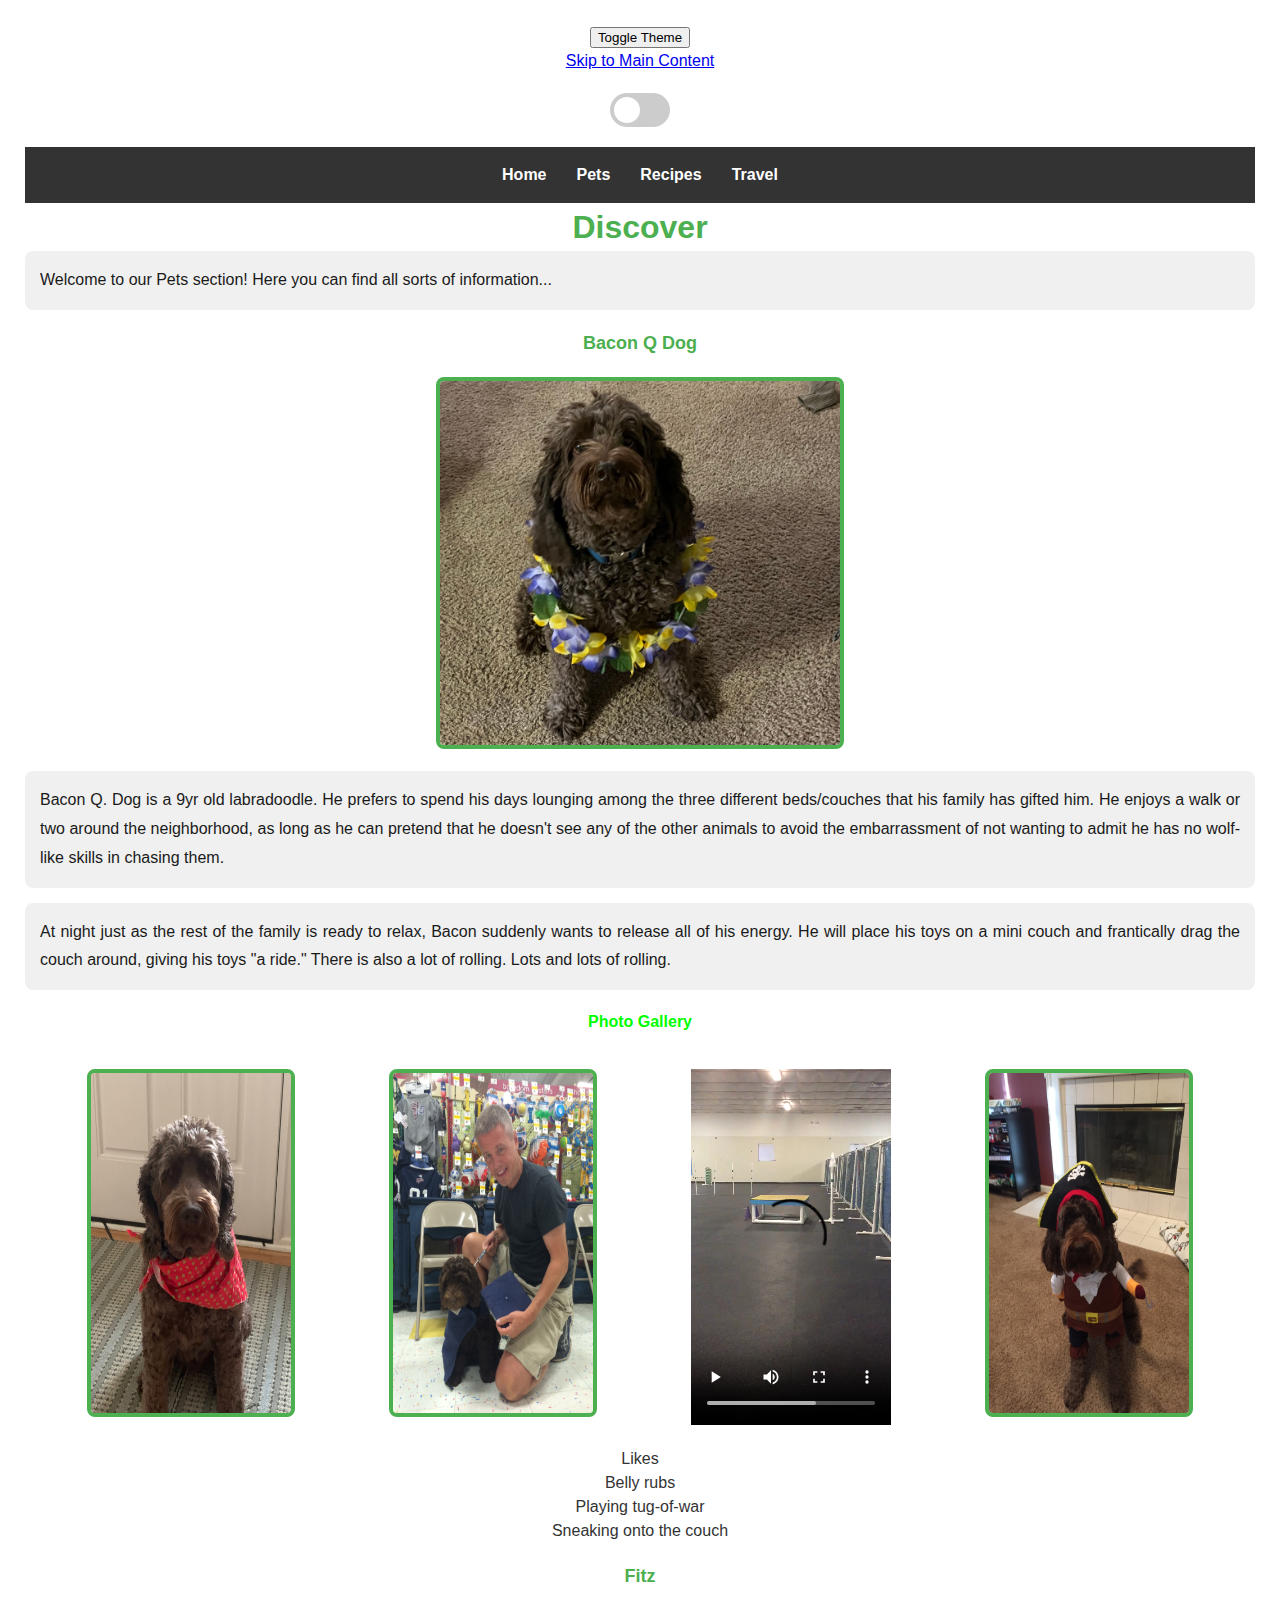
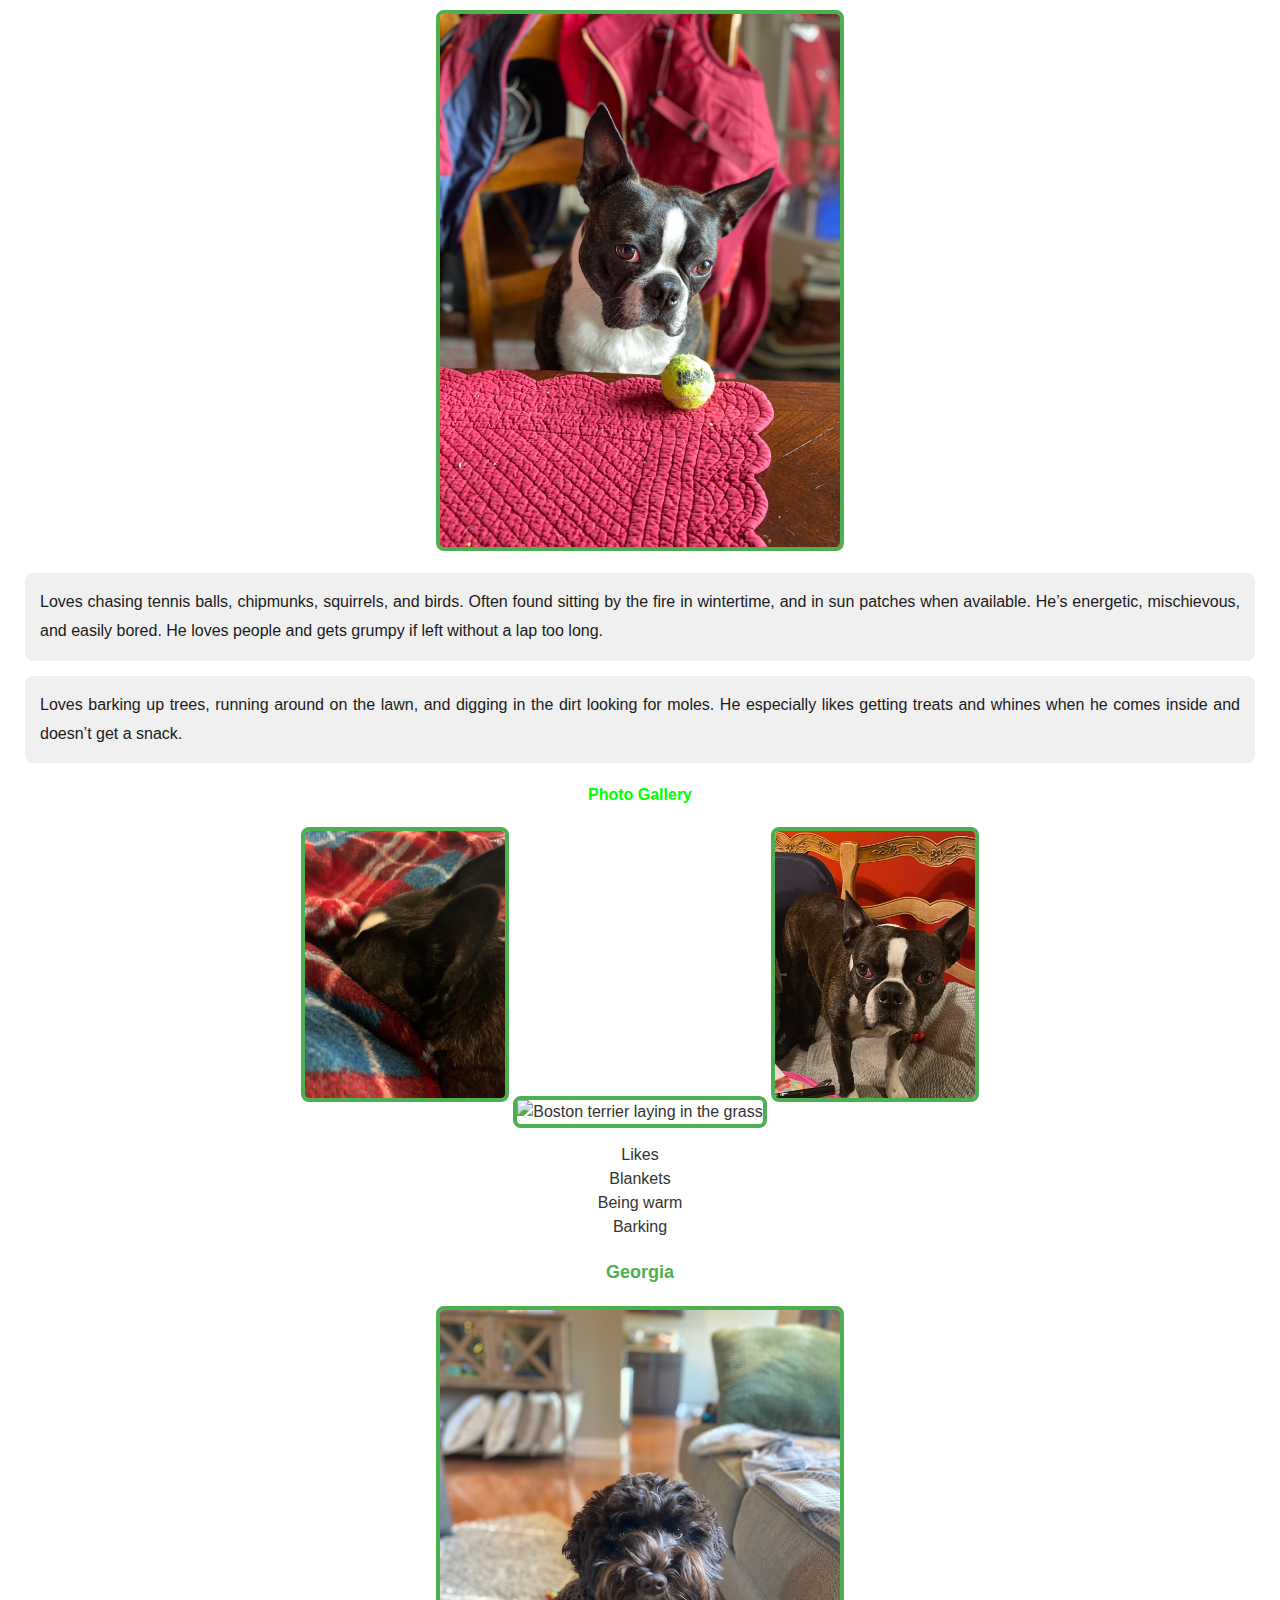
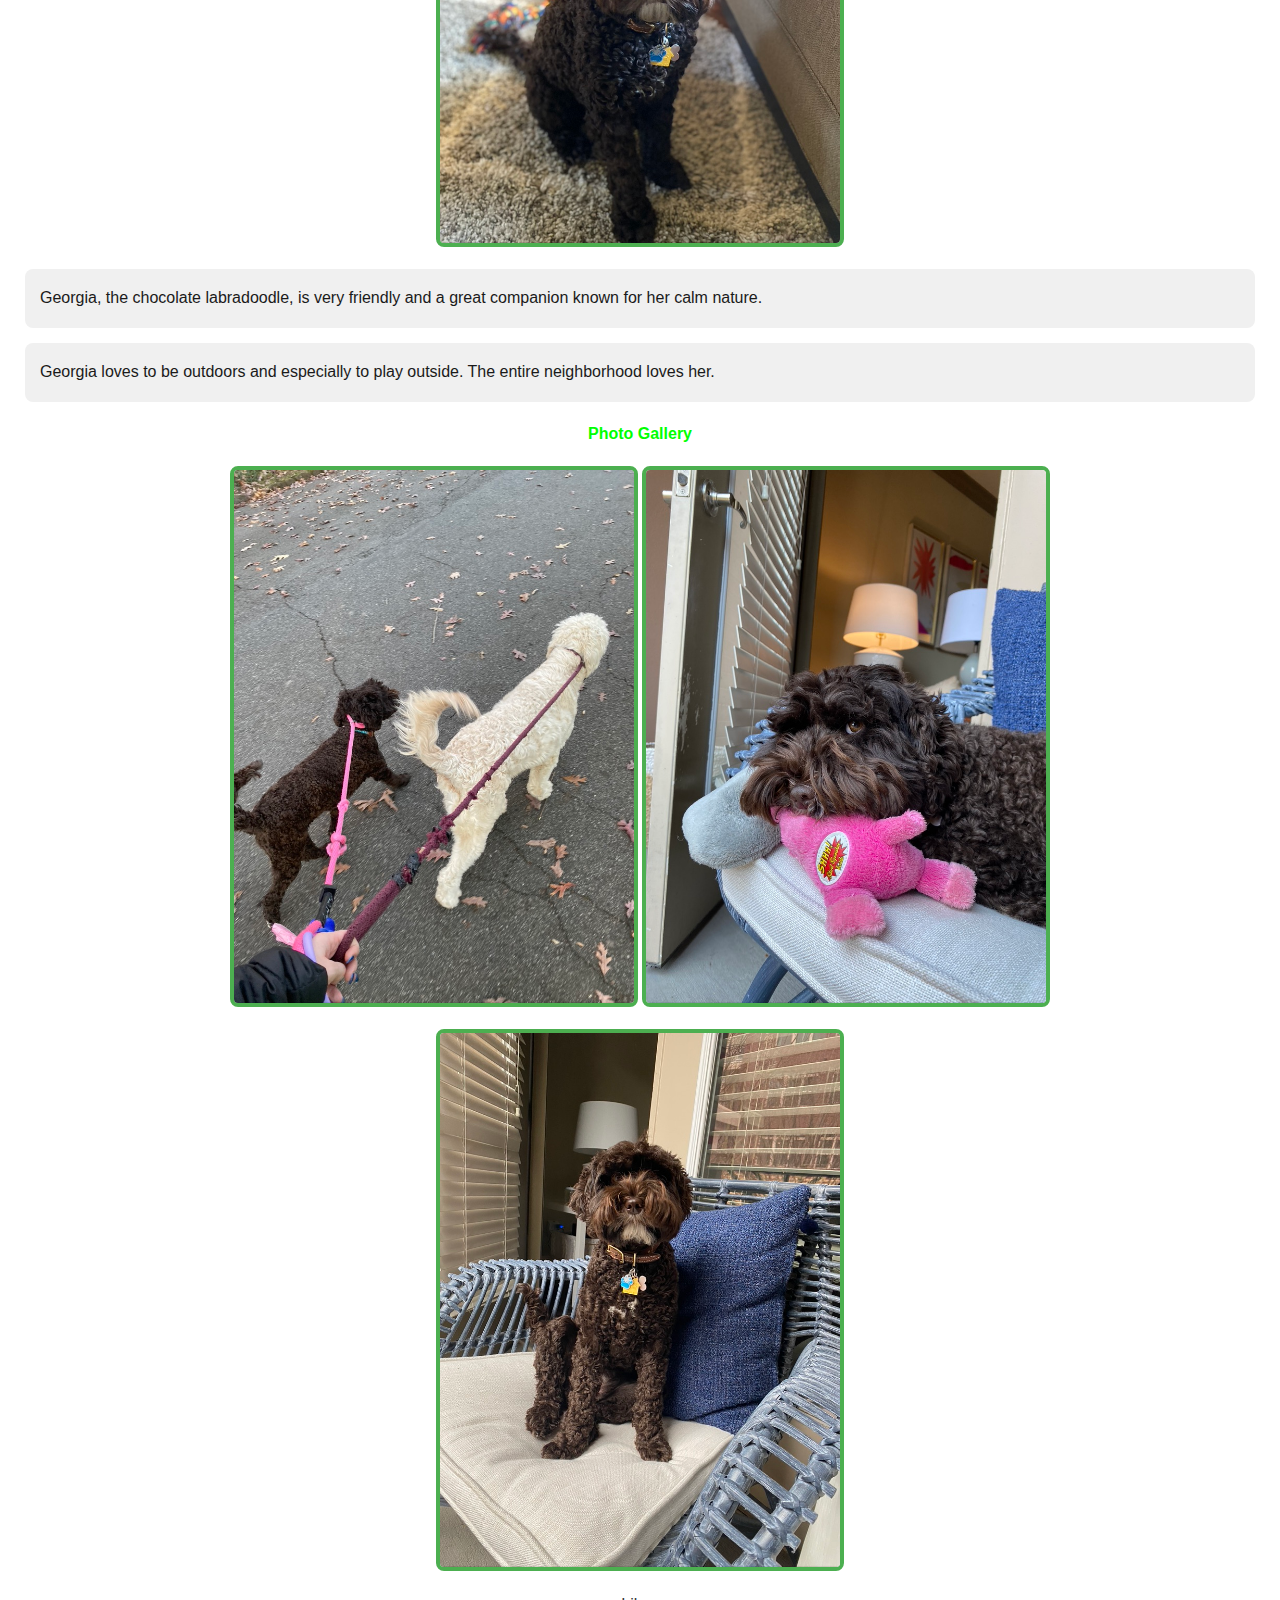
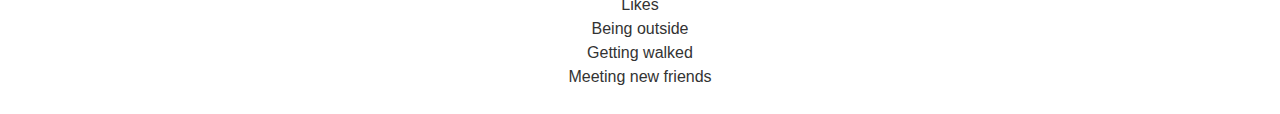
==== pets.html @ 2a3c79c8 "Update pets.html" ====
<!DOCTYPE html>
<html lang="en">
<head>
    <meta charset="UTF-8">
    <meta name="viewport" content="width=device-width, initial-scale=1.0">
    <link rel="stylesheet" href="css/html5reset.css">
    <link rel="stylesheet" href="css/style.css">
    <title>Pets</title>
</head>
<body class="light-mode">
    <button id="theme-toggle">Toggle Theme</button>
    <header>
        <a href="#main-content" class="offpage">Skip to Main Content</a>
        <div class="theme-switch-wrapper">
            <label class="theme-switch" for="checkbox">
                <input type="checkbox" id="checkbox">
                <div class="slider round"></div>
            </label>
        </div>
        <nav>
            <ul>
                <li><a href="index.html">Home</a></li>
                <li><a href="pets.html">Pets</a></li>
                <li><a href="recipes.html">Recipes</a></li>
                <li><a href="travel.html">Travel</a></li>
            </ul>
        </nav>
    </header>
    <main id="main-content">
        <h1 id="typewriter-text-pets"></h1> <!-- Typewriter effect target -->
        <p>Welcome to our Pets section! Here you can find all sorts of information...</p>
        <div>
            <h2>Bacon Q Dog</h2>
            <div class="bacon">
                <img src="images/bacon.jpg" width="400" alt="Brown labradoodle wearing a colorful lei">
                <p>Bacon Q. Dog is a 9yr old labradoodle. He prefers to spend his days lounging among the three different beds/couches that his family has gifted him. He enjoys a walk or two around the neighborhood, as long as he can pretend that he doesn't see any of the other animals to avoid the embarrassment of not wanting to admit he has no wolf-like skills in chasing them.</p>
            </div>
            <p class="detail">At night just as the rest of the family is ready to relax, Bacon suddenly wants to release all of his energy. He will place his toys on a mini couch and frantically drag the couch around, giving his toys "a ride." There is also a lot of rolling. Lots and lots of rolling.</p>
            <h3>Photo Gallery</h3>
            <div class="gallery">
                <img src="images/bacon_bandana.JPG" width="200" alt="Brown labradoodle wearing an orange bandana">
                <img src="images/bacon_graduation.JPG" width="200" alt="Small labradoodle puppy wearing a graduation cap and gown">
                <div class="videoclass">
                    <video width="200" controls>
                        <source src="images/bacon_agility.mov">
                        Your browser does not support the video tag.  This was a video of a girl and dog demonstrating a sit and stay procedure
                    </video>
                </div>
                <img src="images/bacon_halloween.JPG" width="200" alt="Brown labradoodle wearing a pirate costume">
            </div>
            <h4>Likes</h4>
            <ul class="likelist">
                <li>Belly rubs</li>
                <li>Playing tug-of-war</li>
                <li>Sneaking onto the couch</li>
            </ul>
            <!-- Jackie Wolf -->
        </div>

        <div>
            <h2>Fitz</h2>
            <div class="bacon">
                <img src="images/Fitz.jpeg" width="400" alt="Boston terrier watching a tennis ball at the table">
                <p>Loves chasing tennis balls, chipmunks, squirrels, and birds. Often found sitting by the fire in wintertime, and in sun patches when available. He’s energetic, mischievous, and easily bored. He loves people and gets grumpy if left without a lap too long.</p>
            </div>
            <p class="detail">Loves barking up trees, running around on the lawn, and digging in the dirt looking for moles. He especially likes getting treats and whines when he comes inside and doesn’t get a snack.</p>
            <h3>Photo Gallery</h3>
            <div class="gallery3">
                <img src="images/Fitz_laying_in_bed.jpeg" width="200" alt="Boston terrier laying in a bed">
                <img src="images/Fitz_on_the_lawn.jpeg" width="200" alt="Boston terrier laying in the grass">
                <img src="images/Fitz_standing_on_chair.jpeg" width="200" alt="Boston terrier standing on a chair">
            </div>
            <h4>Likes</h4>
            <ul class="likelist">
                <li>Blankets</li>
                <li>Being warm</li>
                <li>Barking</li>
            </ul>
            <!-- Jackie Wolf -->
        </div>

        <div>
            <h2>Georgia</h2>
            <div class="bacon">
                <img src="images/georgia_sitting.jpeg" width="400" alt="Georgia sitting inside on a rug">
                <p>Georgia, the chocolate labradoodle, is very friendly and a great companion known for her calm nature.</p>
            </div>
            <p class="detail">Georgia loves to be outdoors and especially to play outside. The entire neighborhood loves her.</p>
            <h3>Photo Gallery</h3>
            <div class="gallery3">
                <img src="images/georgia_on_walk.jpeg" width="400" alt="Georgia on a leash walking outside">
                <img src="images/georgia_in_chair.jpeg" width="400" alt="Georgia laying down on a couch on top of a pink chew toy">
                <img src="images/georgia_balcony.jpeg" width="400" alt="Georgia sitting on the balcony on a couch">
            </div>
            <h4>Likes</h4>
            <ul class="likelist">
                <li>Being outside</li>
                <li>Getting walked</li>
                <li>Meeting new friends</li>
            </ul>
        </div>

    </main>
    <script src="js/script.js"></script>
</body>
</html>
---- css/style.css ----
body {
    background-color: #fafafa;
    margin: 10px;
    padding: 15px;
    line-height: 1.5;
    text-align: center;
    font-family: 'Helvetica', sans-serif;
    transition: background-color 0.3s, color 0.3s;
}

h1 {
    font-size: xx-large;
    font-weight: bold;
    color: #4caf50;
}

h2, h3 {
    font-weight: bold;
    margin: 20px 0px;
    color: #00FF00;
    text-align: center;
}

h2, .section h2, .info h3 {
    font-size: large;
    font-weight: bold; /* Added boldness for visibility */
    color: #4caf50; /* Unifying heading colors */
    font-style: normal;
}

h3 {
    font-size: medium; /* Adjusted for better readability */
    text-decoration: none;
}

img, main img {
    max-width: 100%;
    height: auto; /* Ensures images are responsive */
    border: solid 4px #4caf50;
    border-radius: 8px;
    margin-bottom: 15px; /* Added space below images */
}

p, .toggle p {
    line-height: 1.8;
    font-family: 'Verdana', sans-serif;
    color: #1a1a1a;
    background-color: #f0f0f0;
    margin-bottom: 15px;
    text-align: justify;
    padding: 15px;
    border-radius: 8px;
}

.button1, .button2, .button3, .button4 {
    background-color: #ff69b4;
    border: none;
    color: white;
    padding: 12px 28px;
    text-align: center;
    text-decoration: none;
    display: inline-block;
    font-size: 18px;
    margin: 6px 4px;
    cursor: pointer;
    border-radius: 8px;
    transition: background-color 0.3s, color 0.3s;
}

.button1:hover, .button2:hover, .button3:hover, .button4:hover {
    background-color: #ff407a;
    color: white;
}

/* Layout & Flexbox for Gallery and Sections */
.gallery, .info, .section {
    display: flex;
    flex-wrap: wrap;
    justify-content: space-around; /* Ensures content is spaced nicely */
    padding: 15px;
}

/* Adjusting for Mobile Views */
@media (max-width: 768px) {
    .gallery img, .info, .section {
        flex-direction: column;
        width: 100%;
    }

    nav ul {
        flex-direction: column;
        align-items: center;
    }

    nav ul li {
        margin: 10px 0; /* More space between nav items on mobile */
    }
}

/* Navigation & Theme Switch Styling */
nav {
    display: flex;
    justify-content: center;
    background: #333;
    padding: 1rem 0;
}

nav ul {
    list-style-type: none;
    padding: 0;
    display: flex;
    flex-wrap: wrap;
    justify-content: center;
}

nav ul li {
    display: inline;
    margin: 0 15px;
}

nav ul li a {
    text-decoration: none;
    color: white;
    font-weight: bold;
}

nav ul li a:hover, nav ul li a.active {
    color: #4caf50;
}

.theme-switch-wrapper {
    display: flex;
    align-items: center;
    justify-content: center;
    margin: 20px;
}

.theme-switch {
    position: relative;
    display: inline-block;
    width: 60px;
    height: 34px;
}

.theme-switch input[type="checkbox"] {
    opacity: 0;
    width: 0;
    height: 0;
}

.slider {
    position: absolute;
    cursor: pointer;
    top: 0;
    left: 0;
    right: 0;
    bottom: 0;
    background-color: #ccc;
    transition: 0.4s;
    border-radius: 34px;
}

.slider:before {
    position: absolute;
    content: "";
    height: 26px;
    width: 26px;
    left: 4px;
    bottom: 4px;
    background-color: white;
    transition: 0.4s;
    border-radius: 50%;
}

input:checked + .slider {
    background-color: #66bb6a; 
}

input:checked + .slider:before {
    transform: translateX(26px); 
}

.slider.round {
    border-radius: 34px;
}

body.dark-mode {
    background-color: #333; 
    color: #fff; 
}

body.light-mode {
    background-color: #fff; 
    color: #333; 
}

.info, .section, .toggle {
    background-color: #eeeeee;
    padding: 15px;
    margin-bottom: 20px;
    border-radius: 8px;
}

.section h2, .info h3 {
    color: #4caf50; 
}

.toggle p {
    margin: 0 10px;
    color: #333; 
}
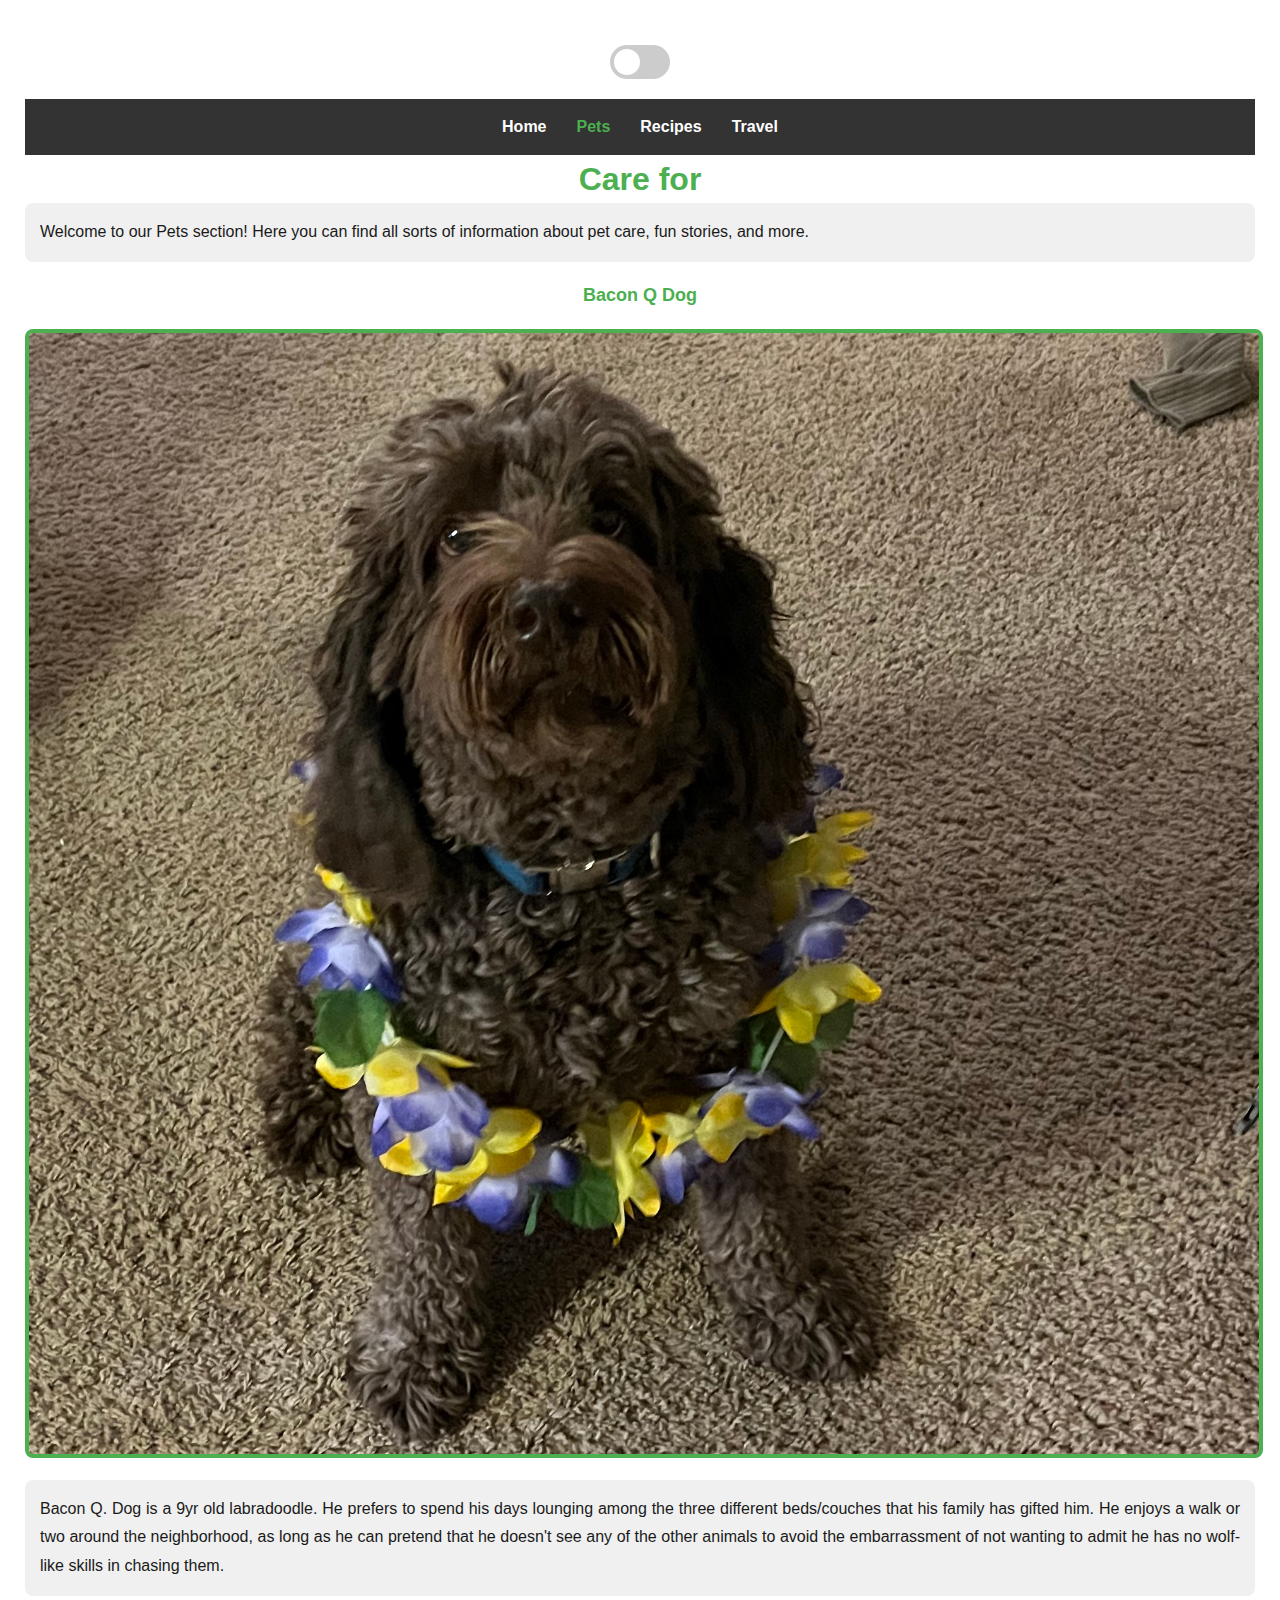
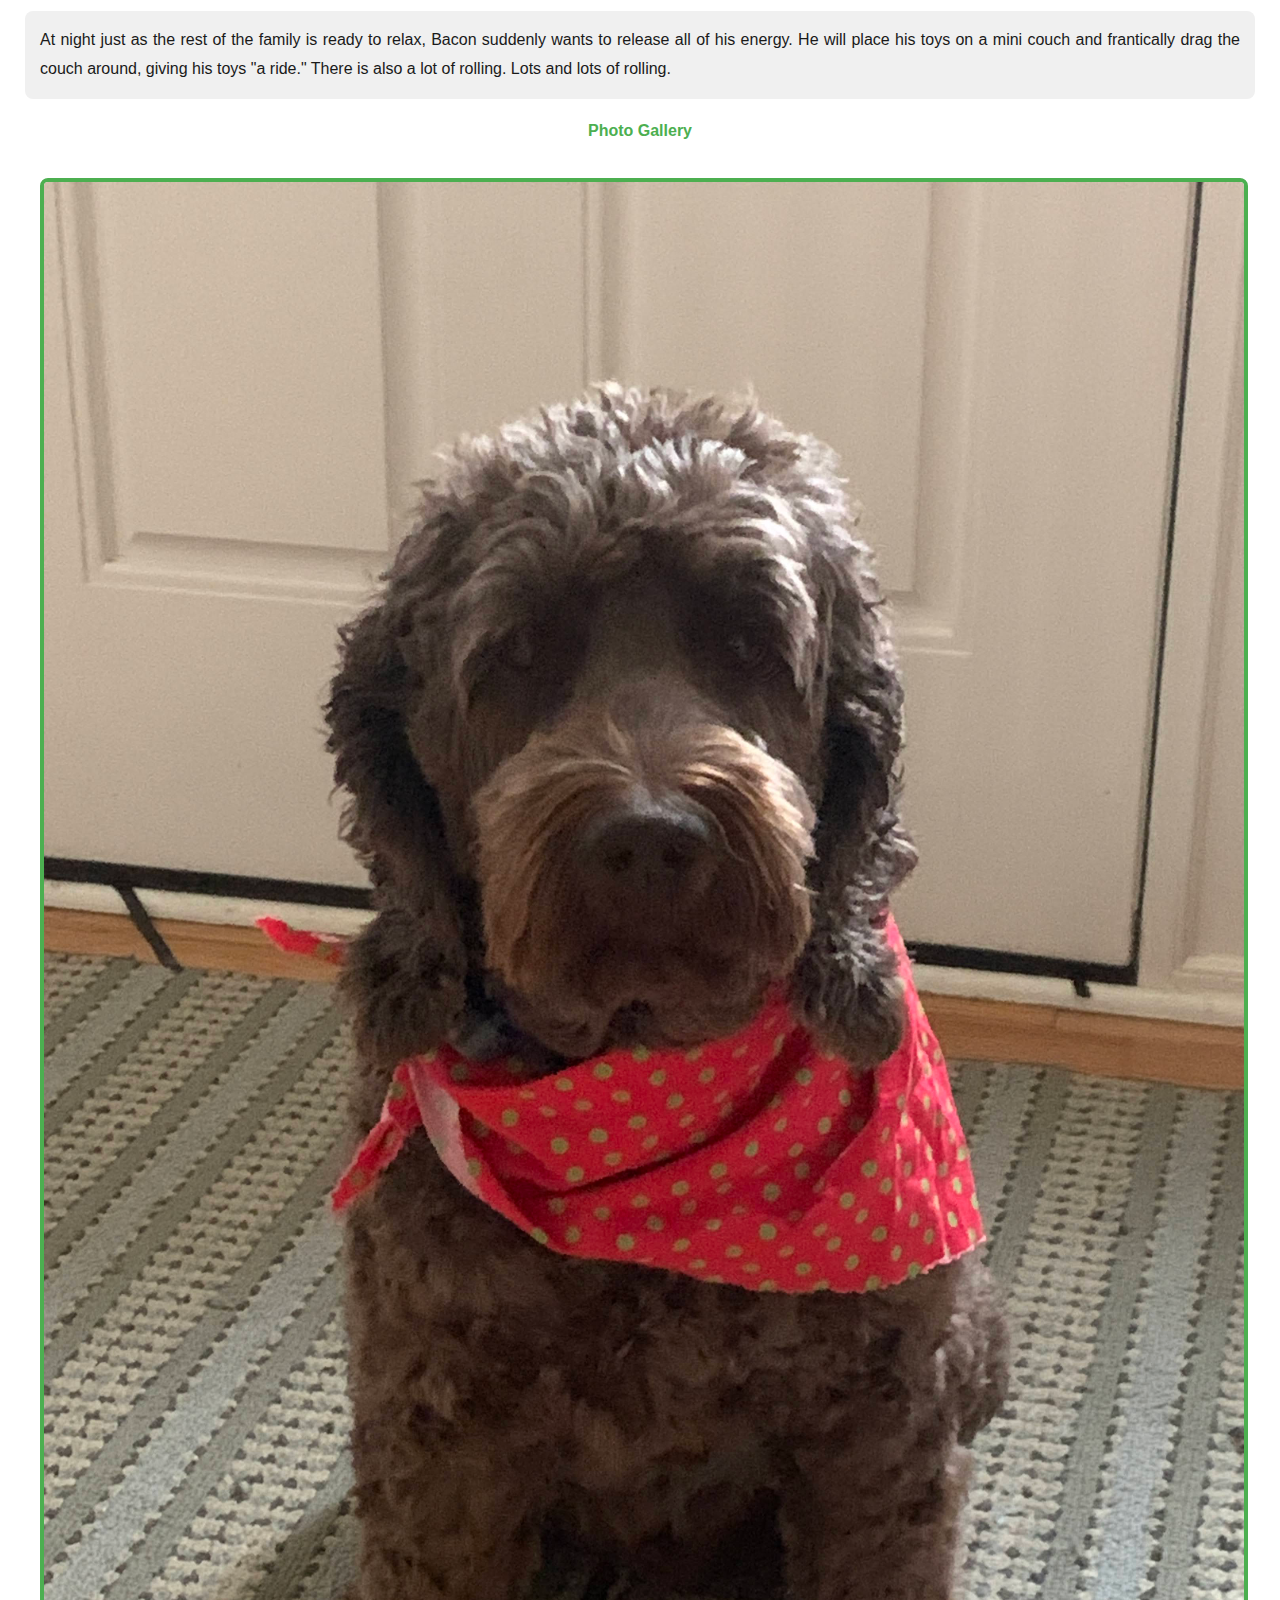
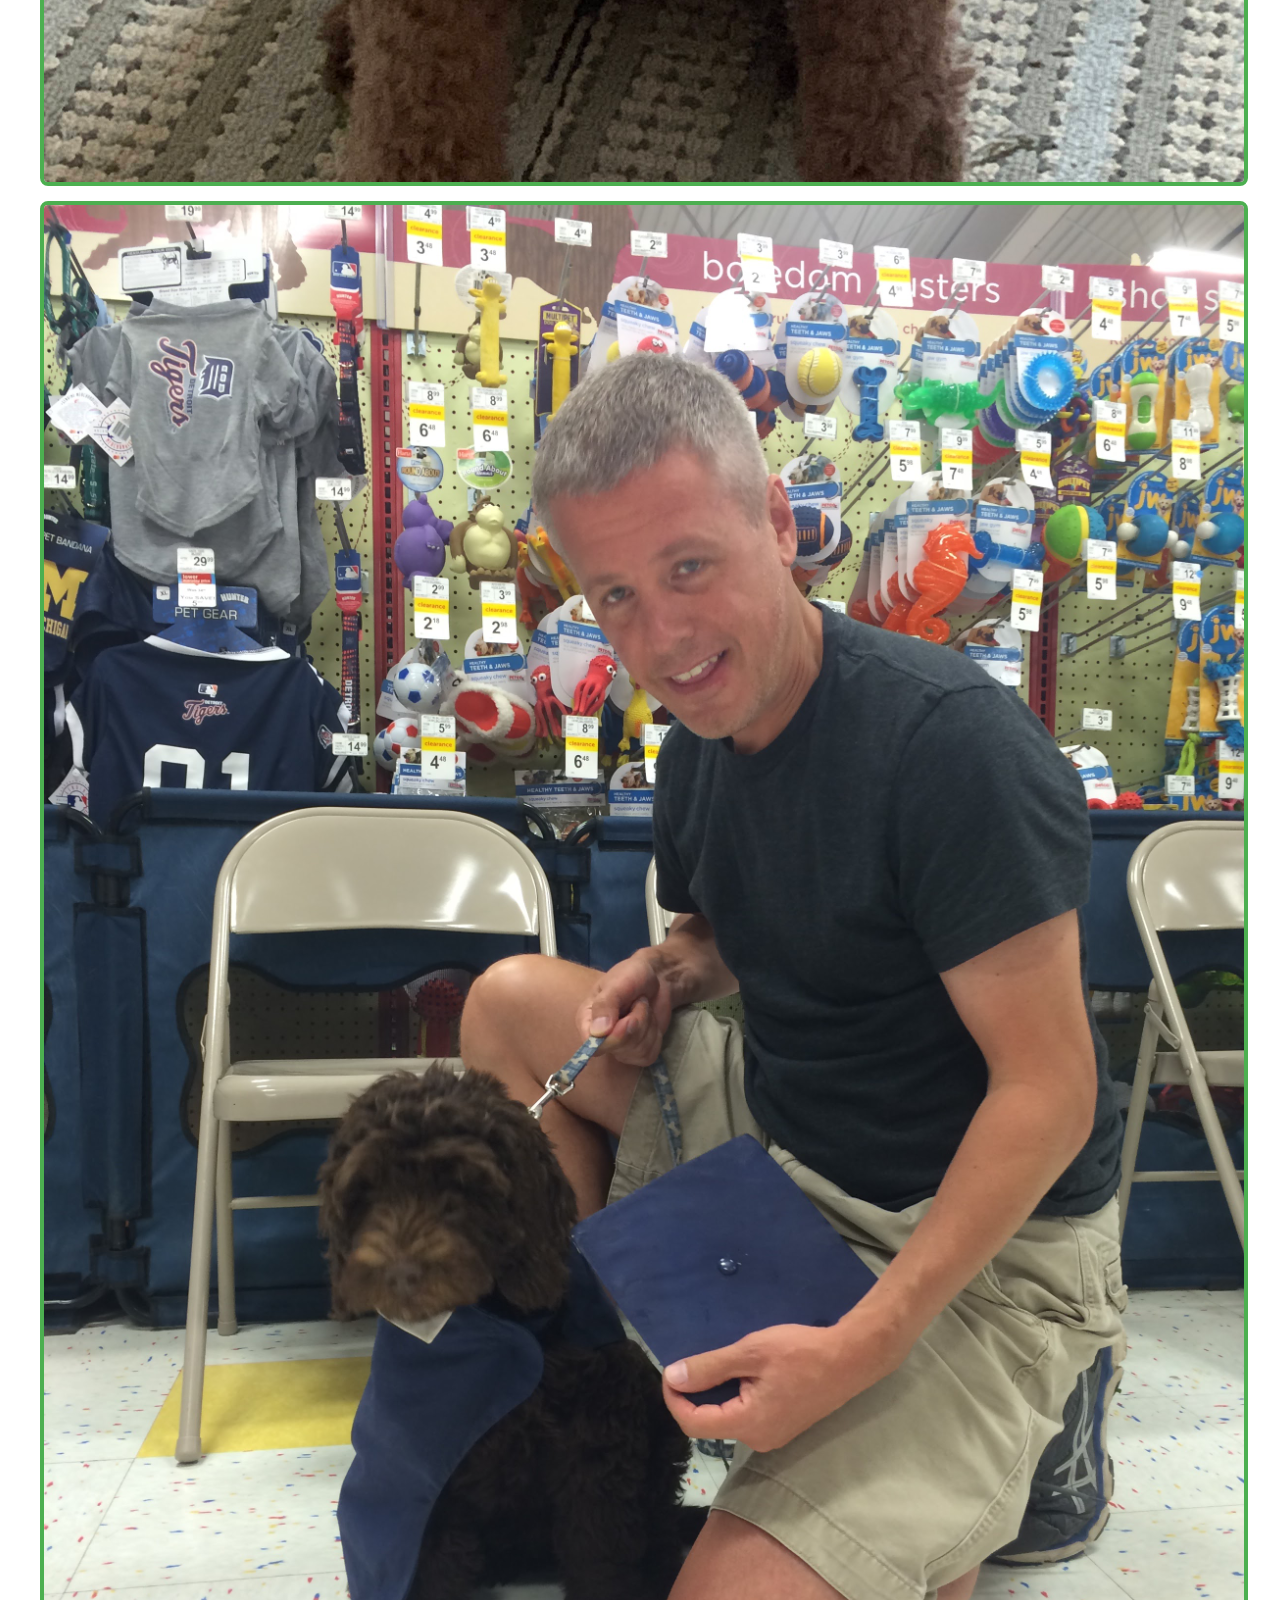
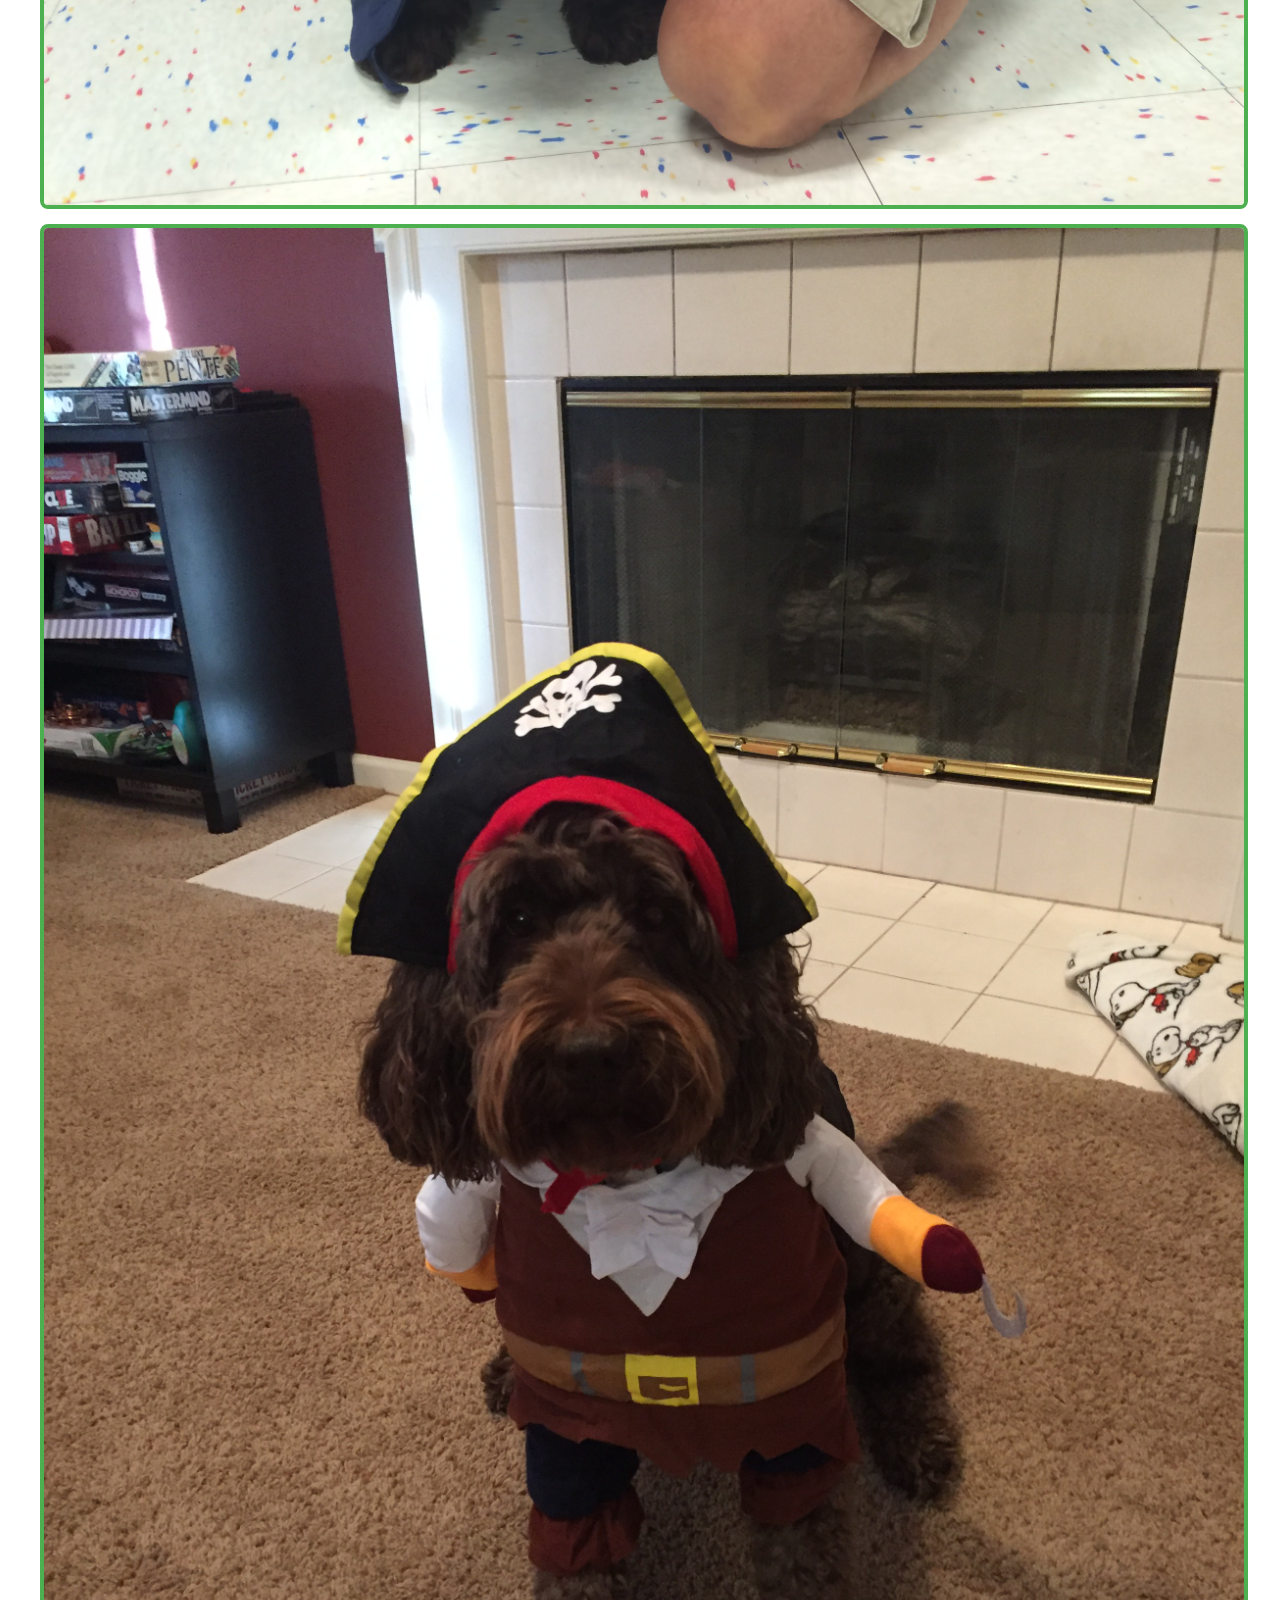
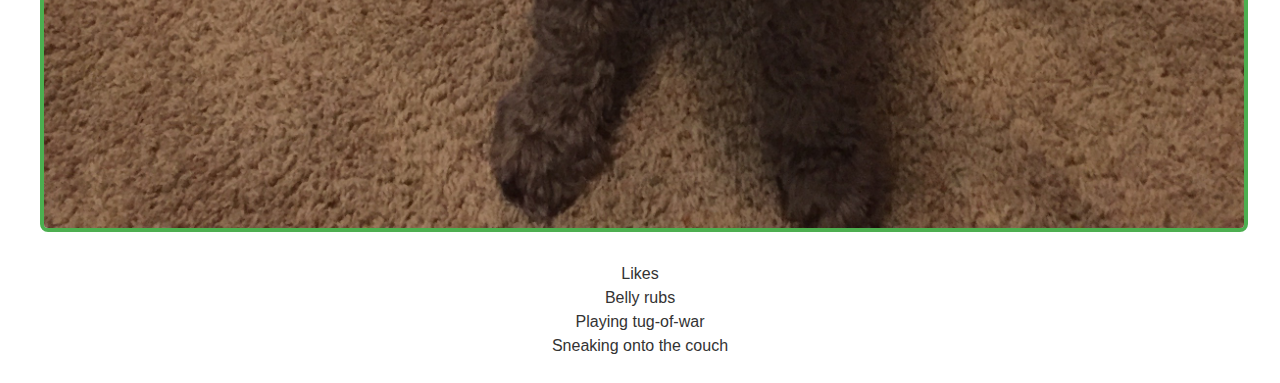
==== commit cd4e6682: "Update pets.html" ====
--- a/pets.html
+++ b/pets.html
@@ -8,7 +8,6 @@
     <title>Pets</title>
 </head>
 <body class="light-mode">
-    <button id="theme-toggle">Toggle Theme</button>
     <header>
         <a href="#main-content" class="offpage">Skip to Main Content</a>
         <div class="theme-switch-wrapper">
@@ -20,33 +19,27 @@
         <nav>
             <ul>
                 <li><a href="index.html">Home</a></li>
-                <li><a href="pets.html">Pets</a></li>
+                <li><a href="pets.html" class="active">Pets</a></li>
                 <li><a href="recipes.html">Recipes</a></li>
                 <li><a href="travel.html">Travel</a></li>
             </ul>
         </nav>
     </header>
     <main id="main-content">
-        <h1 id="typewriter-text-pets"></h1> <!-- Typewriter effect target -->
-        <p>Welcome to our Pets section! Here you can find all sorts of information...</p>
+        <h1 id="typewriter-text-pets"></h1> <!-- Ensures typewriter effect is applied -->
+        <p>Welcome to our Pets section! Here you can find all sorts of information about pet care, fun stories, and more.</p>
         <div>
             <h2>Bacon Q Dog</h2>
             <div class="bacon">
-                <img src="images/bacon.jpg" width="400" alt="Brown labradoodle wearing a colorful lei">
+                <img src="images/bacon.jpg" alt="Brown labradoodle wearing a colorful lei">
                 <p>Bacon Q. Dog is a 9yr old labradoodle. He prefers to spend his days lounging among the three different beds/couches that his family has gifted him. He enjoys a walk or two around the neighborhood, as long as he can pretend that he doesn't see any of the other animals to avoid the embarrassment of not wanting to admit he has no wolf-like skills in chasing them.</p>
             </div>
             <p class="detail">At night just as the rest of the family is ready to relax, Bacon suddenly wants to release all of his energy. He will place his toys on a mini couch and frantically drag the couch around, giving his toys "a ride." There is also a lot of rolling. Lots and lots of rolling.</p>
             <h3>Photo Gallery</h3>
             <div class="gallery">
-                <img src="images/bacon_bandana.JPG" width="200" alt="Brown labradoodle wearing an orange bandana">
-                <img src="images/bacon_graduation.JPG" width="200" alt="Small labradoodle puppy wearing a graduation cap and gown">
-                <div class="videoclass">
-                    <video width="200" controls>
-                        <source src="images/bacon_agility.mov">
-                        Your browser does not support the video tag.  This was a video of a girl and dog demonstrating a sit and stay procedure
-                    </video>
-                </div>
-                <img src="images/bacon_halloween.JPG" width="200" alt="Brown labradoodle wearing a pirate costume">
+                <img src="images/bacon_bandana.JPG" alt="Brown labradoodle wearing an orange bandana">
+                <img src="images/bacon_graduation.JPG" alt="Small labradoodle puppy wearing a graduation cap and gown">
+                <img src="images/bacon_halloween.JPG" alt="Brown labradoodle wearing a pirate costume">
             </div>
             <h4>Likes</h4>
             <ul class="likelist">
@@ -54,52 +47,7 @@
                 <li>Playing tug-of-war</li>
                 <li>Sneaking onto the couch</li>
             </ul>
-            <!-- Jackie Wolf -->
         </div>
-
-        <div>
-            <h2>Fitz</h2>
-            <div class="bacon">
-                <img src="images/Fitz.jpeg" width="400" alt="Boston terrier watching a tennis ball at the table">
-                <p>Loves chasing tennis balls, chipmunks, squirrels, and birds. Often found sitting by the fire in wintertime, and in sun patches when available. He’s energetic, mischievous, and easily bored. He loves people and gets grumpy if left without a lap too long.</p>
-            </div>
-            <p class="detail">Loves barking up trees, running around on the lawn, and digging in the dirt looking for moles. He especially likes getting treats and whines when he comes inside and doesn’t get a snack.</p>
-            <h3>Photo Gallery</h3>
-            <div class="gallery3">
-                <img src="images/Fitz_laying_in_bed.jpeg" width="200" alt="Boston terrier laying in a bed">
-                <img src="images/Fitz_on_the_lawn.jpeg" width="200" alt="Boston terrier laying in the grass">
-                <img src="images/Fitz_standing_on_chair.jpeg" width="200" alt="Boston terrier standing on a chair">
-            </div>
-            <h4>Likes</h4>
-            <ul class="likelist">
-                <li>Blankets</li>
-                <li>Being warm</li>
-                <li>Barking</li>
-            </ul>
-            <!-- Jackie Wolf -->
-        </div>
-
-        <div>
-            <h2>Georgia</h2>
-            <div class="bacon">
-                <img src="images/georgia_sitting.jpeg" width="400" alt="Georgia sitting inside on a rug">
-                <p>Georgia, the chocolate labradoodle, is very friendly and a great companion known for her calm nature.</p>
-            </div>
-            <p class="detail">Georgia loves to be outdoors and especially to play outside. The entire neighborhood loves her.</p>
-            <h3>Photo Gallery</h3>
-            <div class="gallery3">
-                <img src="images/georgia_on_walk.jpeg" width="400" alt="Georgia on a leash walking outside">
-                <img src="images/georgia_in_chair.jpeg" width="400" alt="Georgia laying down on a couch on top of a pink chew toy">
-                <img src="images/georgia_balcony.jpeg" width="400" alt="Georgia sitting on the balcony on a couch">
-            </div>
-            <h4>Likes</h4>
-            <ul class="likelist">
-                <li>Being outside</li>
-                <li>Getting walked</li>
-                <li>Meeting new friends</li>
-            </ul>
-        </div>
-
     </main>
     <script src="js/script.js"></script>
 </body>
--- a/css/style.css
+++ b/css/style.css
@@ -17,28 +17,50 @@
 h2, h3 {
     font-weight: bold;
     margin: 20px 0px;
-    color: #00FF00;
+    color: #4caf50; 
     text-align: center;
 }
 
 h2, .section h2, .info h3 {
     font-size: large;
-    font-weight: bold; /* Added boldness for visibility */
-    color: #4caf50; /* Unifying heading colors */
     font-style: normal;
 }
 
 h3 {
-    font-size: medium; /* Adjusted for better readability */
+    font-size: medium; 
     text-decoration: none;
+}
+
+.offpage {
+    position: absolute;
+    left: -10000px;
+    top: auto;
+    width: 1px;
+    height: 1px;
+    overflow: hidden;
+}
+
+.offpage:focus, .offpage:active {
+    position: fixed;
+    left: 10px;
+    top: 10px;
+    width: auto;
+    height: auto;
+    overflow: visible;
+    z-index: 1000;
+    background-color: #fff;
+    padding: 15px;
+    border: 2px solid #4caf50;
+    margin: 0;
+    clip: auto;
 }
 
 img, main img {
     max-width: 100%;
-    height: auto; /* Ensures images are responsive */
+    height: auto;
     border: solid 4px #4caf50;
     border-radius: 8px;
-    margin-bottom: 15px; /* Added space below images */
+    margin-bottom: 15px;
 }
 
 p, .toggle p {
@@ -72,32 +94,46 @@
     color: white;
 }
 
-/* Layout & Flexbox for Gallery and Sections */
 .gallery, .info, .section {
     display: flex;
     flex-wrap: wrap;
-    justify-content: space-around; /* Ensures content is spaced nicely */
-    padding: 15px;
-}
-
-/* Adjusting for Mobile Views */
+    justify-content: space-around;
+    padding: 15px;
+}
+
+.section, .info {
+    flex-direction: column;
+    align-items: center;
+}
+
+@media (min-width: 768px) {
+    .section, .info {
+        flex-direction: row;
+        justify-content: space-between;
+        align-items: flex-start;
+    }
+    
+    .section > *, .info > * {
+        flex-basis: 48%;
+    }
+}
+
 @media (max-width: 768px) {
     .gallery img, .info, .section {
         flex-direction: column;
         width: 100%;
     }
-
+    
     nav ul {
         flex-direction: column;
         align-items: center;
     }
-
+    
     nav ul li {
-        margin: 10px 0; /* More space between nav items on mobile */
-    }
-}
-
-/* Navigation & Theme Switch Styling */
+        margin: 10px 0;
+    }
+}
+
 nav {
     display: flex;
     justify-content: center;
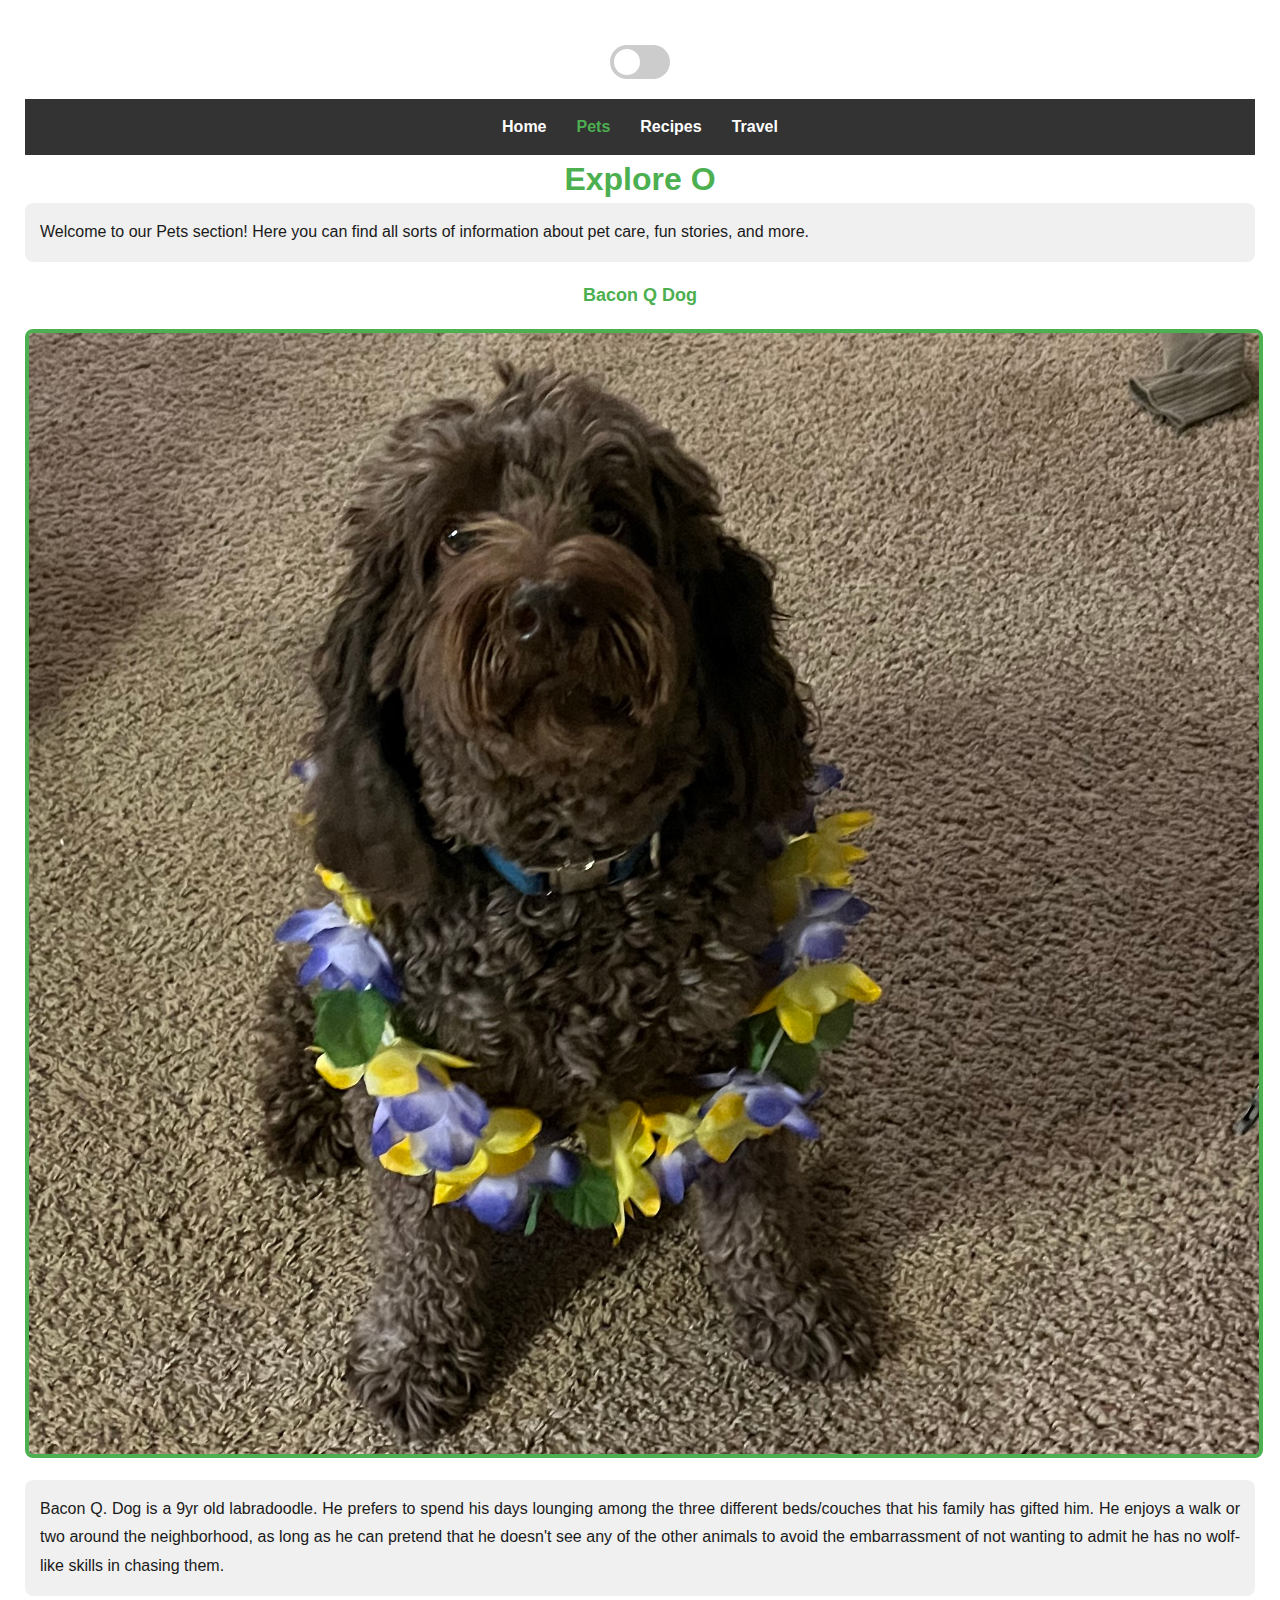
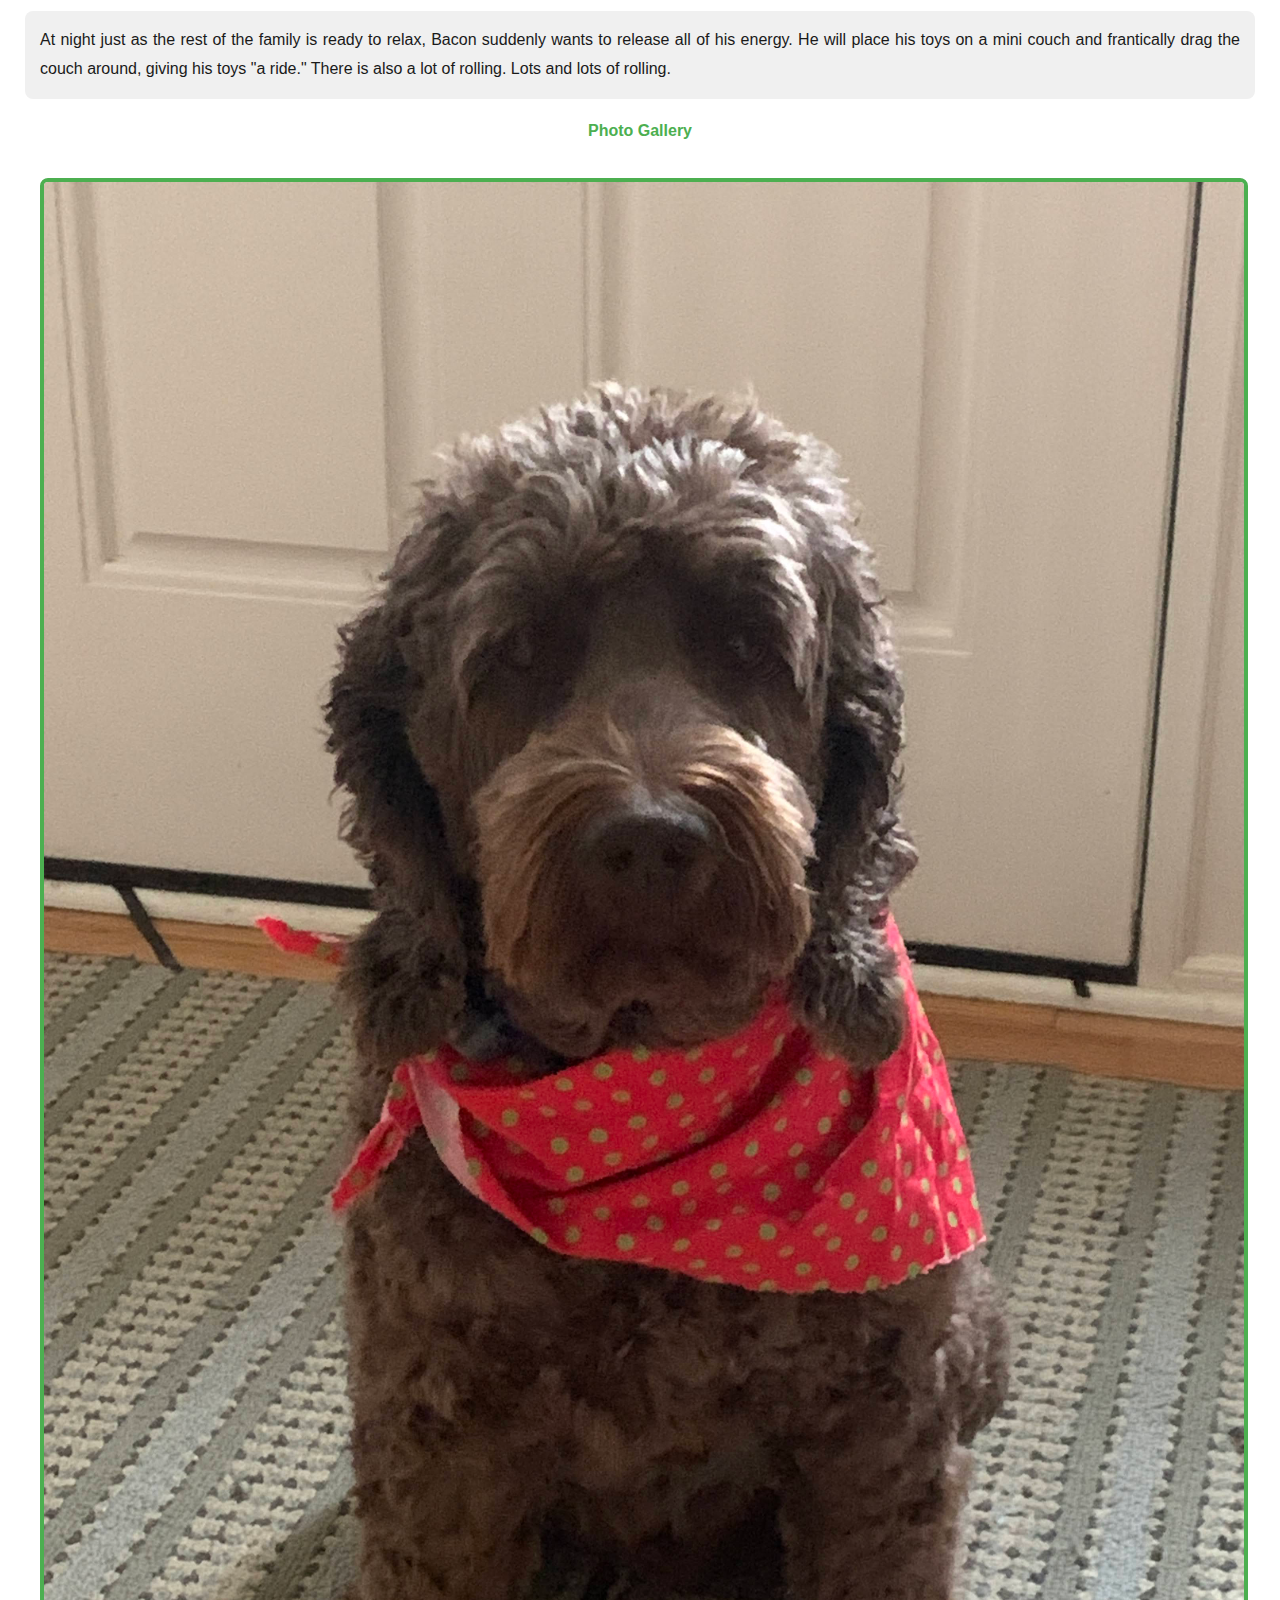
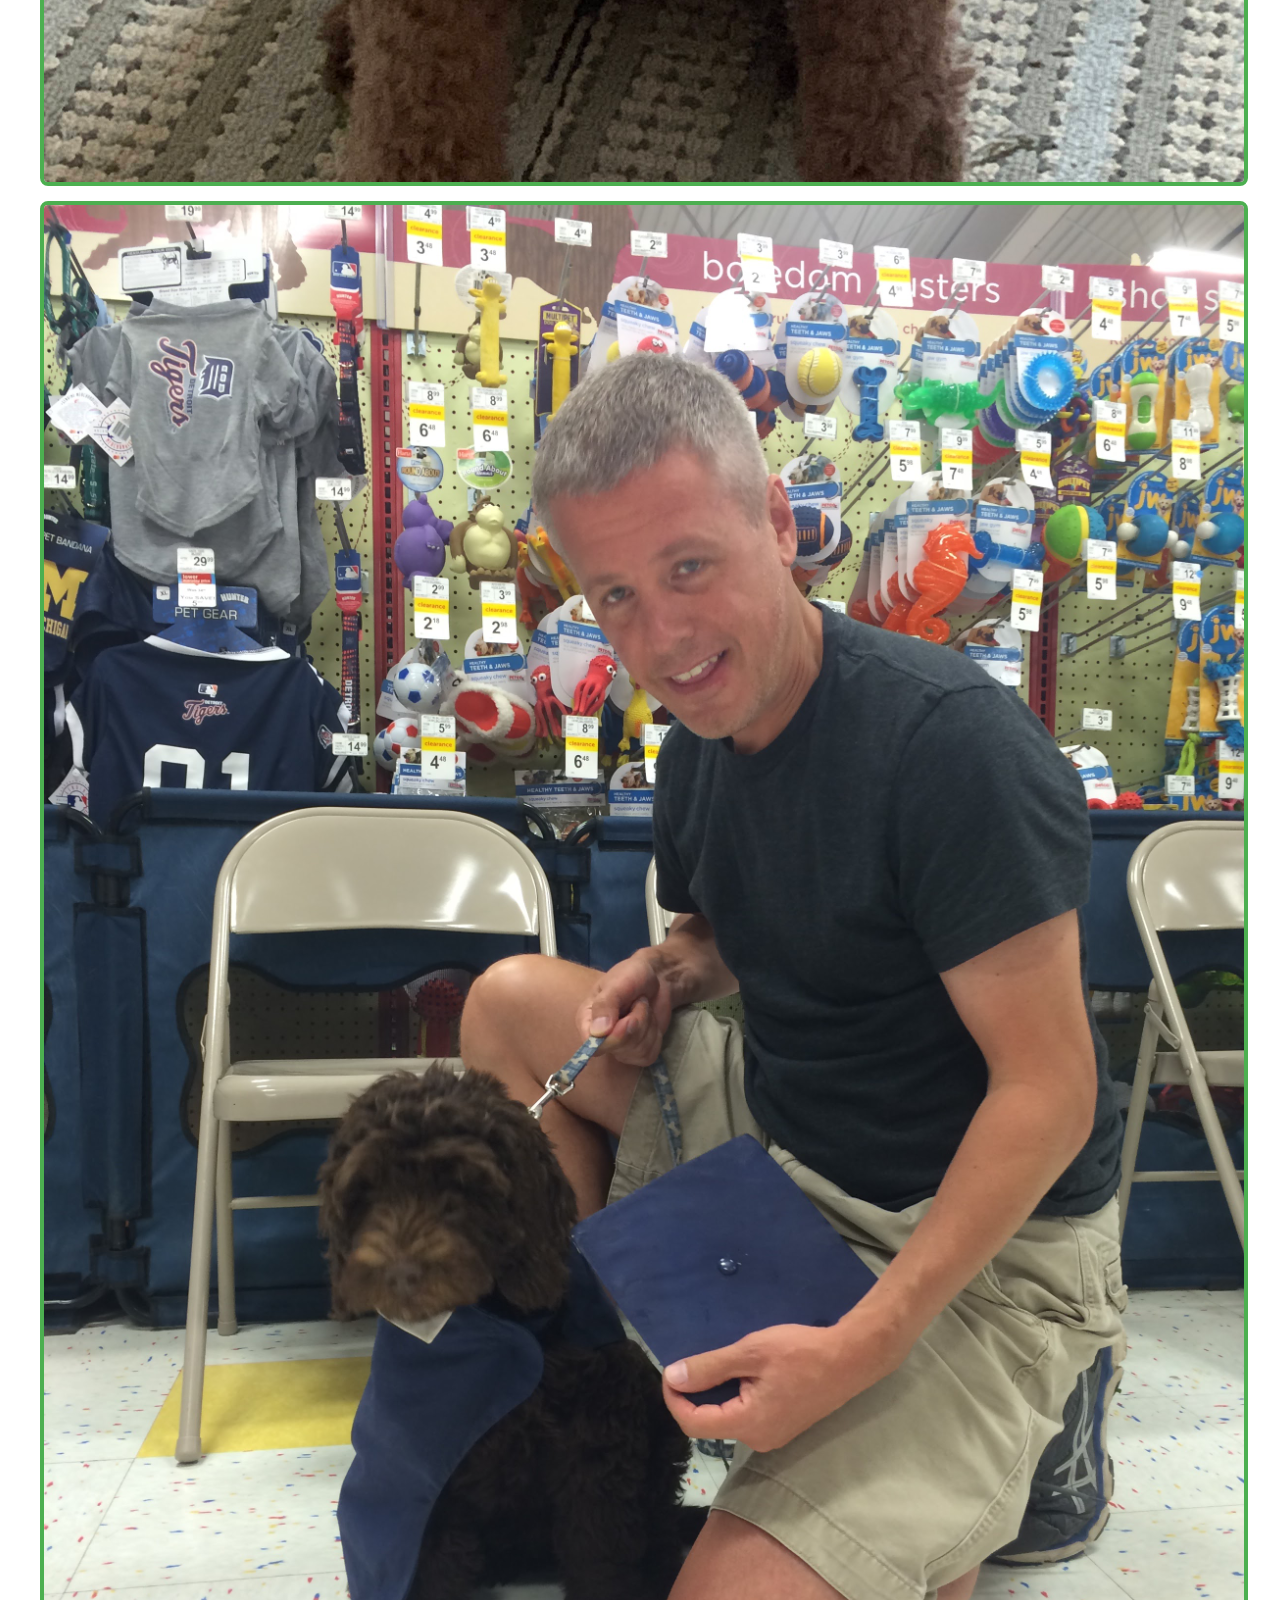
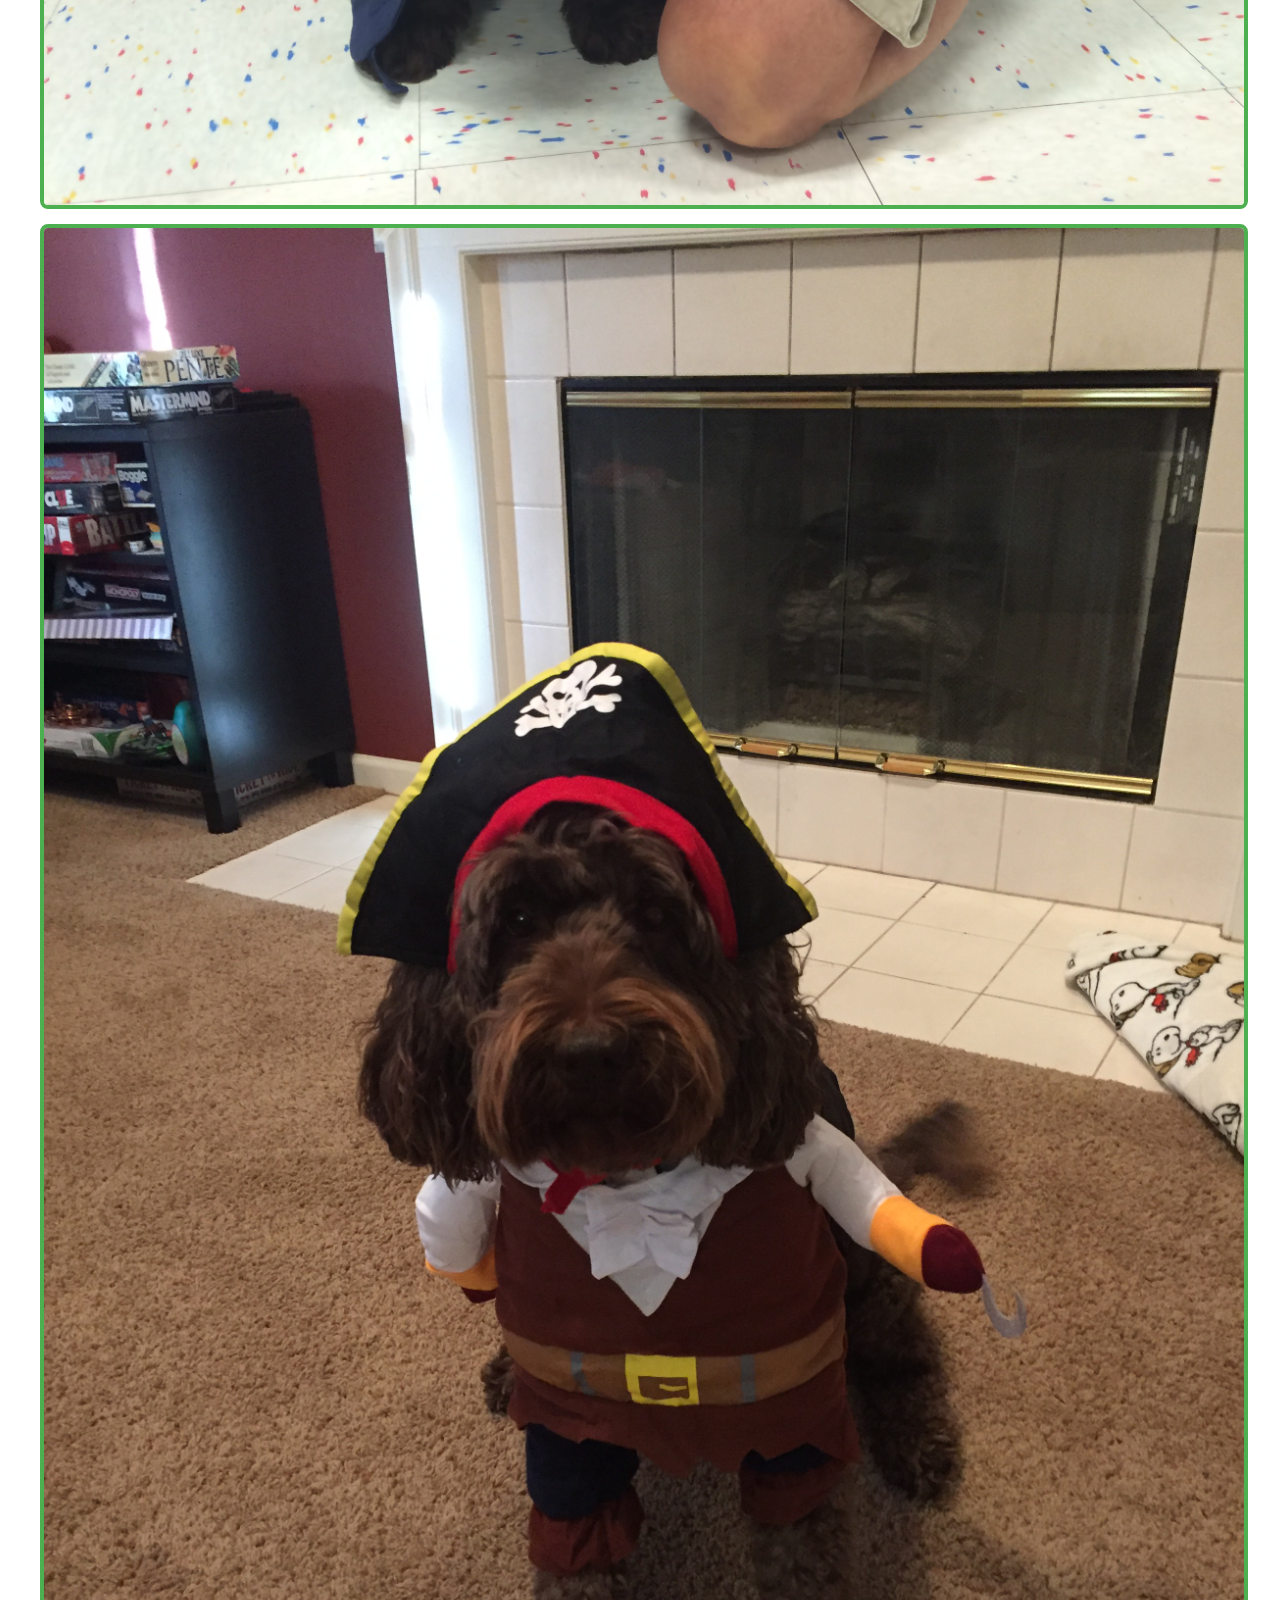
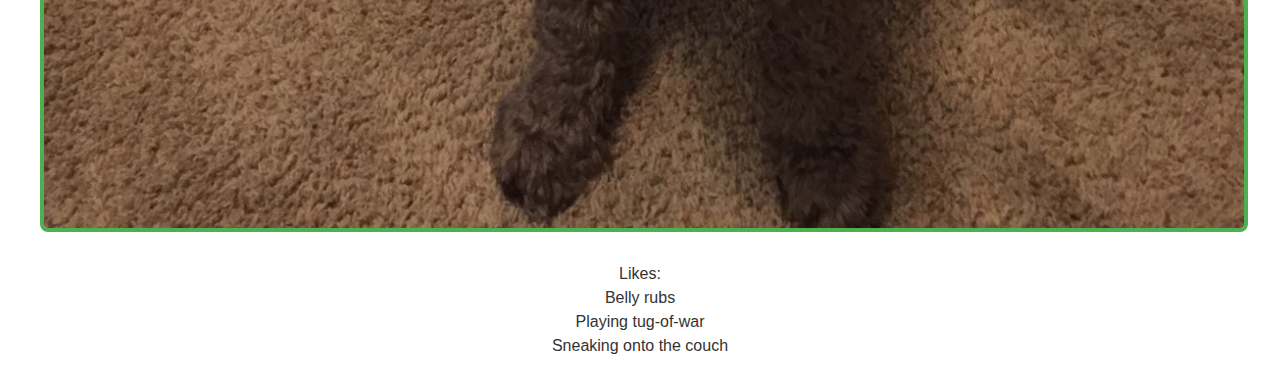
==== commit 95b0b4c3: "Update pets.html" ====
--- a/pets.html
+++ b/pets.html
@@ -41,7 +41,7 @@
                 <img src="images/bacon_graduation.JPG" alt="Small labradoodle puppy wearing a graduation cap and gown">
                 <img src="images/bacon_halloween.JPG" alt="Brown labradoodle wearing a pirate costume">
             </div>
-            <h4>Likes</h4>
+            <h4>Likes: </h4>
             <ul class="likelist">
                 <li>Belly rubs</li>
                 <li>Playing tug-of-war</li>
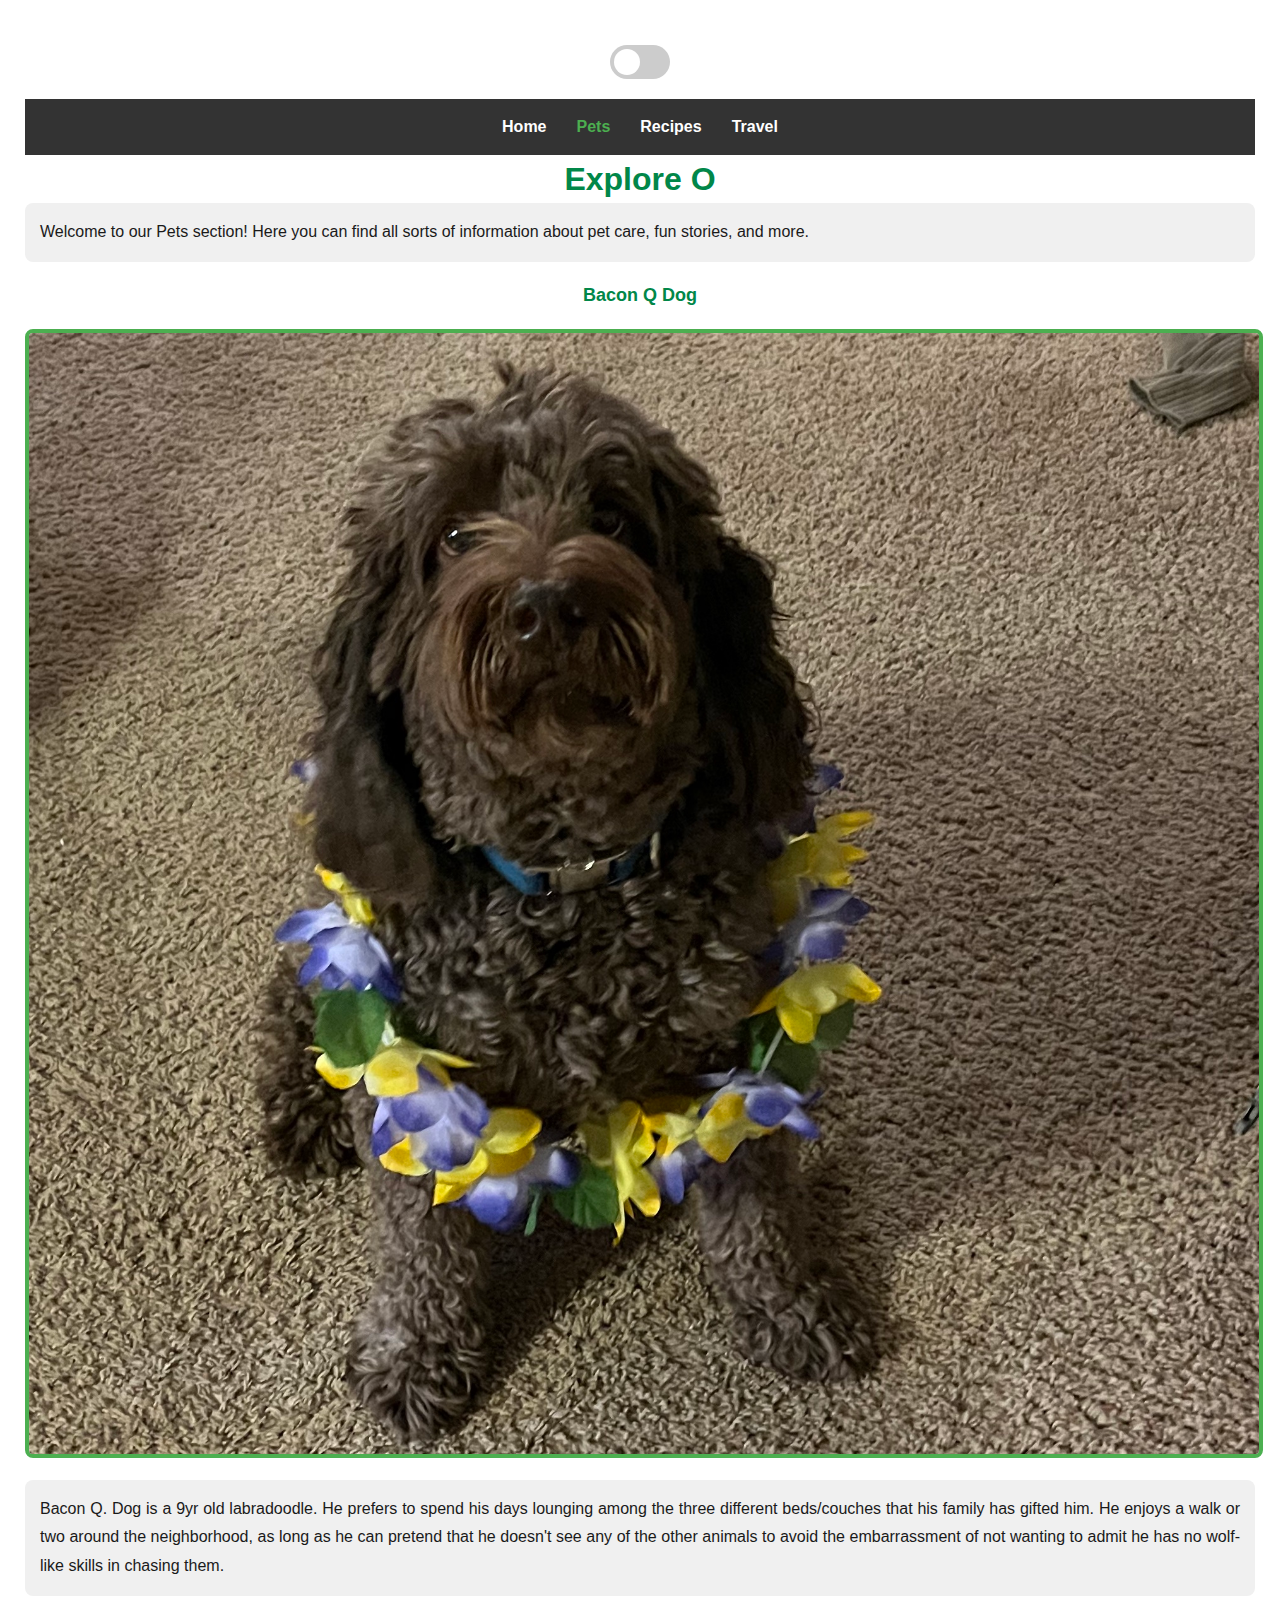
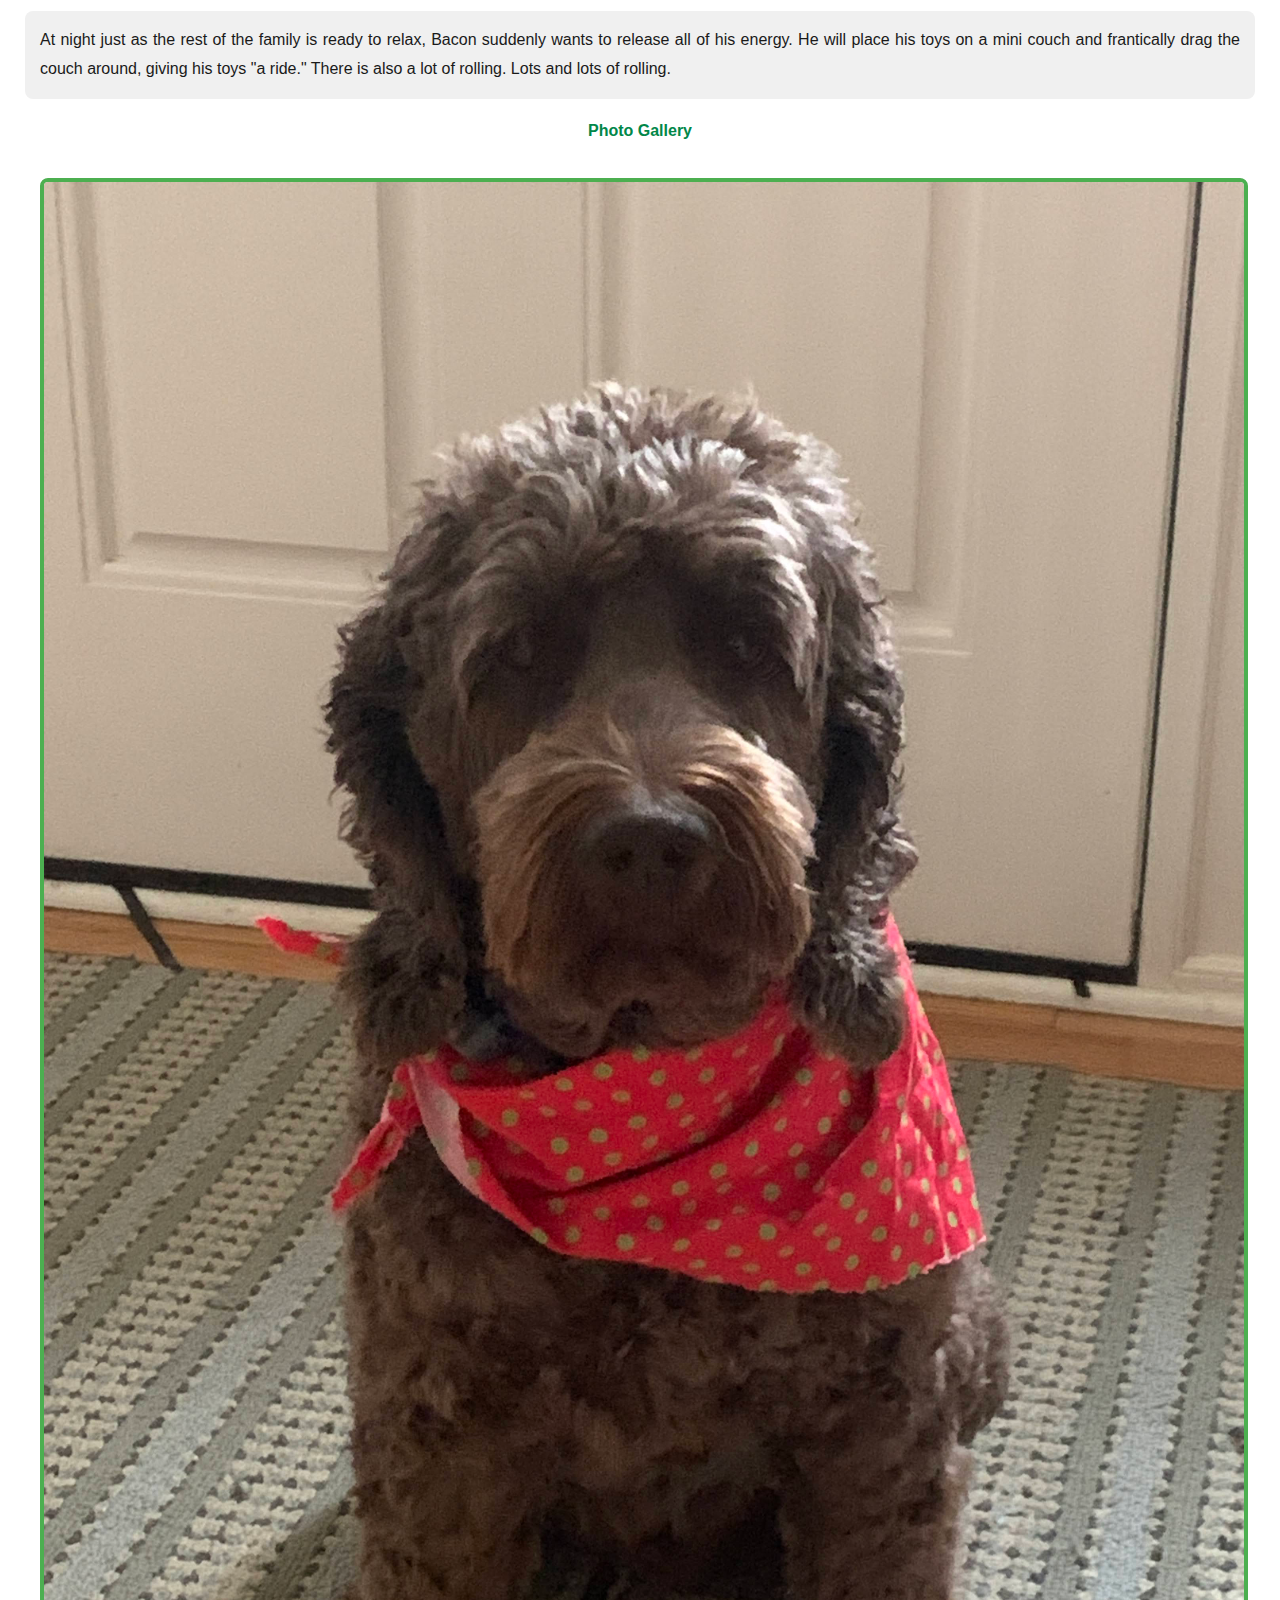
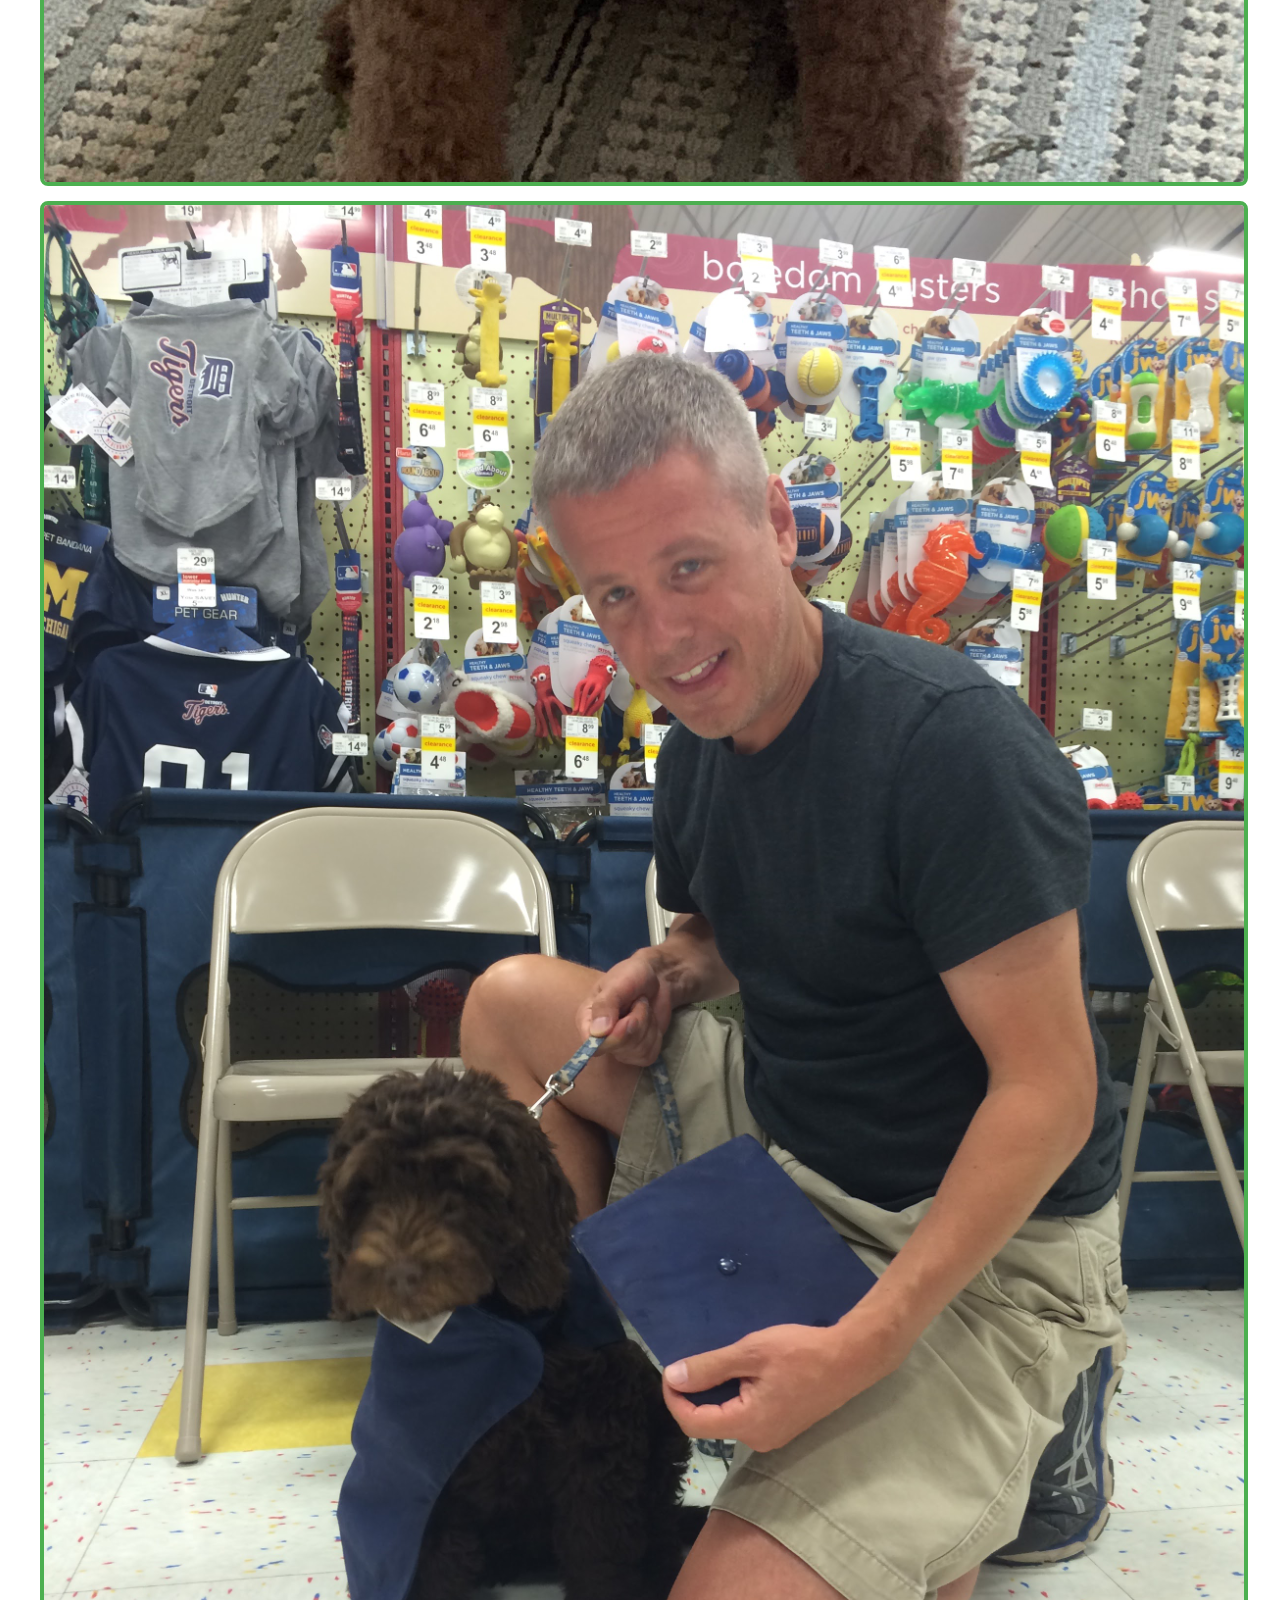
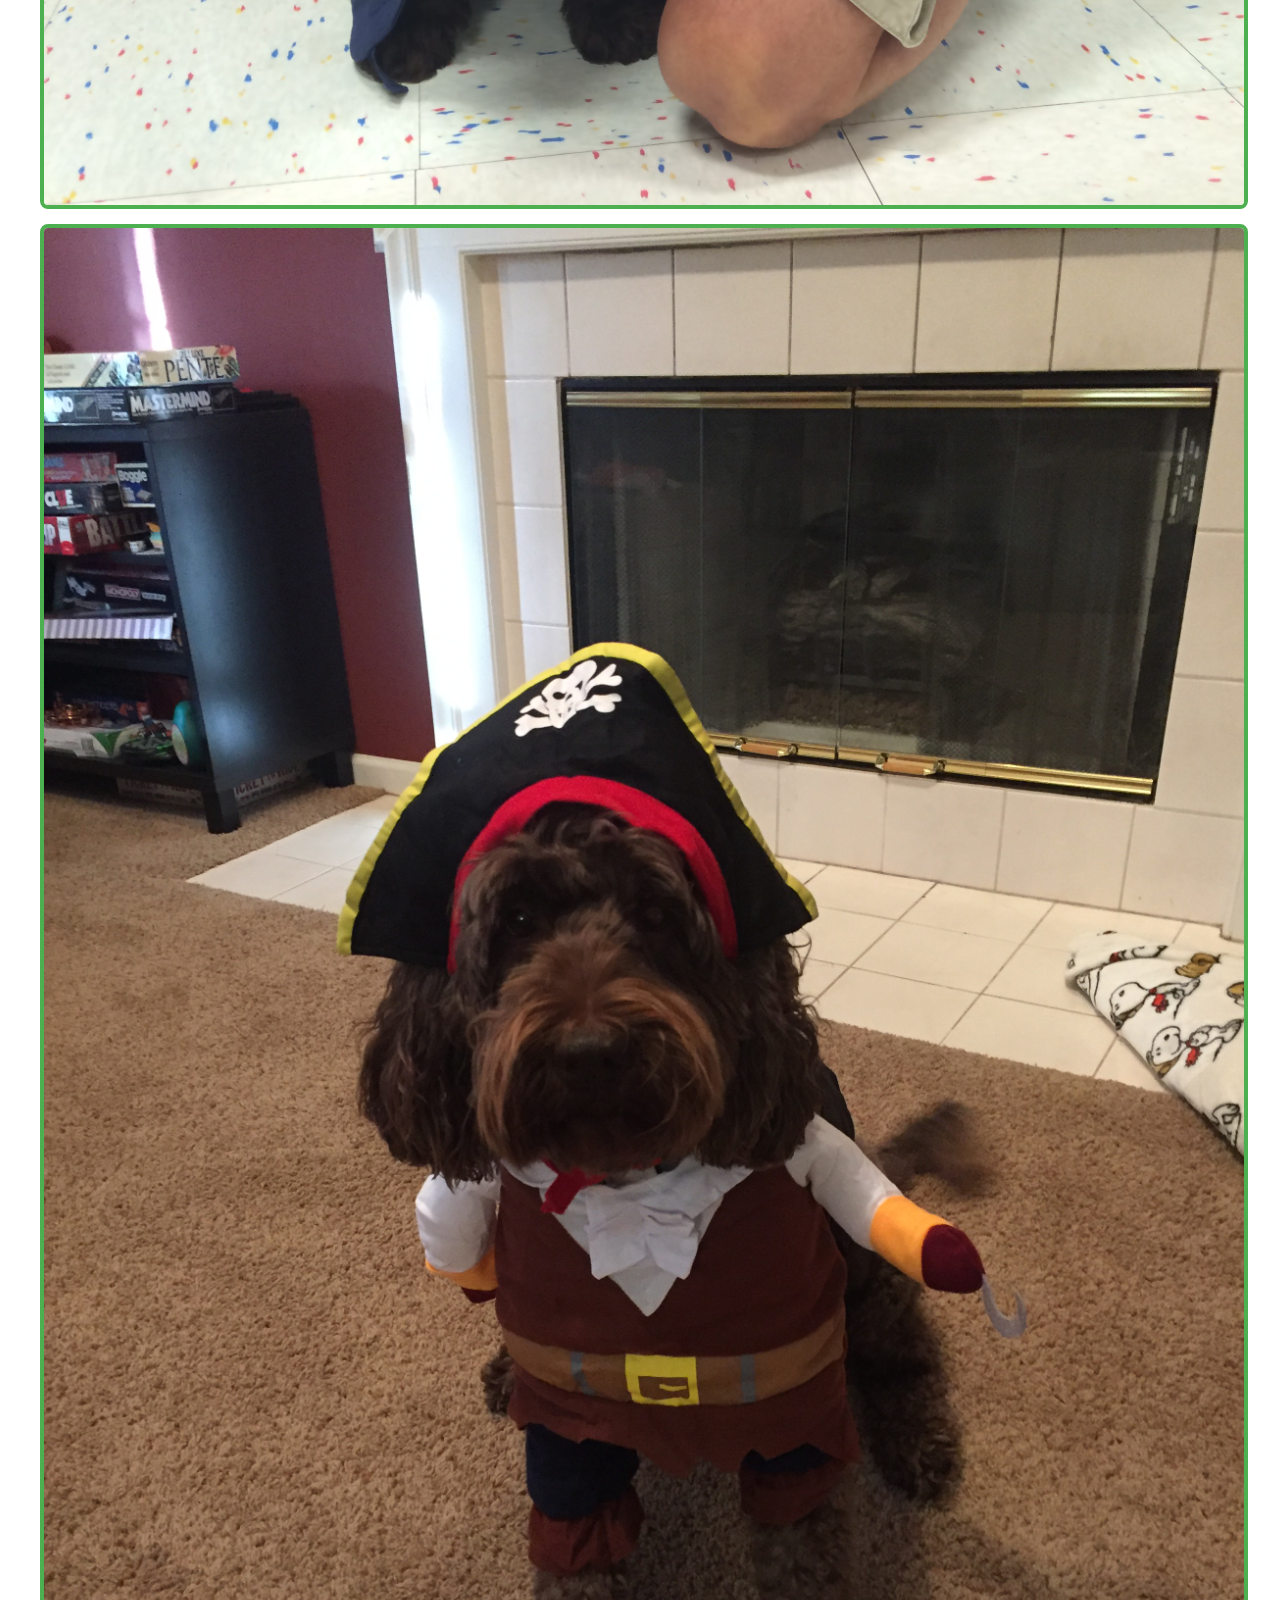
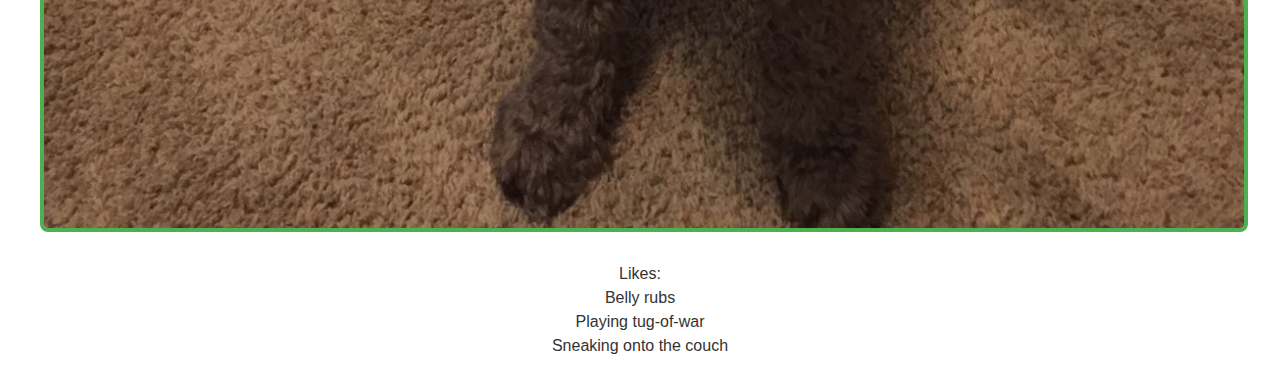
==== commit 60b739eb: "Update pets.html" ====
--- a/pets.html
+++ b/pets.html
@@ -12,7 +12,7 @@
         <a href="#main-content" class="offpage">Skip to Main Content</a>
         <div class="theme-switch-wrapper">
             <label class="theme-switch" for="checkbox">
-                <input type="checkbox" id="checkbox">
+                <input type="checkbox" id="checkbox" aria-label="Toggle dark/light theme">
                 <div class="slider round"></div>
             </label>
         </div>
--- a/css/style.css
+++ b/css/style.css
@@ -11,13 +11,13 @@
 h1 {
     font-size: xx-large;
     font-weight: bold;
-    color: #4caf50;
+    color: #018749;
 }
 
 h2, h3 {
     font-weight: bold;
     margin: 20px 0px;
-    color: #4caf50; 
+    color: #018749;
     text-align: center;
 }
 
@@ -94,6 +94,7 @@
     color: white;
 }
 
+/* Adjusted Layout & Flexbox for Gallery and Sections */
 .gallery, .info, .section {
     display: flex;
     flex-wrap: wrap;
@@ -134,6 +135,7 @@
     }
 }
 
+/* Navigation & Theme Switch Styling */
 nav {
     display: flex;
     justify-content: center;
@@ -178,7 +180,7 @@
     height: 34px;
 }
 
-.theme-switch input[type="checkbox"] {
+.theme-switch input[type="checkbox"]{
     opacity: 0;
     width: 0;
     height: 0;
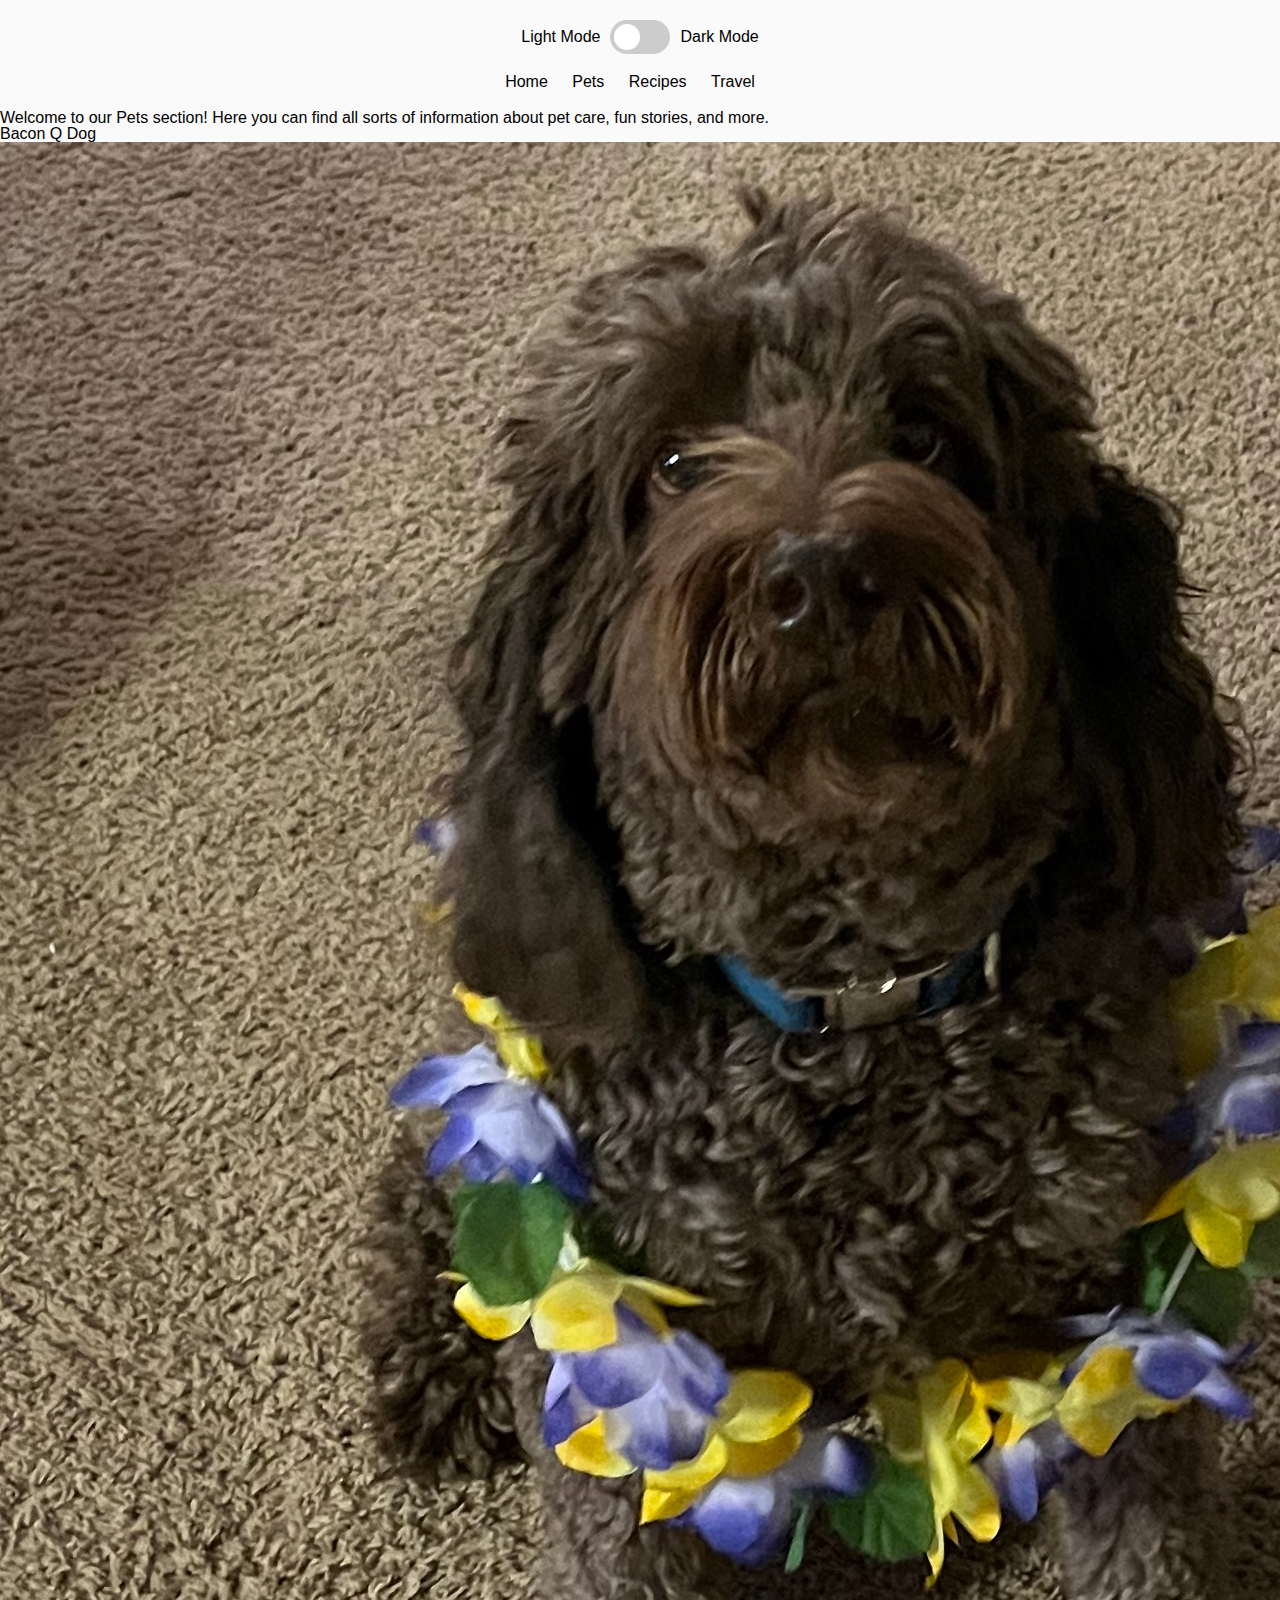
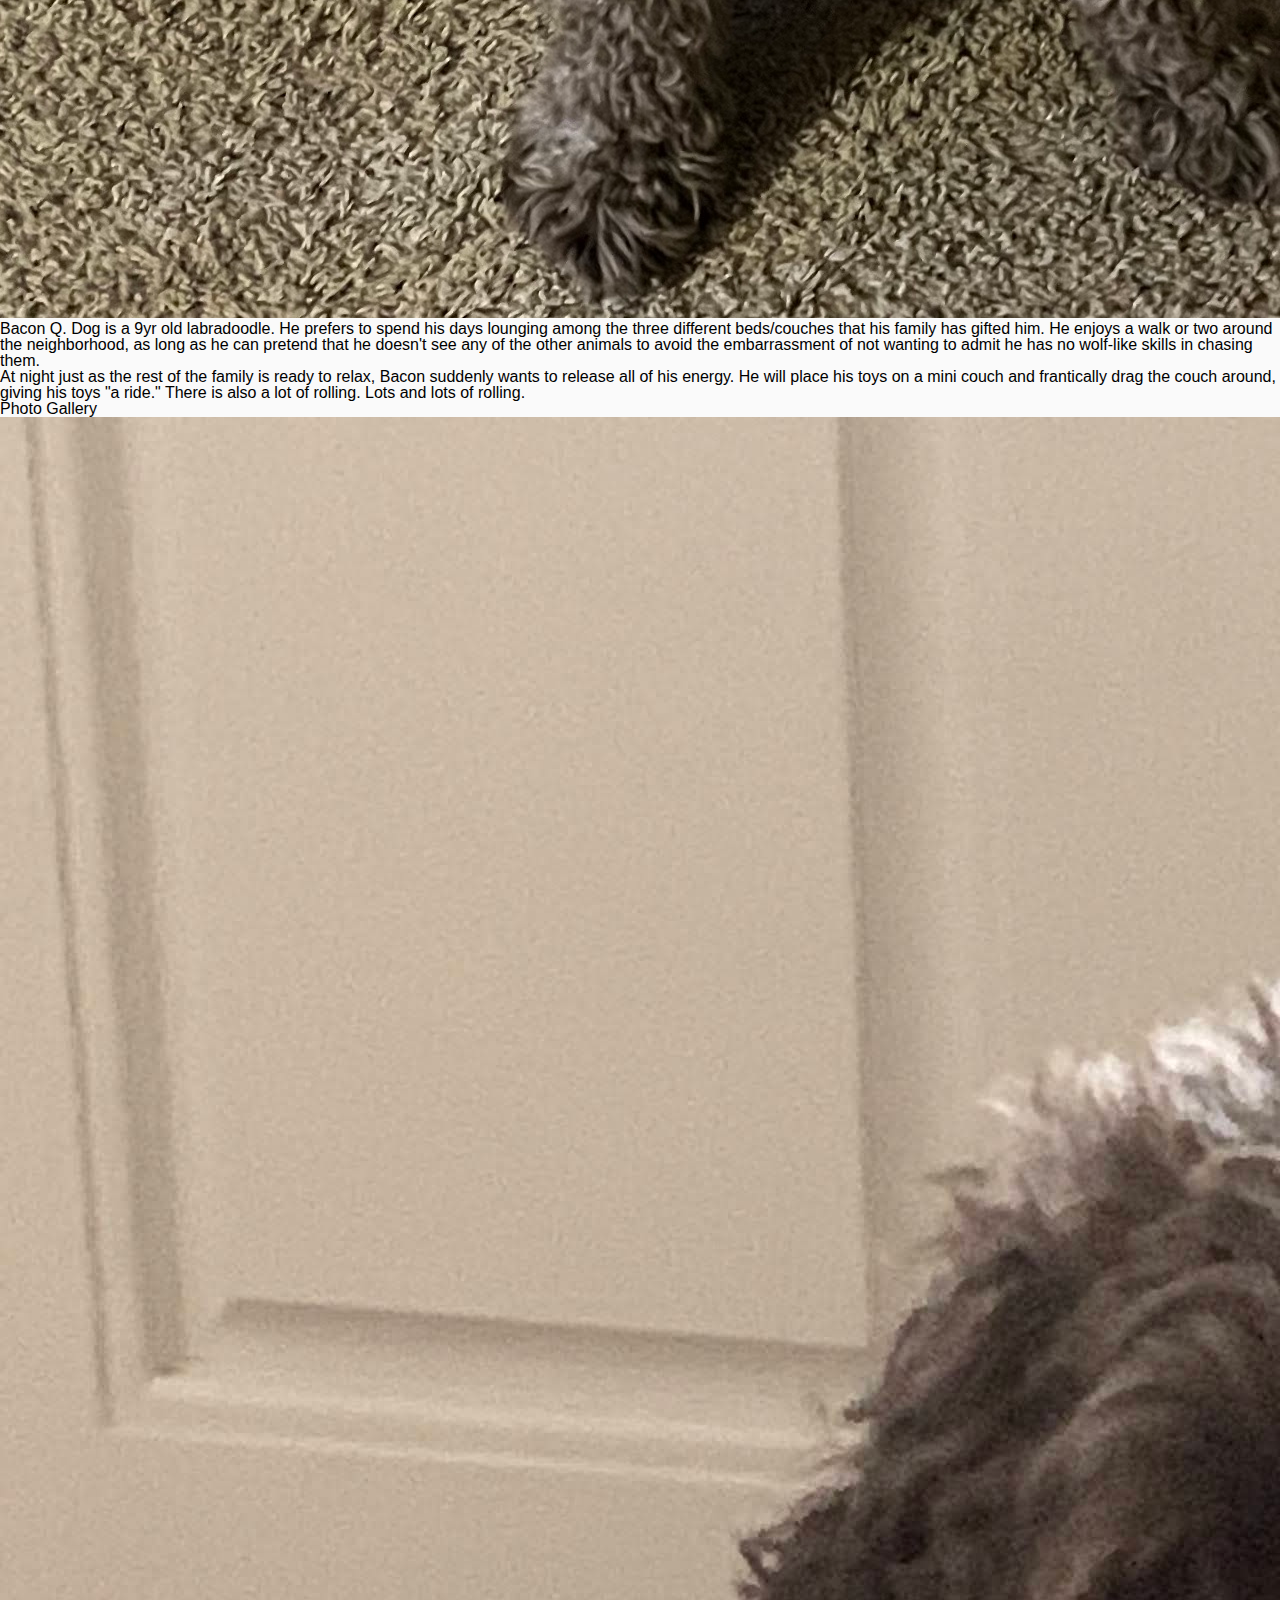
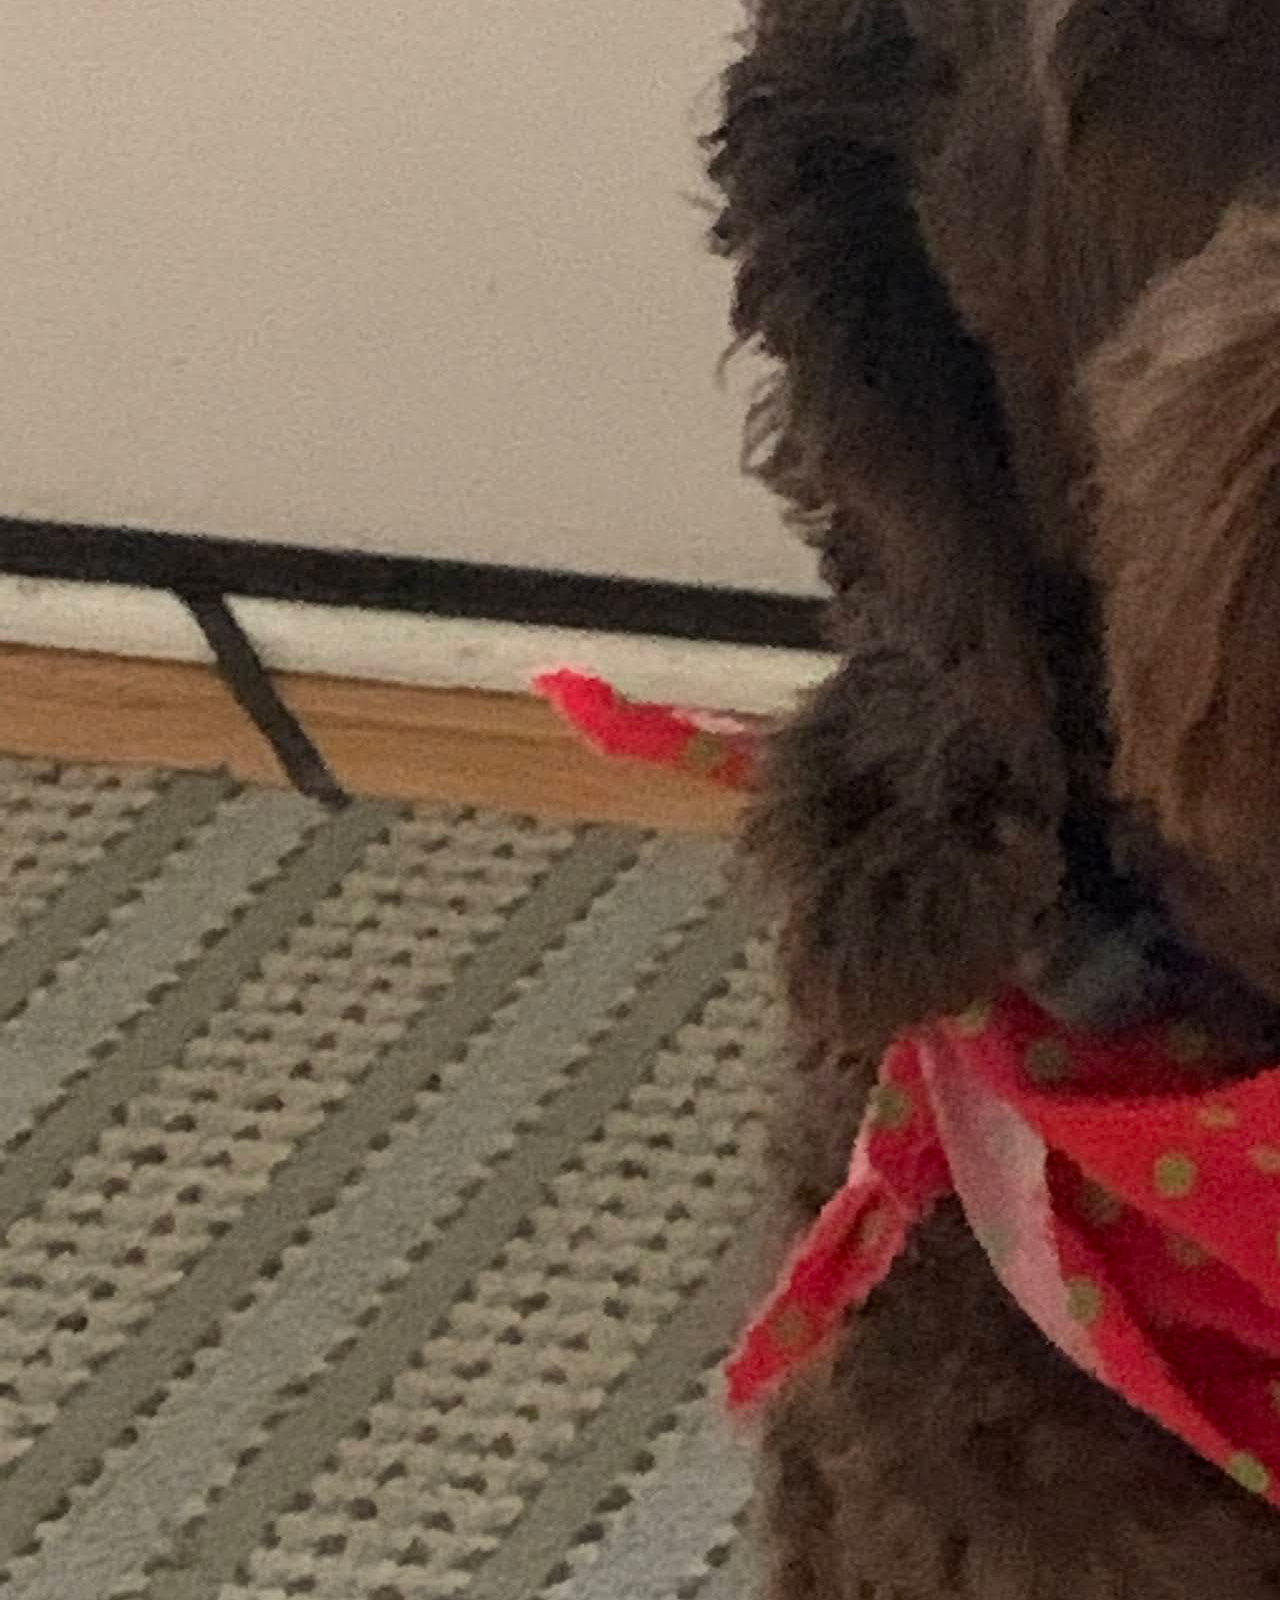
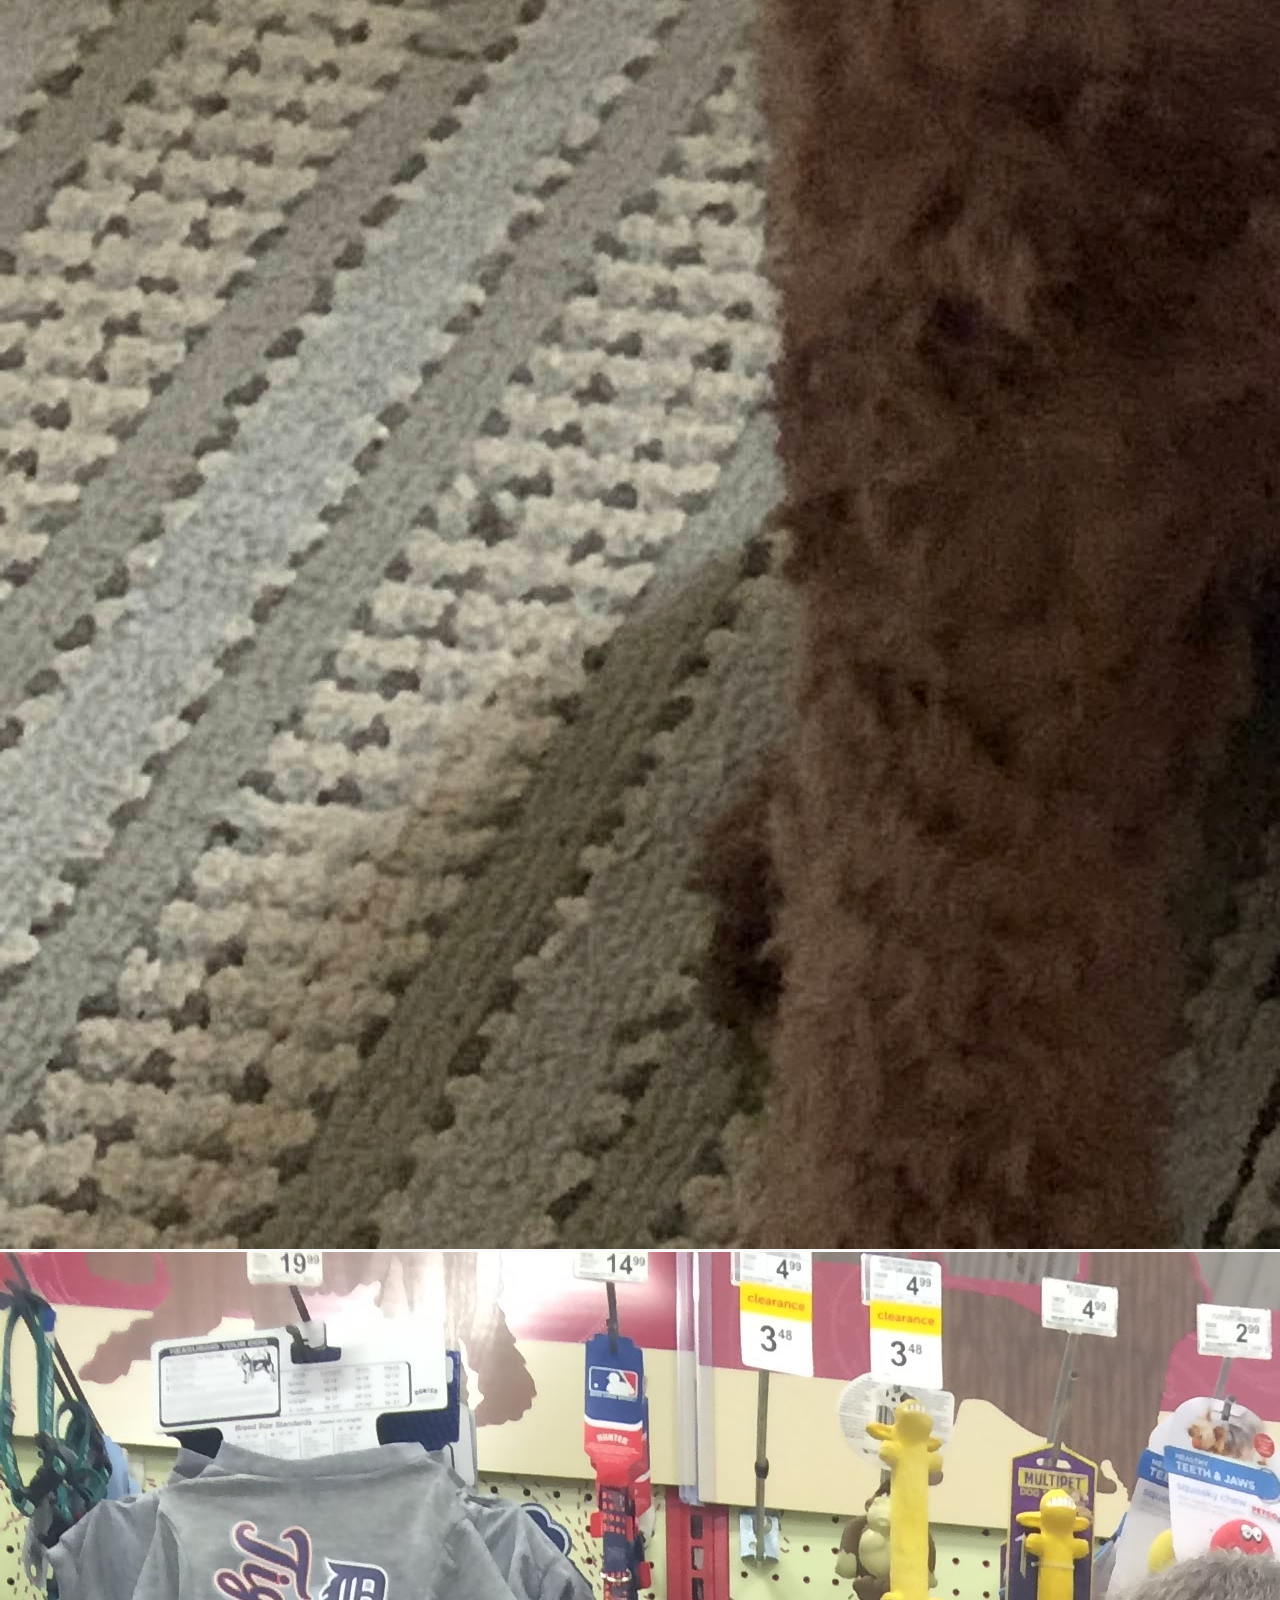
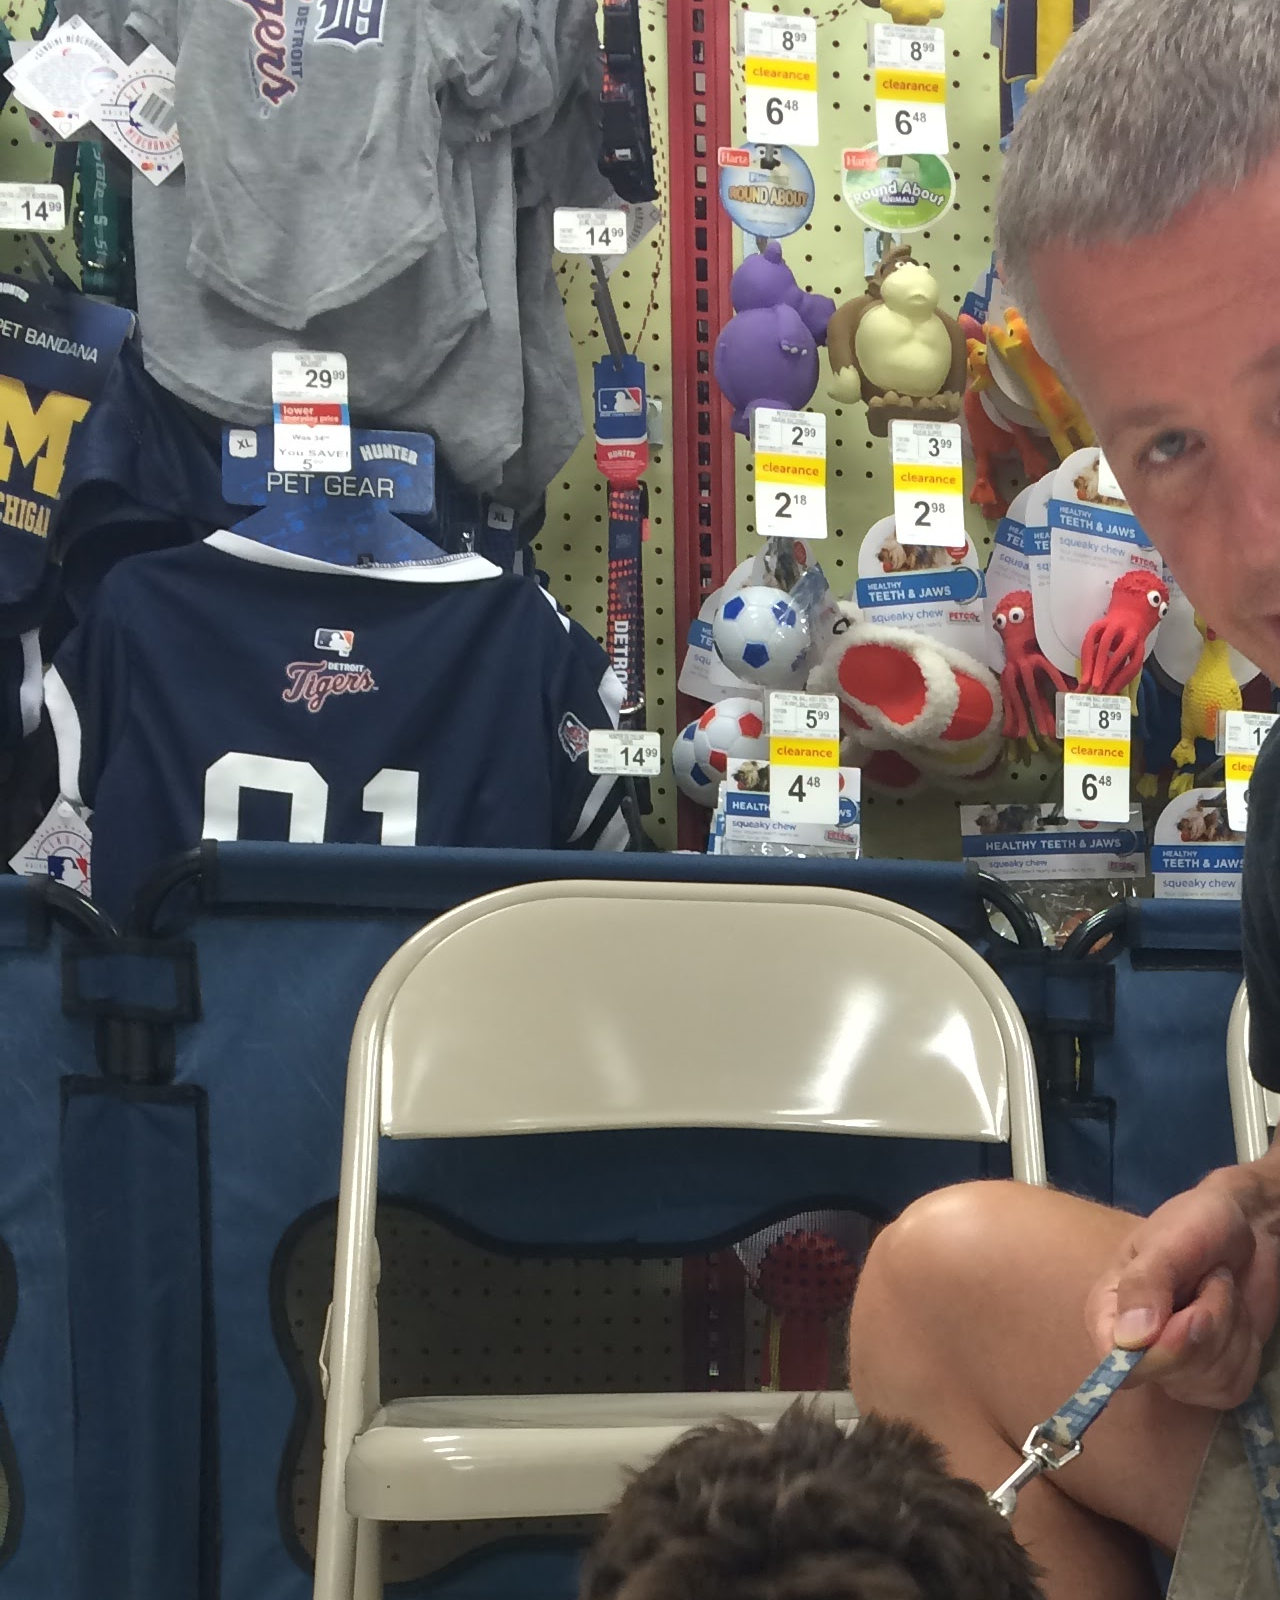
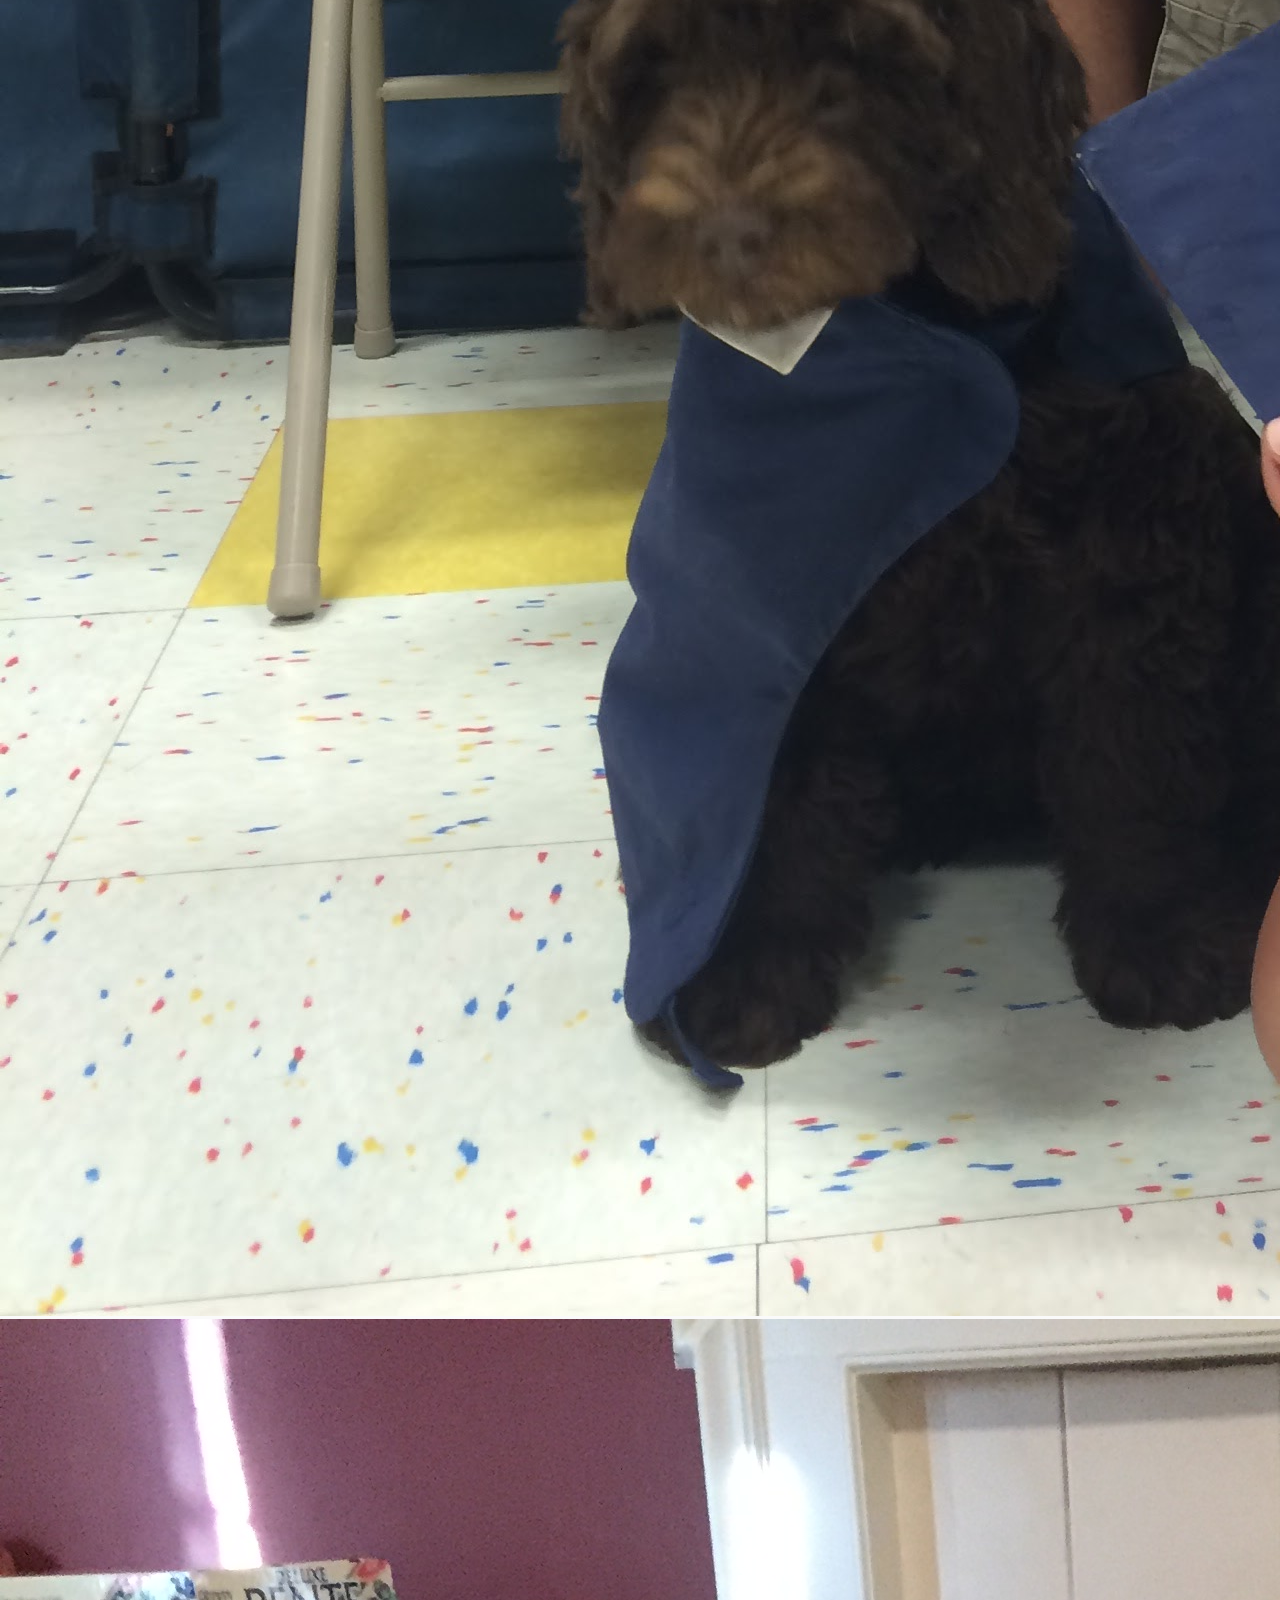
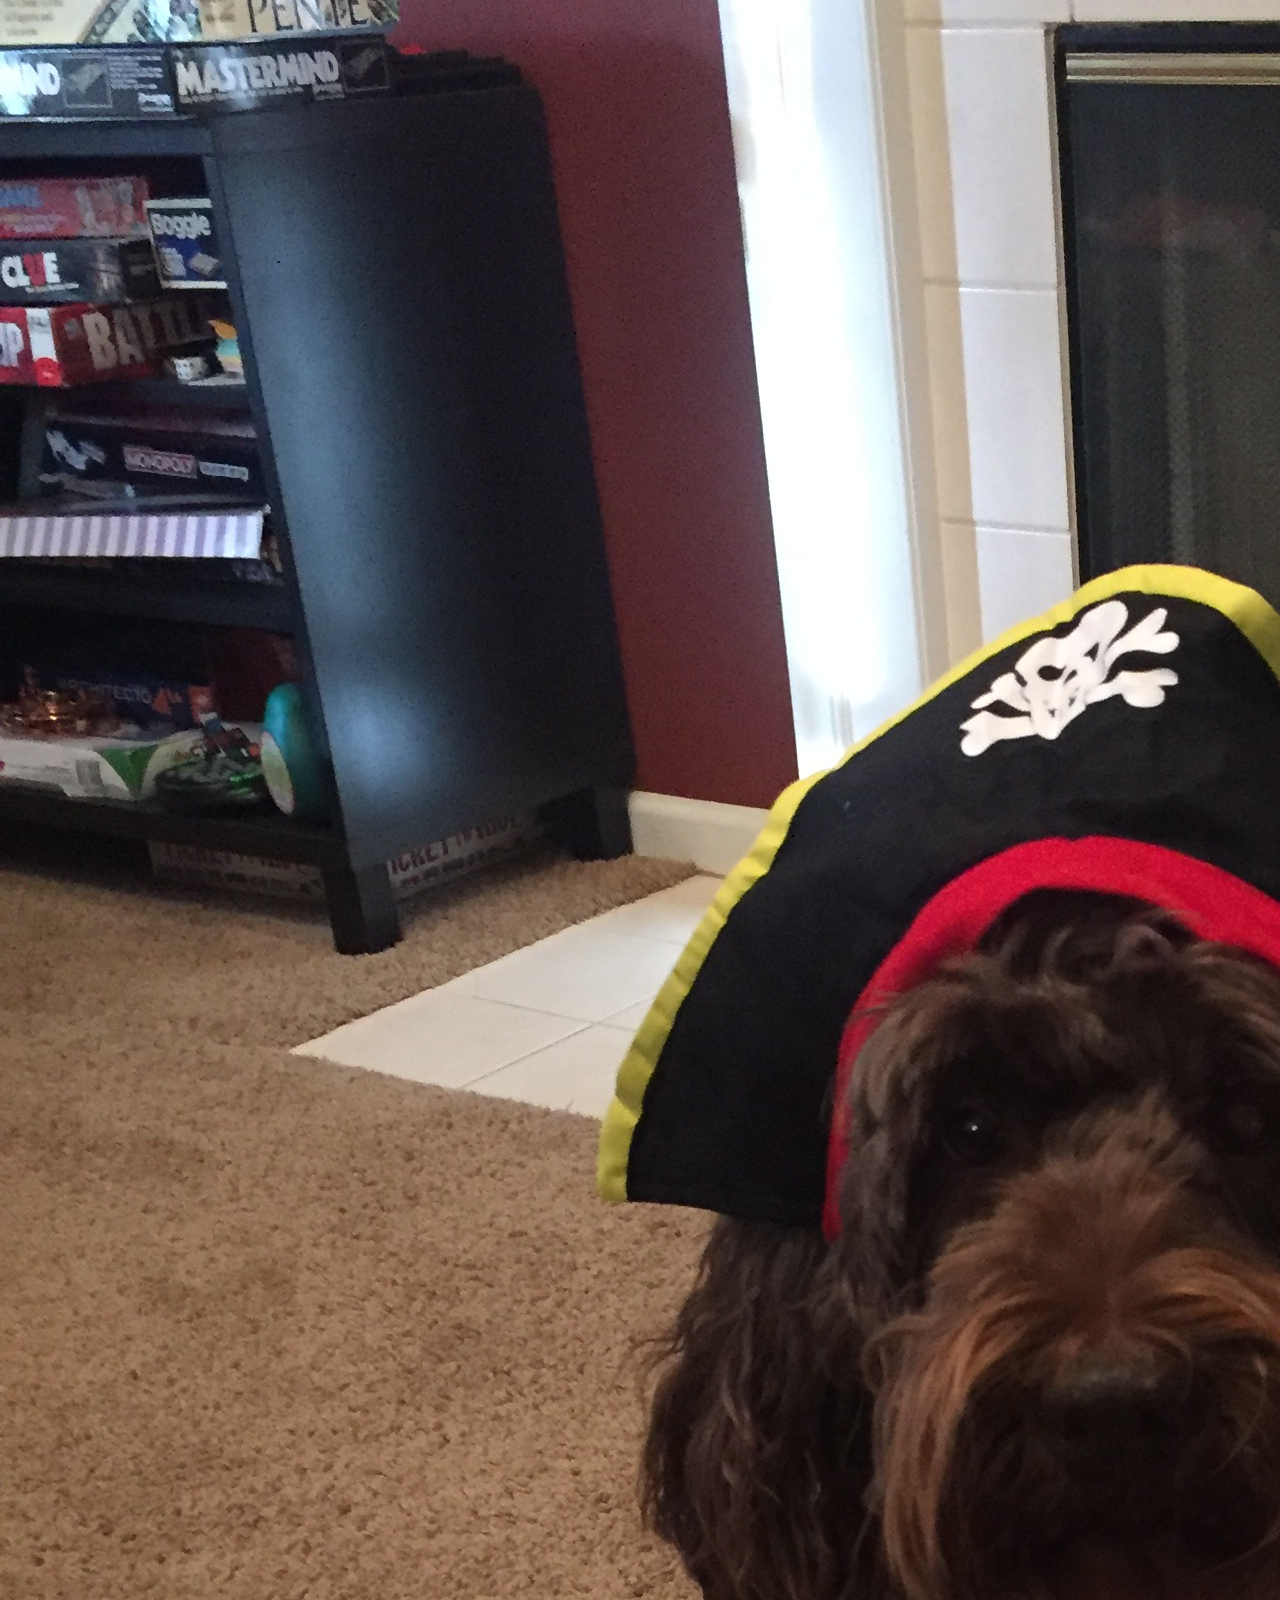
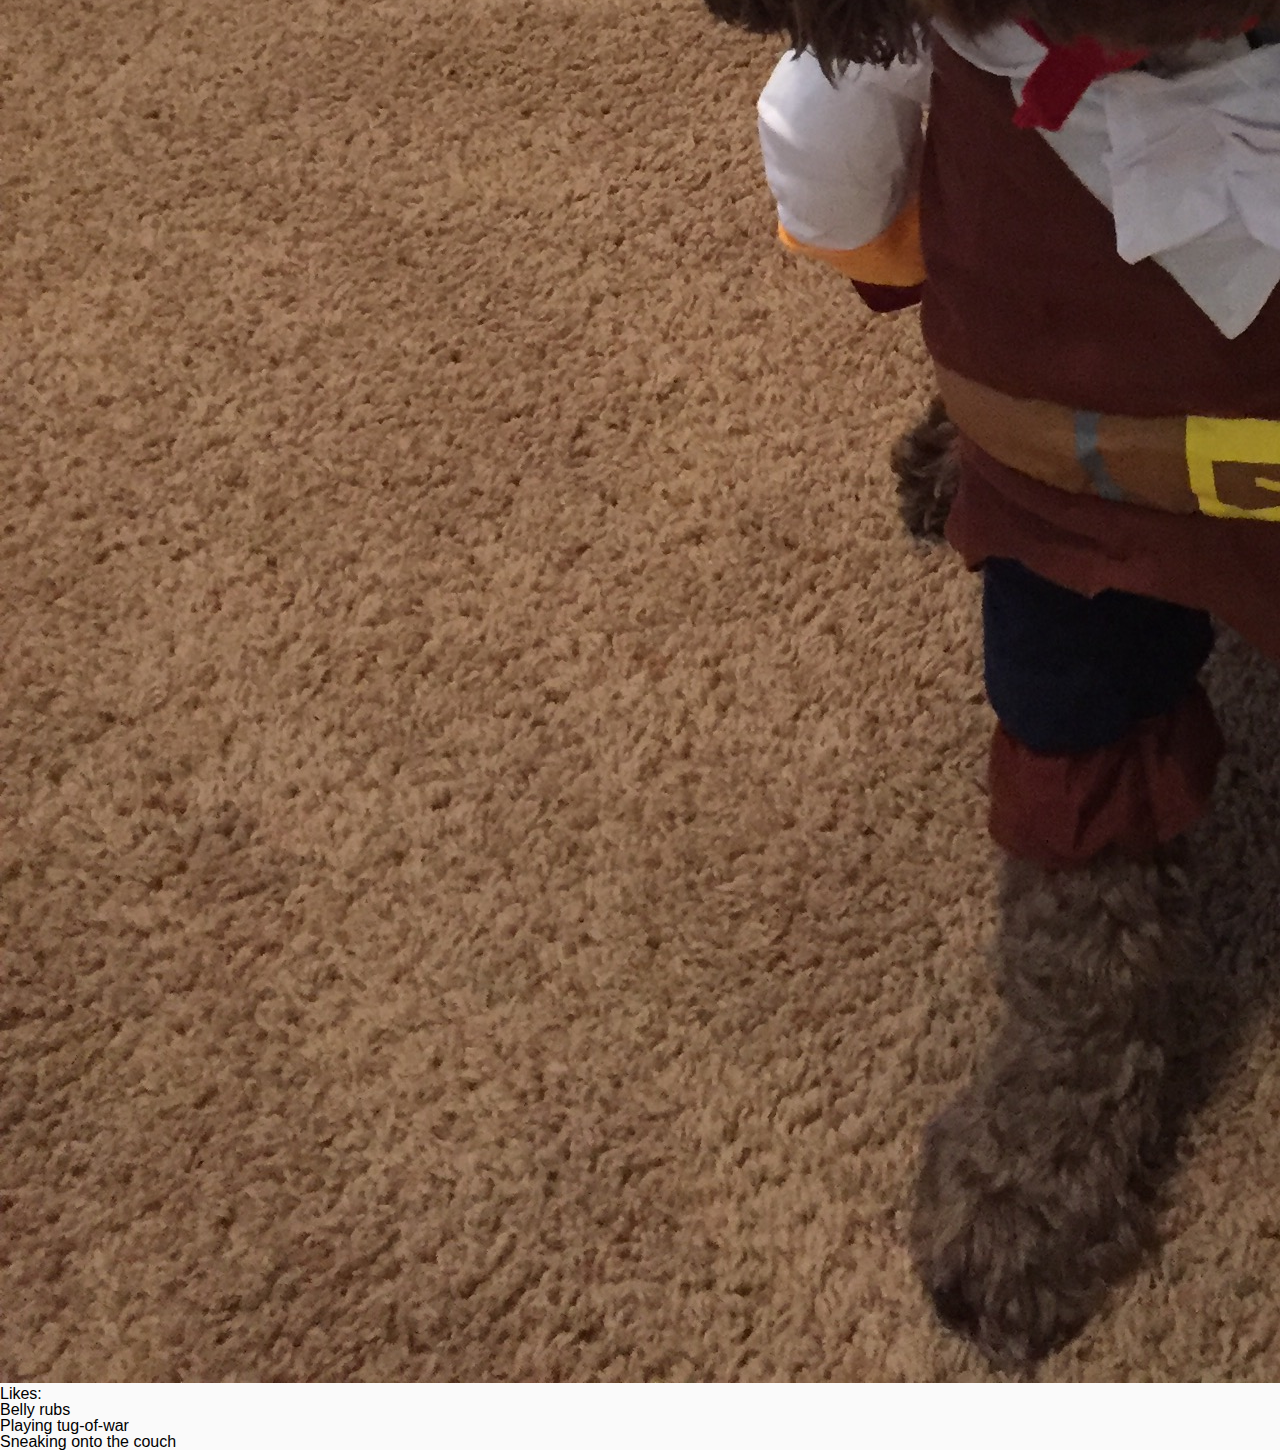
==== commit 515507e9: "Update pets.html" ====
--- a/pets.html
+++ b/pets.html
@@ -11,10 +11,12 @@
     <header>
         <a href="#main-content" class="offpage">Skip to Main Content</a>
         <div class="theme-switch-wrapper">
+            <span>Light Mode</span>
             <label class="theme-switch" for="checkbox">
                 <input type="checkbox" id="checkbox" aria-label="Toggle dark/light theme">
                 <div class="slider round"></div>
             </label>
+            <span>Dark Mode</span>
         </div>
         <nav>
             <ul>
--- a/css/style.css
+++ b/css/style.css
@@ -1,176 +1,42 @@
 body {
-    background-color: #fafafa;
-    margin: 10px;
-    padding: 15px;
-    line-height: 1.5;
-    text-align: center;
+    margin: 0;
+    padding: 0;
     font-family: 'Helvetica', sans-serif;
     transition: background-color 0.3s, color 0.3s;
 }
 
-h1 {
-    font-size: xx-large;
-    font-weight: bold;
-    color: #018749;
+body.light-mode {
+    background-color: #fafafa;
+    color: #000;
 }
 
-h2, h3 {
-    font-weight: bold;
-    margin: 20px 0px;
-    color: #018749;
-    text-align: center;
-}
-
-h2, .section h2, .info h3 {
-    font-size: large;
-    font-style: normal;
-}
-
-h3 {
-    font-size: medium; 
-    text-decoration: none;
-}
-
-.offpage {
-    position: absolute;
-    left: -10000px;
-    top: auto;
-    width: 1px;
-    height: 1px;
-    overflow: hidden;
-}
-
-.offpage:focus, .offpage:active {
-    position: fixed;
-    left: 10px;
-    top: 10px;
-    width: auto;
-    height: auto;
-    overflow: visible;
-    z-index: 1000;
-    background-color: #fff;
-    padding: 15px;
-    border: 2px solid #4caf50;
-    margin: 0;
-    clip: auto;
-}
-
-img, main img {
-    max-width: 100%;
-    height: auto;
-    border: solid 4px #4caf50;
-    border-radius: 8px;
-    margin-bottom: 15px;
-}
-
-p, .toggle p {
-    line-height: 1.8;
-    font-family: 'Verdana', sans-serif;
-    color: #1a1a1a;
-    background-color: #f0f0f0;
-    margin-bottom: 15px;
-    text-align: justify;
-    padding: 15px;
-    border-radius: 8px;
-}
-
-.button1, .button2, .button3, .button4 {
-    background-color: #ff69b4;
-    border: none;
-    color: white;
-    padding: 12px 28px;
-    text-align: center;
-    text-decoration: none;
-    display: inline-block;
-    font-size: 18px;
-    margin: 6px 4px;
-    cursor: pointer;
-    border-radius: 8px;
-    transition: background-color 0.3s, color 0.3s;
-}
-
-.button1:hover, .button2:hover, .button3:hover, .button4:hover {
-    background-color: #ff407a;
-    color: white;
-}
-
-/* Adjusted Layout & Flexbox for Gallery and Sections */
-.gallery, .info, .section {
-    display: flex;
-    flex-wrap: wrap;
-    justify-content: space-around;
-    padding: 15px;
-}
-
-.section, .info {
-    flex-direction: column;
-    align-items: center;
-}
-
-@media (min-width: 768px) {
-    .section, .info {
-        flex-direction: row;
-        justify-content: space-between;
-        align-items: flex-start;
-    }
-    
-    .section > *, .info > * {
-        flex-basis: 48%;
-    }
-}
-
-@media (max-width: 768px) {
-    .gallery img, .info, .section {
-        flex-direction: column;
-        width: 100%;
-    }
-    
-    nav ul {
-        flex-direction: column;
-        align-items: center;
-    }
-    
-    nav ul li {
-        margin: 10px 0;
-    }
-}
-
-/* Navigation & Theme Switch Styling */
-nav {
-    display: flex;
-    justify-content: center;
-    background: #333;
-    padding: 1rem 0;
+body.dark-mode {
+    background-color: #333;
+    color: #fff;
 }
 
 nav ul {
-    list-style-type: none;
+    list-style: none;
     padding: 0;
-    display: flex;
-    flex-wrap: wrap;
-    justify-content: center;
+    margin: 0;
+    text-align: center;
 }
 
 nav ul li {
     display: inline;
-    margin: 0 15px;
+    margin-right: 20px;
 }
 
 nav ul li a {
     text-decoration: none;
-    color: white;
-    font-weight: bold;
-}
-
-nav ul li a:hover, nav ul li a.active {
-    color: #4caf50;
+    color: inherit;
 }
 
 .theme-switch-wrapper {
     display: flex;
     align-items: center;
     justify-content: center;
-    margin: 20px;
+    margin: 20px 0;
 }
 
 .theme-switch {
@@ -178,9 +44,10 @@
     display: inline-block;
     width: 60px;
     height: 34px;
+    margin: 0 10px;
 }
 
-.theme-switch input[type="checkbox"]{
+.theme-switch input[type="checkbox"] {
     opacity: 0;
     width: 0;
     height: 0;
@@ -211,39 +78,50 @@
 }
 
 input:checked + .slider {
-    background-color: #66bb6a; 
+    background-color: #2196F3;
 }
 
 input:checked + .slider:before {
-    transform: translateX(26px); 
+    transform: translateX(26px);
 }
 
 .slider.round {
     border-radius: 34px;
 }
 
-body.dark-mode {
-    background-color: #333; 
-    color: #fff; 
+.offpage {
+    position: absolute;
+    left: -10000px;
+    top: auto;
+    width: 1px;
+    height: 1px;
+    overflow: hidden;
 }
 
-body.light-mode {
-    background-color: #fff; 
-    color: #333; 
+.offpage:focus, .offpage:active {
+    position: fixed;
+    left: 10px;
+    top: 10px;
+    width: auto;
+    height: auto;
+    overflow: visible;
+    z-index: 1000;
+    background-color: #fff;
+    padding: 15px;
+    border: 2px solid #4caf50;
+    clip: auto;
 }
 
-.info, .section, .toggle {
-    background-color: #eeeeee;
-    padding: 15px;
-    margin-bottom: 20px;
-    border-radius: 8px;
+#typewriter-text-index, #typewriter-text-pets, #typewriter-text-recipes, #typewriter-text-travel {
+    font-size: 24px;
+    font-weight: bold;
+    margin: 20px 0;
 }
 
-.section h2, .info h3 {
-    color: #4caf50; 
+
+footer {
+    padding: 20px;
+    background-color: #333;
+    color: white;
+    text-align: center;
 }
-
-.toggle p {
-    margin: 0 10px;
-    color: #333; 
-}
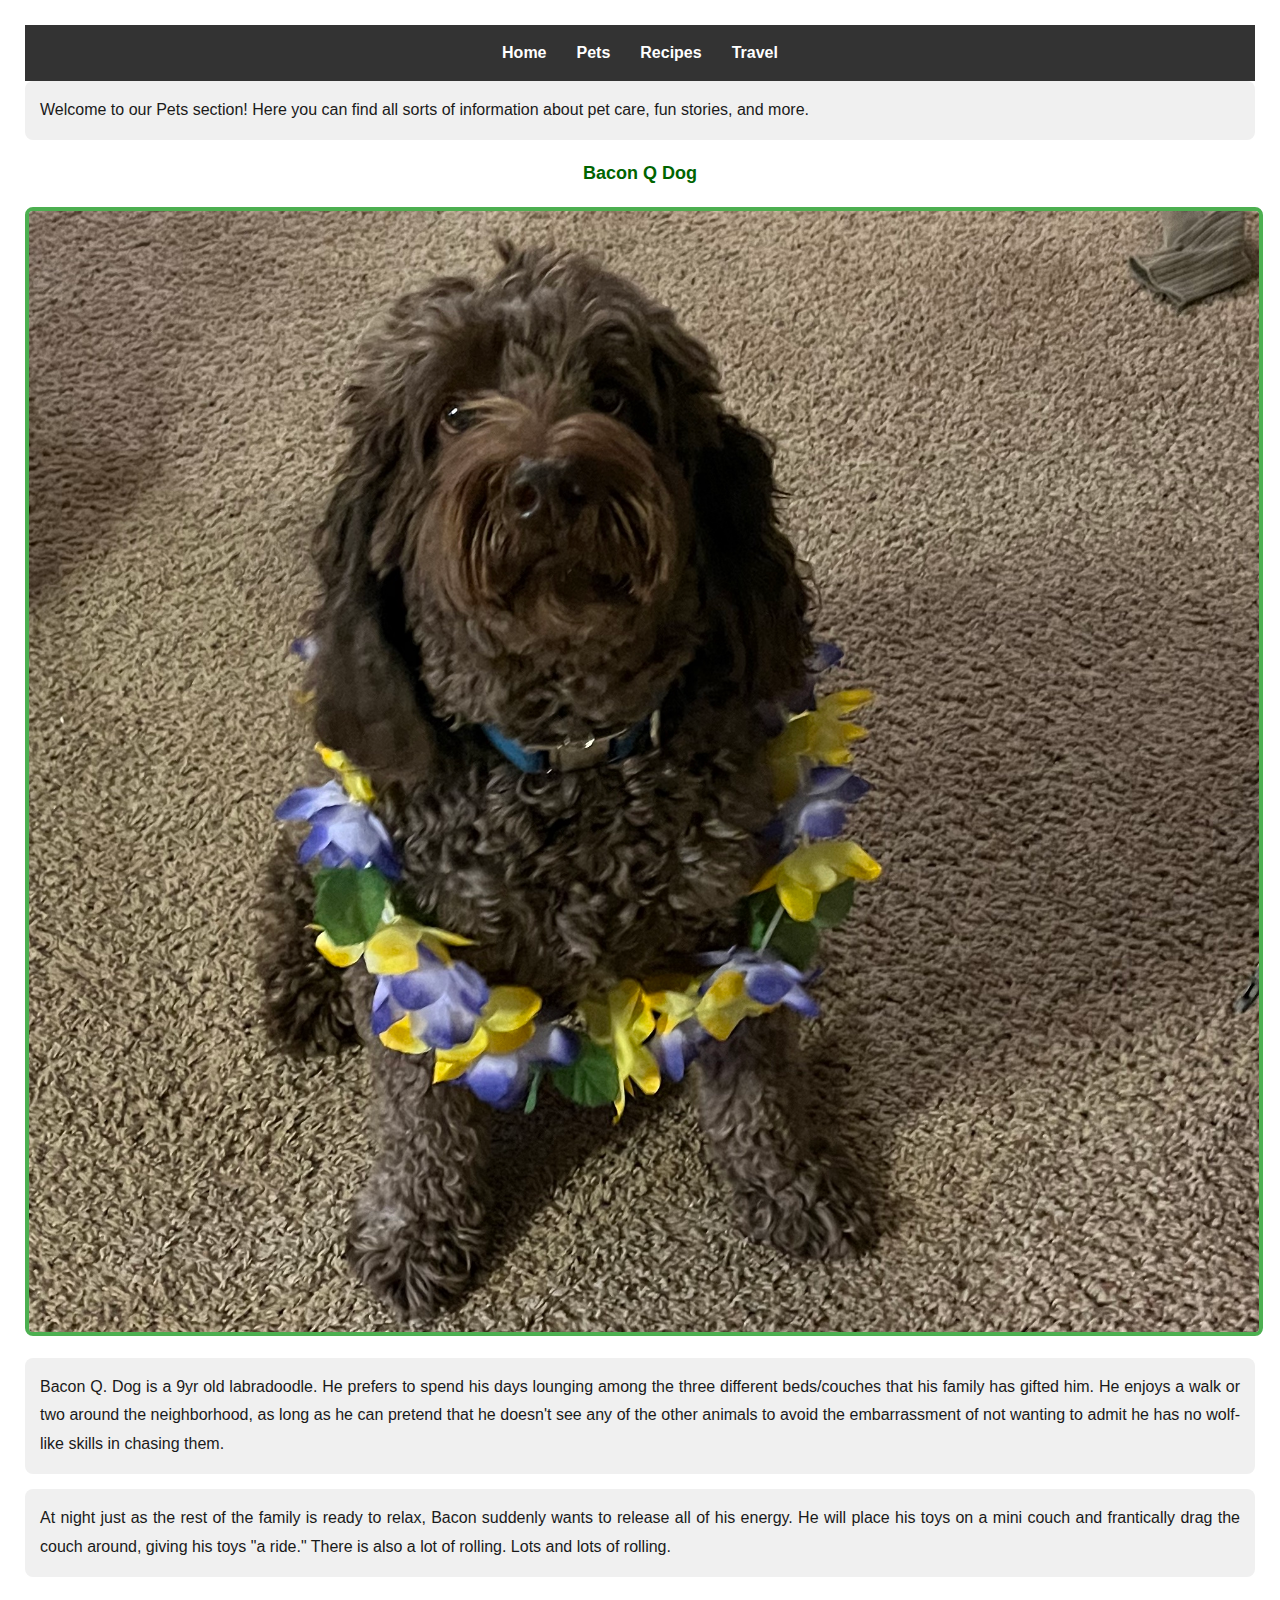
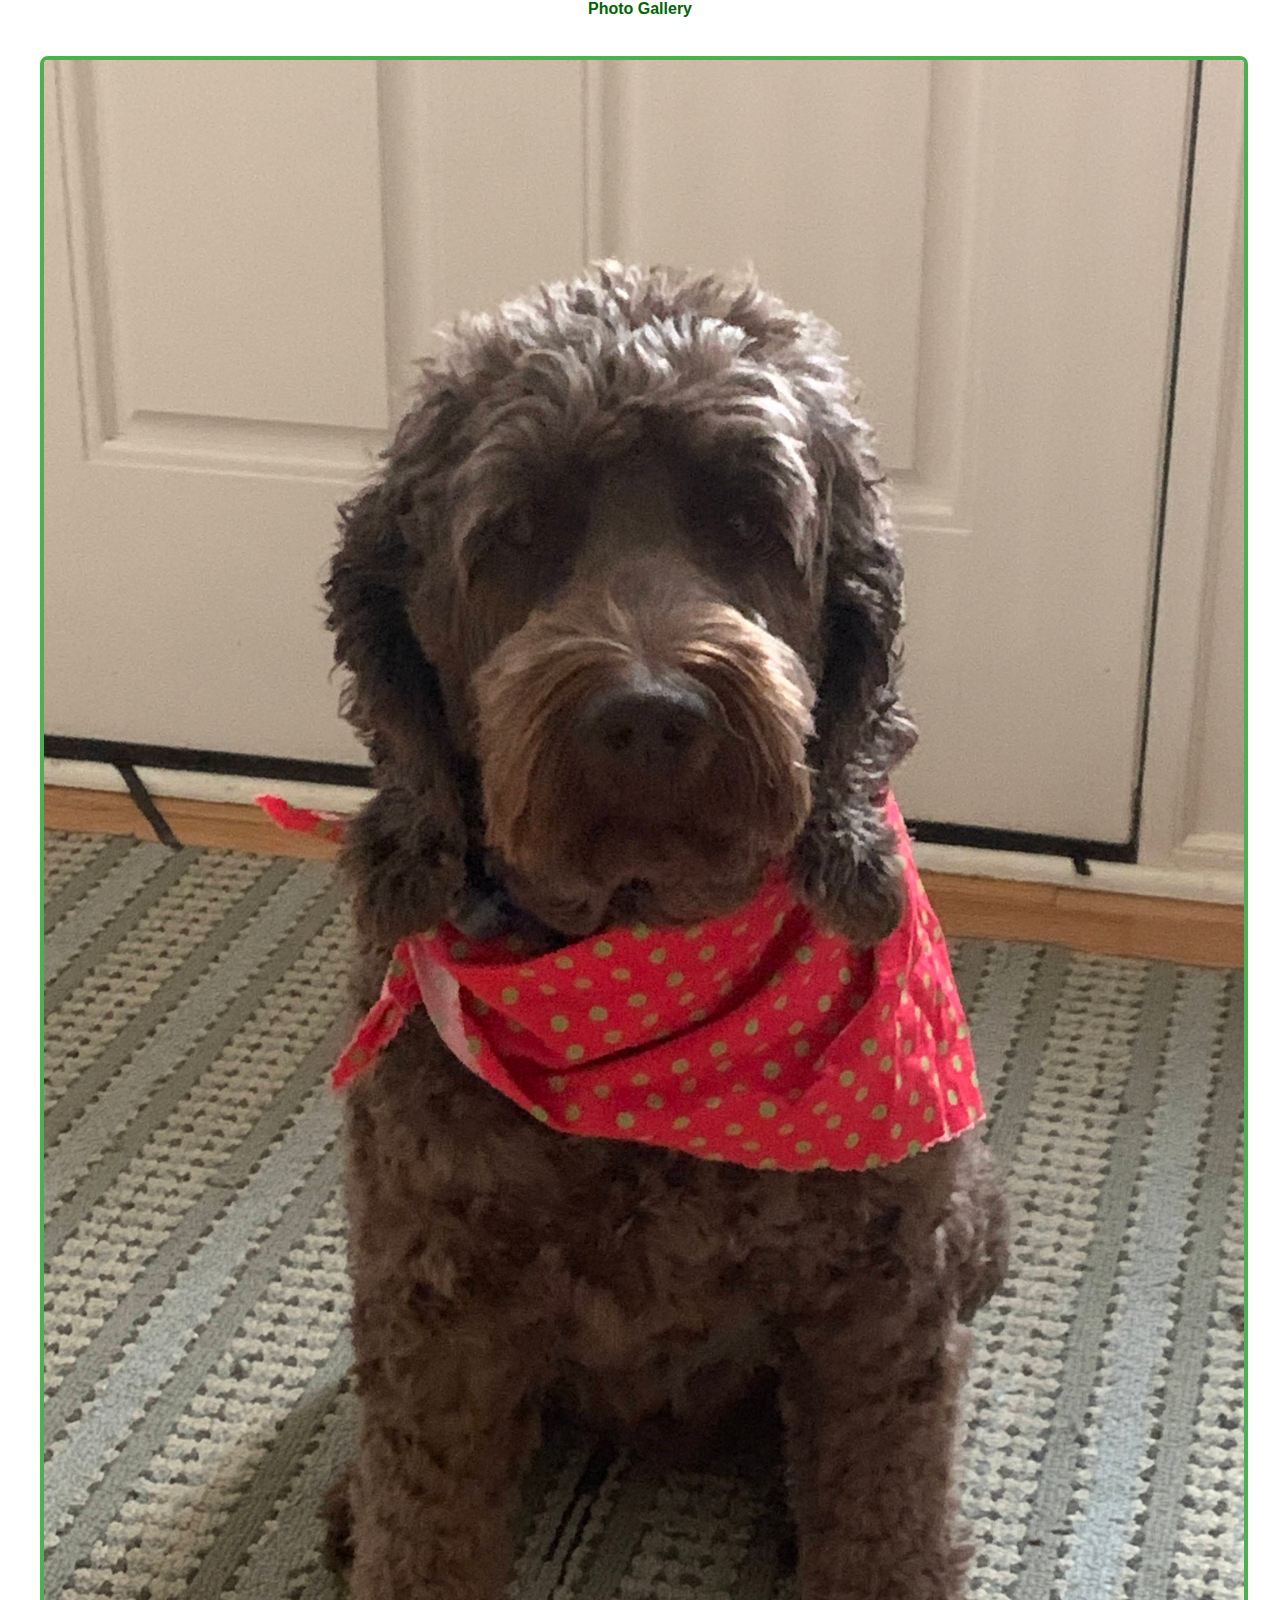
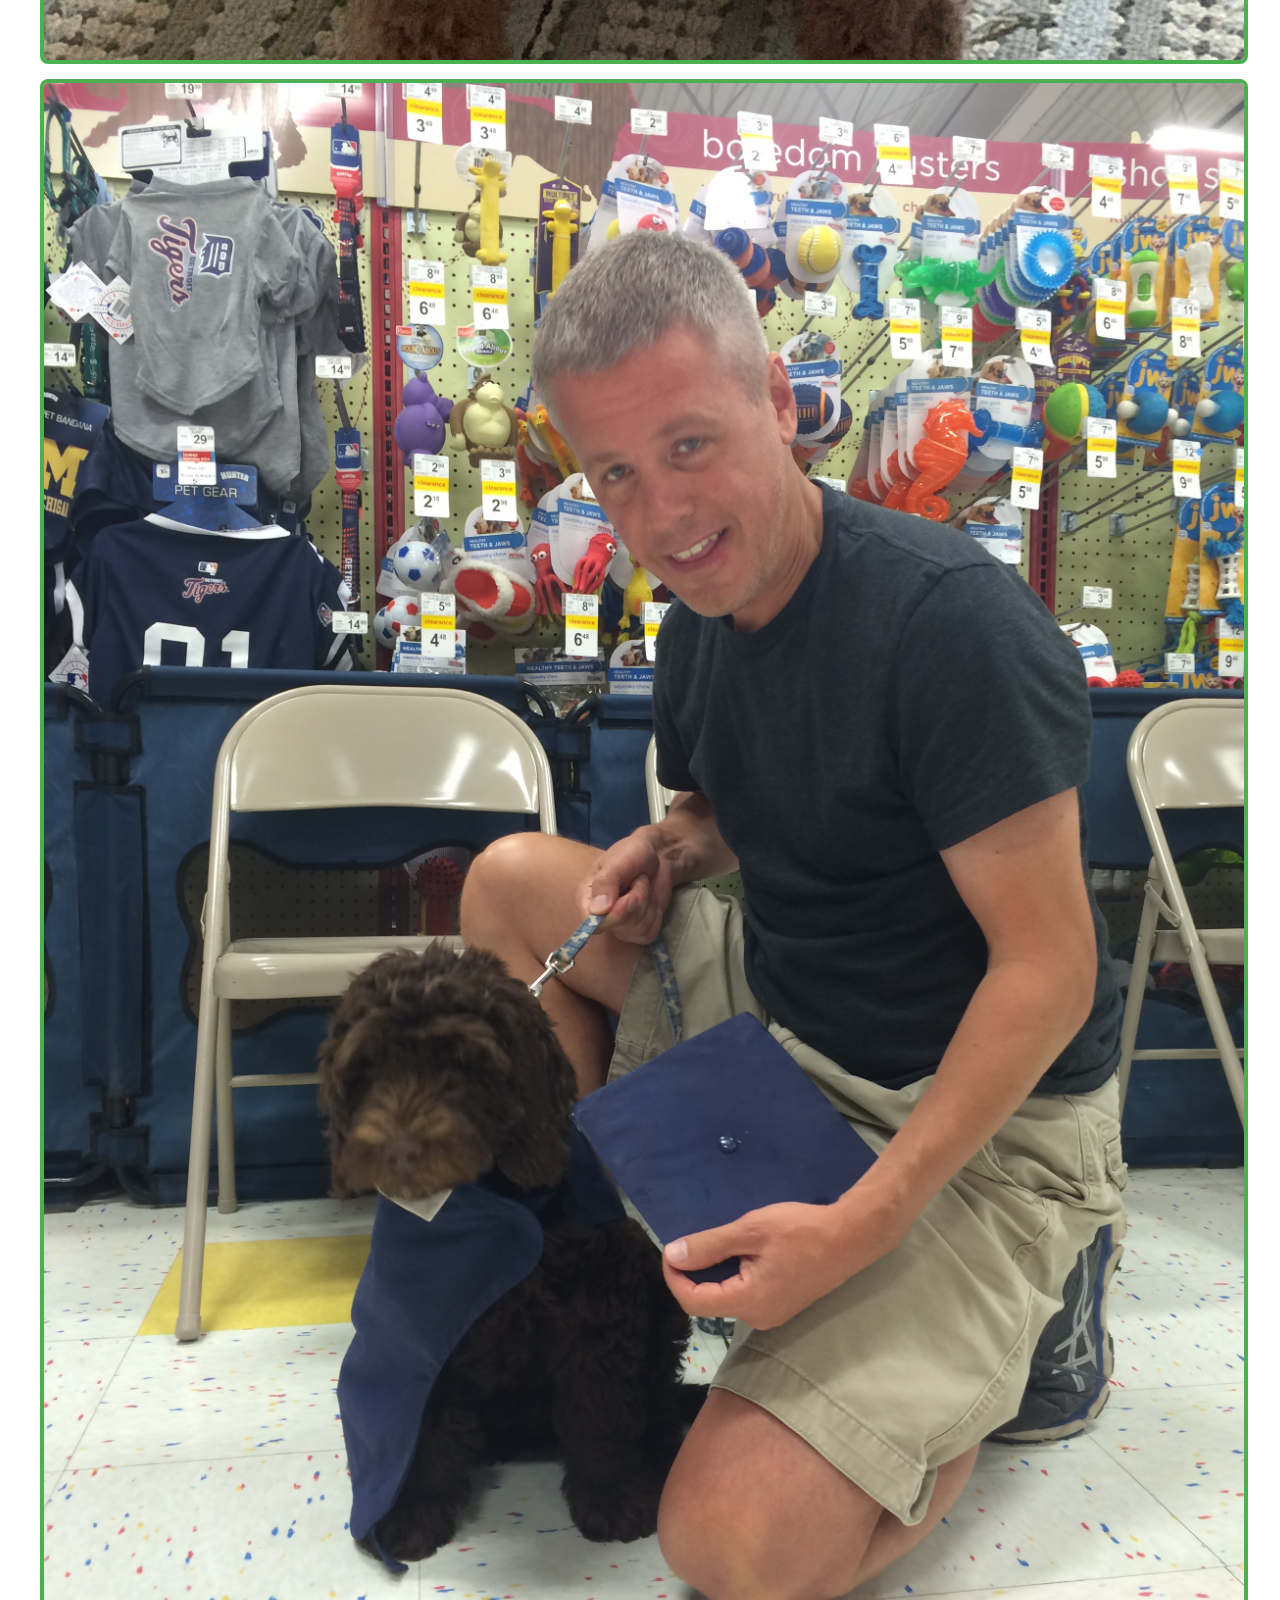
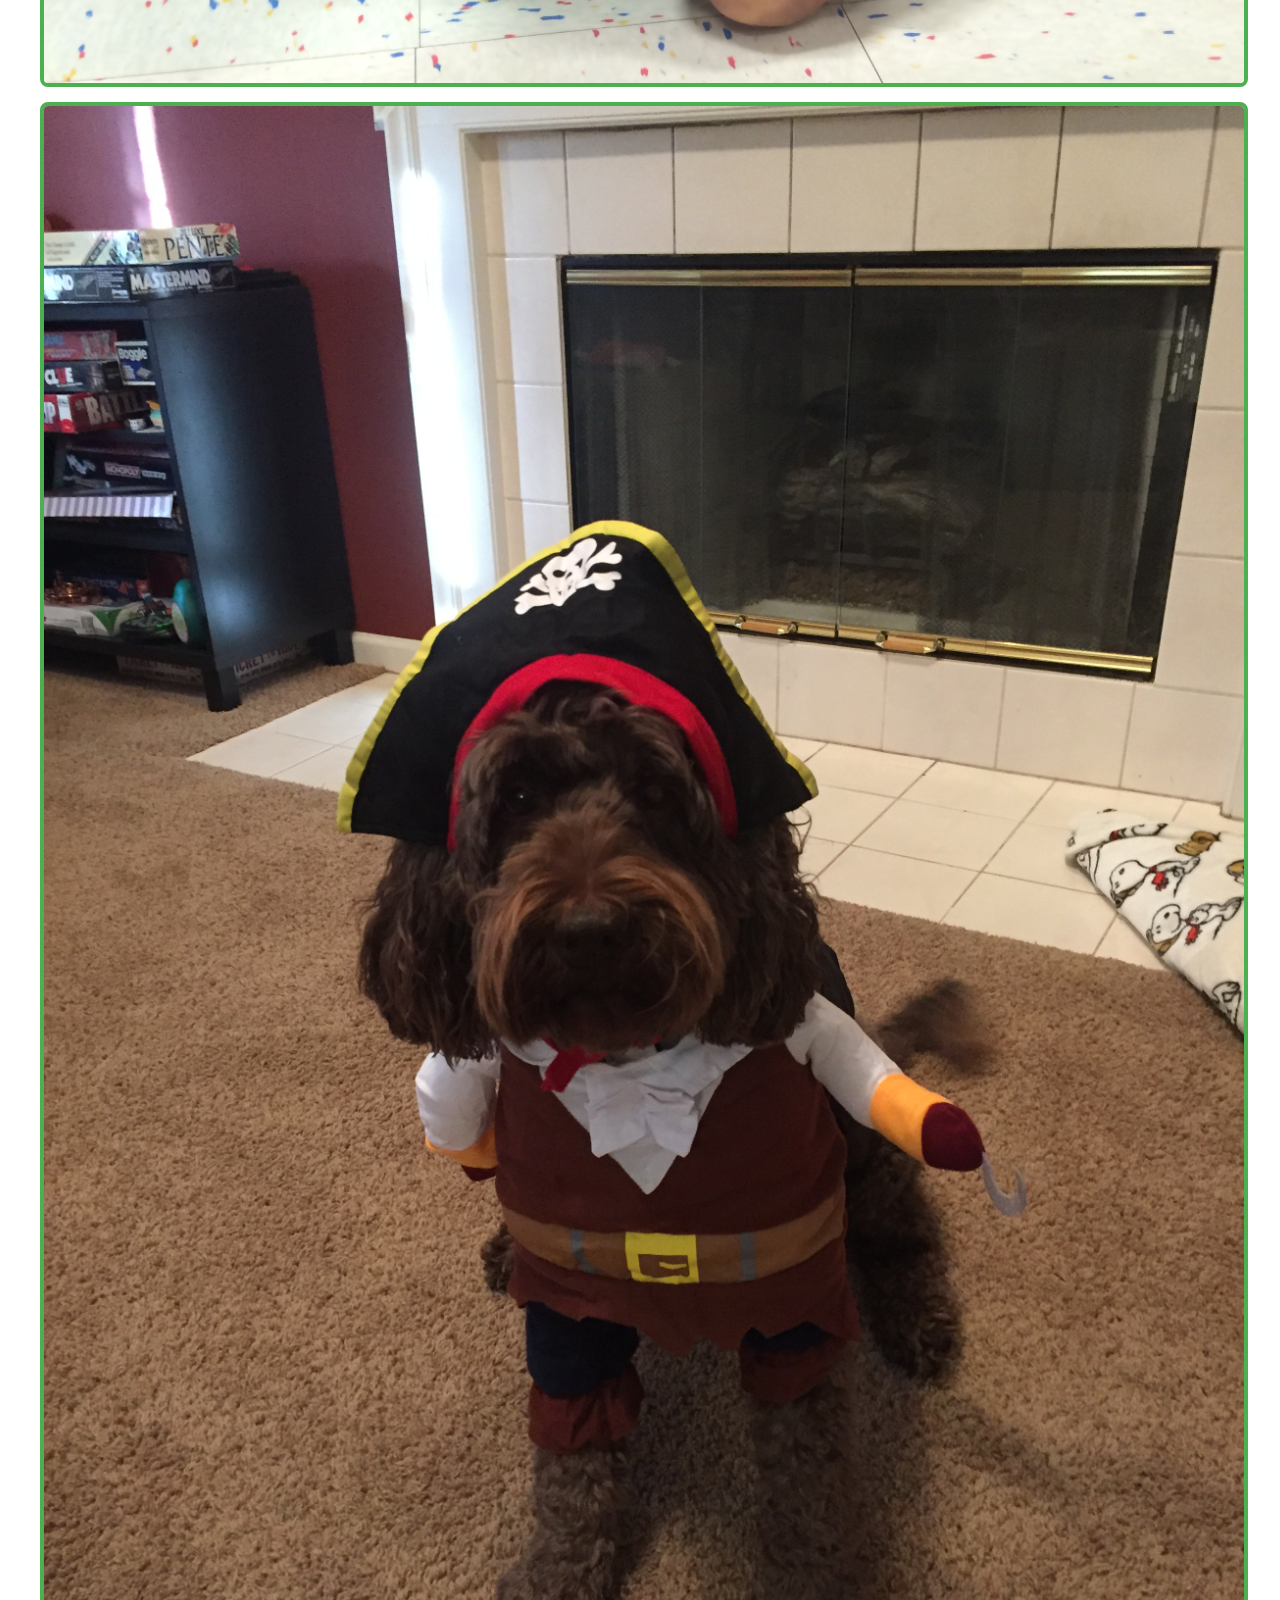
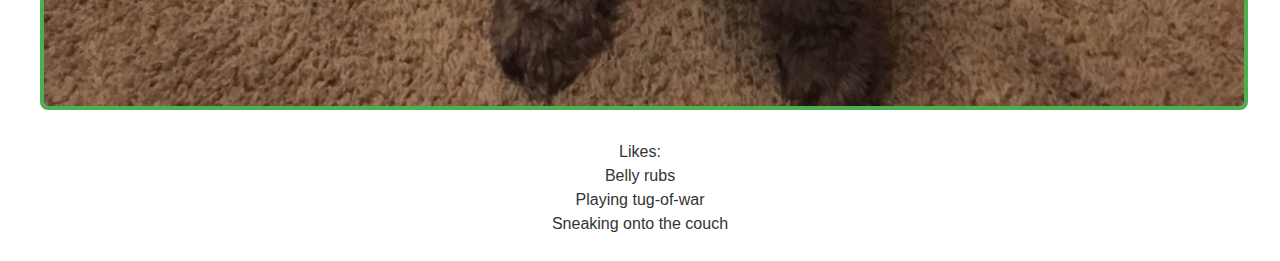
==== commit e0cf97ac: "Update pets.html" ====
--- a/pets.html
+++ b/pets.html
@@ -8,27 +8,18 @@
     <title>Pets</title>
 </head>
 <body class="light-mode">
-    <header>
-        <a href="#main-content" class="offpage">Skip to Main Content</a>
-        <div class="theme-switch-wrapper">
-            <span>Light Mode</span>
-            <label class="theme-switch" for="checkbox">
-                <input type="checkbox" id="checkbox" aria-label="Toggle dark/light theme">
-                <div class="slider round"></div>
-            </label>
-            <span>Dark Mode</span>
-        </div>
+    </div>
         <nav>
             <ul>
                 <li><a href="index.html">Home</a></li>
-                <li><a href="pets.html" class="active">Pets</a></li>
+                <li><a href="pets.html">Pets</a></li>
                 <li><a href="recipes.html">Recipes</a></li>
                 <li><a href="travel.html">Travel</a></li>
             </ul>
         </nav>
     </header>
     <main id="main-content">
-        <h1 id="typewriter-text-pets"></h1> <!-- Ensures typewriter effect is applied -->
+        <h1 id="typewriter-text-pets"></h1> 
         <p>Welcome to our Pets section! Here you can find all sorts of information about pet care, fun stories, and more.</p>
         <div>
             <h2>Bacon Q Dog</h2>
--- a/css/style.css
+++ b/css/style.css
@@ -1,42 +1,176 @@
 body {
-    margin: 0;
-    padding: 0;
+    background-color: #fafafa;
+    margin: 10px;
+    padding: 15px;
+    line-height: 1.5;
+    text-align: center;
     font-family: 'Helvetica', sans-serif;
     transition: background-color 0.3s, color 0.3s;
 }
 
-body.light-mode {
-    background-color: #fafafa;
-    color: #000;
-}
-
-body.dark-mode {
-    background-color: #333;
-    color: #fff;
+h1 {
+    font-size: xx-large;
+    font-weight: bold;
+    color: #006400;
+}
+
+h2, h3 {
+    font-weight: bold;
+    margin: 20px 0px;
+    color: #006400;
+    text-align: center;
+}
+
+h2, .section h2, .info h3 {
+    font-size: large;
+    font-style: normal;
+}
+
+h3 {
+    font-size: medium; 
+    text-decoration: none;
+}
+
+.offpage {
+    position: absolute;
+    left: -10000px;
+    top: auto;
+    width: 1px;
+    height: 1px;
+    overflow: hidden;
+}
+
+.offpage:focus, .offpage:active {
+    position: fixed;
+    left: 10px;
+    top: 10px;
+    width: auto;
+    height: auto;
+    overflow: visible;
+    z-index: 1000;
+    background-color: #fff;
+    padding: 15px;
+    border: 2px solid #4caf50;
+    margin: 0;
+    clip: auto;
+}
+
+img, main img {
+    max-width: 100%;
+    height: auto;
+    border: solid 4px #4caf50;
+    border-radius: 8px;
+    margin-bottom: 15px;
+}
+
+p, .toggle p {
+    line-height: 1.8;
+    font-family: 'Verdana', sans-serif;
+    color: #1a1a1a;
+    background-color: #f0f0f0;
+    margin-bottom: 15px;
+    text-align: justify;
+    padding: 15px;
+    border-radius: 8px;
+}
+
+.button1, .button2, .button3, .button4 {
+    background-color: #ff69b4;
+    border: none;
+    color: white;
+    padding: 12px 28px;
+    text-align: center;
+    text-decoration: none;
+    display: inline-block;
+    font-size: 18px;
+    margin: 6px 4px;
+    cursor: pointer;
+    border-radius: 8px;
+    transition: background-color 0.3s, color 0.3s;
+}
+
+.button1:hover, .button2:hover, .button3:hover, .button4:hover {
+    background-color: #ff407a;
+    color: white;
+}
+
+/* Adjusted Layout & Flexbox for Gallery and Sections */
+.gallery, .info, .section {
+    display: flex;
+    flex-wrap: wrap;
+    justify-content: space-around;
+    padding: 15px;
+}
+
+.section, .info {
+    flex-direction: column;
+    align-items: center;
+}
+
+@media (min-width: 768px) {
+    .section, .info {
+        flex-direction: row;
+        justify-content: space-between;
+        align-items: flex-start;
+    }
+    
+    .section > *, .info > * {
+        flex-basis: 48%;
+    }
+}
+
+@media (max-width: 768px) {
+    .gallery img, .info, .section {
+        flex-direction: column;
+        width: 100%;
+    }
+    
+    nav ul {
+        flex-direction: column;
+        align-items: center;
+    }
+    
+    nav ul li {
+        margin: 10px 0;
+    }
+}
+
+/* Navigation & Theme Switch Styling */
+nav {
+    display: flex;
+    justify-content: center;
+    background: #333;
+    padding: 1rem 0;
 }
 
 nav ul {
-    list-style: none;
+    list-style-type: none;
     padding: 0;
-    margin: 0;
-    text-align: center;
+    display: flex;
+    flex-wrap: wrap;
+    justify-content: center;
 }
 
 nav ul li {
     display: inline;
-    margin-right: 20px;
+    margin: 0 15px;
 }
 
 nav ul li a {
     text-decoration: none;
-    color: inherit;
+    color: white;
+    font-weight: bold;
+}
+
+nav ul li a:hover, nav ul li a.active {
+    color: #4caf50;
 }
 
 .theme-switch-wrapper {
     display: flex;
     align-items: center;
     justify-content: center;
-    margin: 20px 0;
+    margin: 20px;
 }
 
 .theme-switch {
@@ -44,10 +178,9 @@
     display: inline-block;
     width: 60px;
     height: 34px;
-    margin: 0 10px;
-}
-
-.theme-switch input[type="checkbox"] {
+}
+
+.theme-switch input[type="checkbox"]{
     opacity: 0;
     width: 0;
     height: 0;
@@ -78,50 +211,39 @@
 }
 
 input:checked + .slider {
-    background-color: #2196F3;
+    background-color: #66bb6a; 
 }
 
 input:checked + .slider:before {
-    transform: translateX(26px);
+    transform: translateX(26px); 
 }
 
 .slider.round {
     border-radius: 34px;
 }
 
-.offpage {
-    position: absolute;
-    left: -10000px;
-    top: auto;
-    width: 1px;
-    height: 1px;
-    overflow: hidden;
-}
-
-.offpage:focus, .offpage:active {
-    position: fixed;
-    left: 10px;
-    top: 10px;
-    width: auto;
-    height: auto;
-    overflow: visible;
-    z-index: 1000;
-    background-color: #fff;
-    padding: 15px;
-    border: 2px solid #4caf50;
-    clip: auto;
-}
-
-#typewriter-text-index, #typewriter-text-pets, #typewriter-text-recipes, #typewriter-text-travel {
-    font-size: 24px;
-    font-weight: bold;
-    margin: 20px 0;
-}
-
-
-footer {
-    padding: 20px;
-    background-color: #333;
-    color: white;
-    text-align: center;
-}
+body.dark-mode {
+    background-color: #333; 
+    color: #fff; 
+}
+
+body.light-mode {
+    background-color: #fff; 
+    color: #333; 
+}
+
+.info, .section, .toggle {
+    background-color: #eeeeee;
+    padding: 15px;
+    margin-bottom: 20px;
+    border-radius: 8px;
+}
+
+.section h2, .info h3 {
+    color: #4caf50; 
+}
+
+.toggle p {
+    margin: 0 10px;
+    color: #333; 
+}
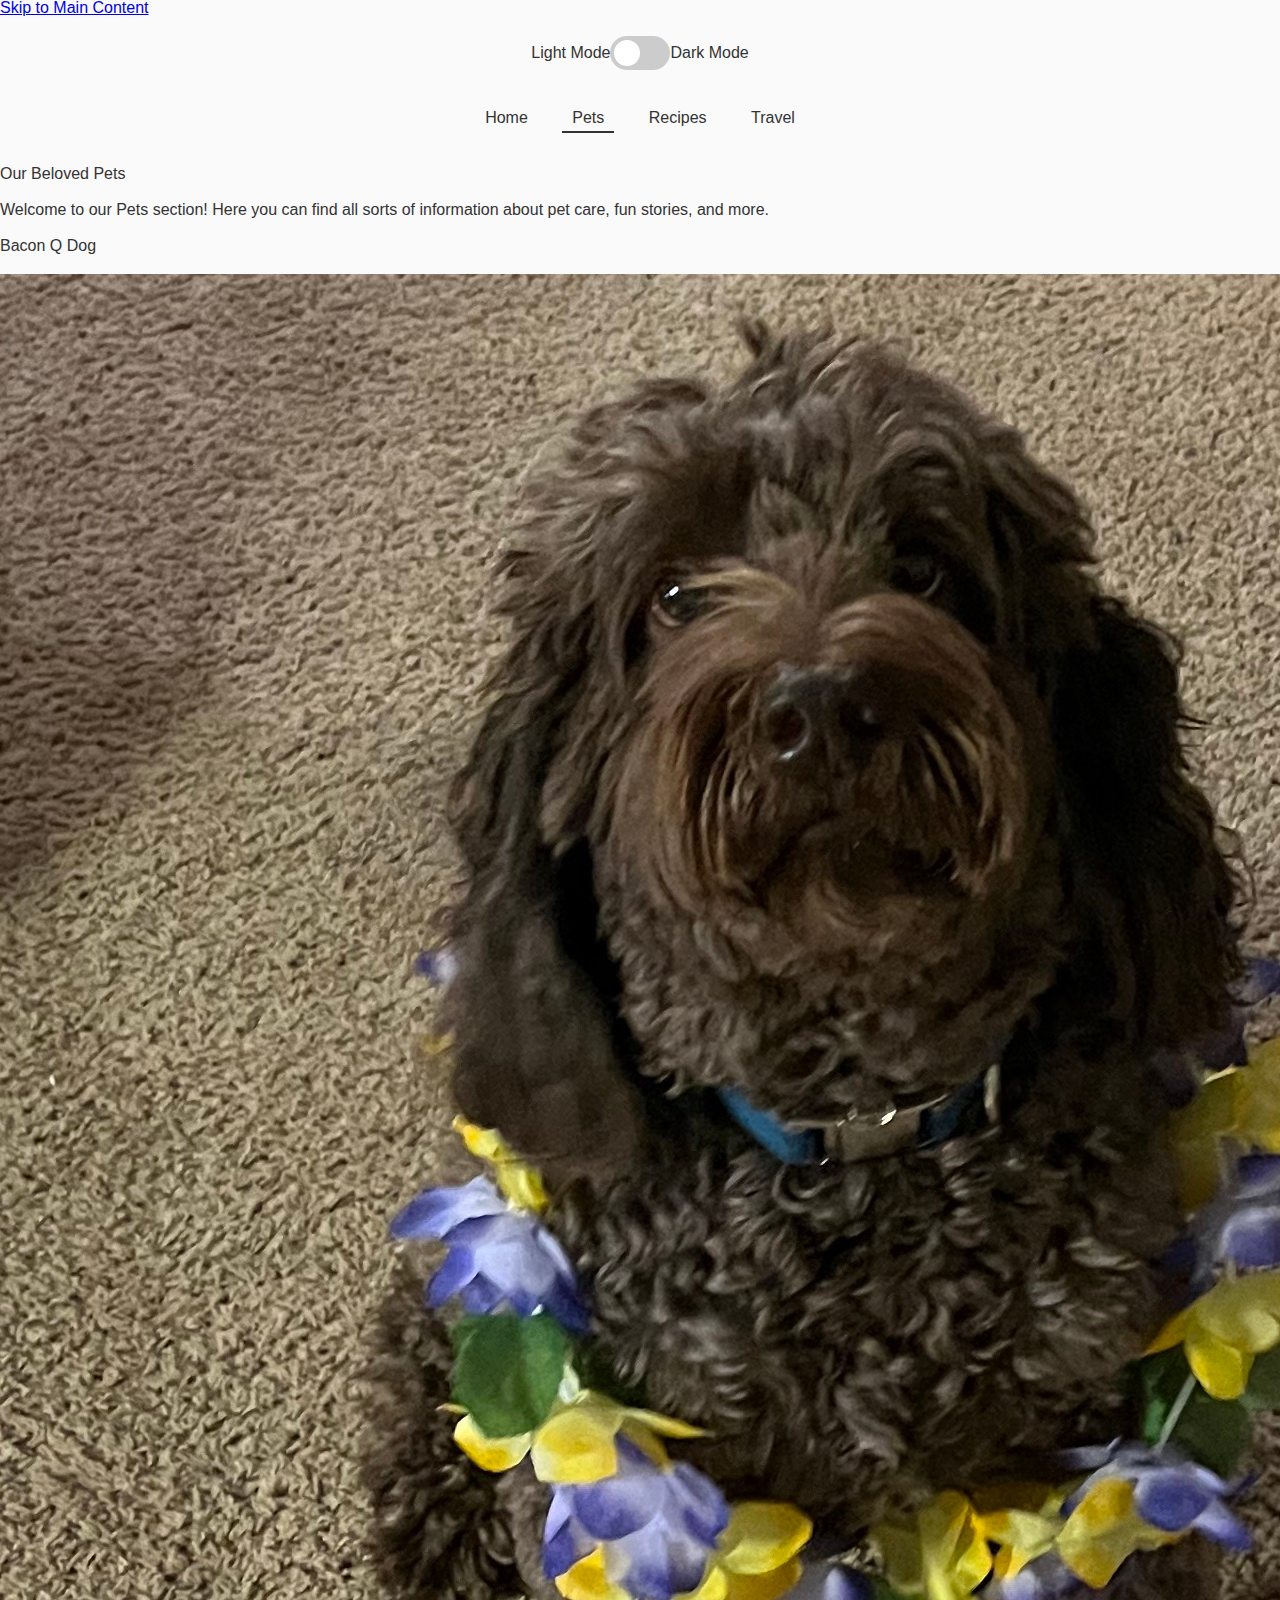
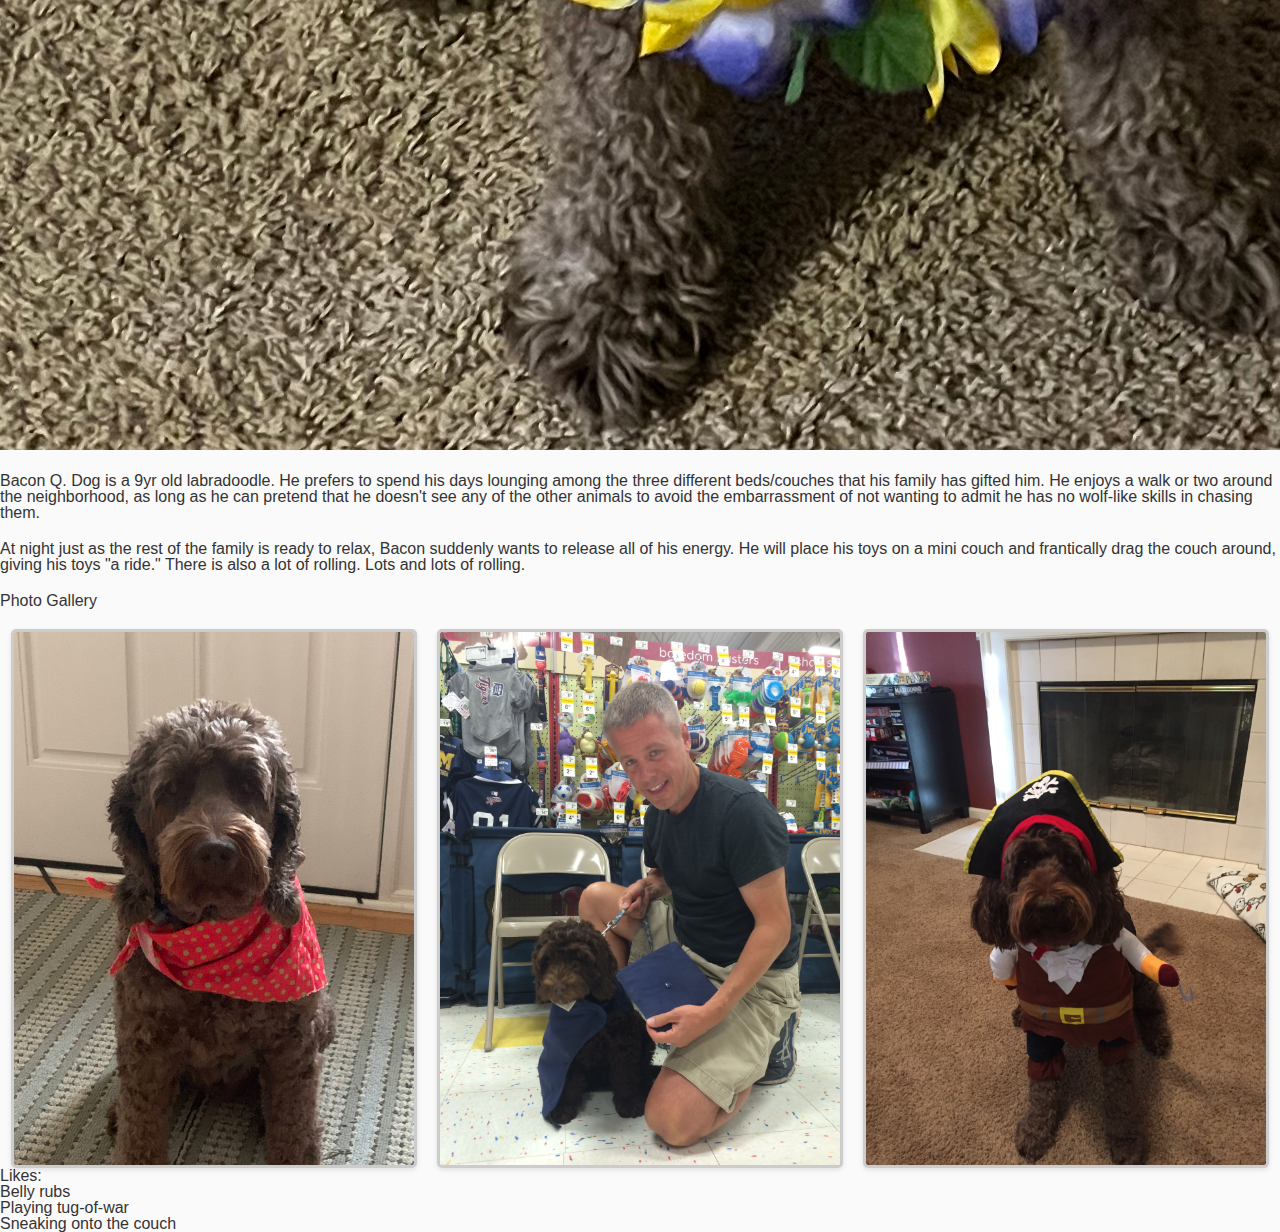
==== commit f9ed3dca: "Update pets.html" ====
--- a/pets.html
+++ b/pets.html
@@ -8,19 +8,29 @@
     <title>Pets</title>
 </head>
 <body class="light-mode">
-    </div>
+    <header>
+        <a href="#main-content" class="offpage">Skip to Main Content</a>
+        <div class="theme-switch-wrapper">
+            <span>Light Mode</span>
+            <label class="theme-switch" for="checkbox">
+                <input type="checkbox" id="checkbox" aria-label="Toggle dark/light theme">
+                <div class="slider round"></div>
+            </label>
+            <span>Dark Mode</span>
+        </div>
         <nav>
             <ul>
                 <li><a href="index.html">Home</a></li>
-                <li><a href="pets.html">Pets</a></li>
+                <li><a href="pets.html" class="active">Pets</a></li>
                 <li><a href="recipes.html">Recipes</a></li>
                 <li><a href="travel.html">Travel</a></li>
             </ul>
         </nav>
     </header>
     <main id="main-content">
-        <h1 id="typewriter-text-pets"></h1> 
-        <p>Welcome to our Pets section! Here you can find all sorts of information about pet care, fun stories, and more.</p>
+        <h1 id="typewriter-text-pets">Our Beloved Pets</h1>
+        <div class="content-section">
+            <p>Welcome to our Pets section! Here you can find all sorts of information about pet care, fun stories, and more.</p>
         <div>
             <h2>Bacon Q Dog</h2>
             <div class="bacon">
--- a/css/style.css
+++ b/css/style.css
@@ -1,176 +1,70 @@
 body {
-    background-color: #fafafa;
-    margin: 10px;
-    padding: 15px;
-    line-height: 1.5;
-    text-align: center;
-    font-family: 'Helvetica', sans-serif;
+    margin: 0;
+    padding: 0;
+    font-family: 'Poppins', sans-serif;
     transition: background-color 0.3s, color 0.3s;
+    background-color: var(--bg-color);
+    color: var(--text-color);
 }
 
-h1 {
-    font-size: xx-large;
-    font-weight: bold;
-    color: #006400;
+:root {
+    --bg-color: #fafafa; 
+    --text-color: #333;   
+    --border-color: #ccc; 
 }
 
-h2, h3 {
-    font-weight: bold;
-    margin: 20px 0px;
-    color: #006400;
-    text-align: center;
+.dark-mode {
+    --bg-color: #333;     
+    --text-color: #fafafa;
+    --border-color: #666; 
 }
 
-h2, .section h2, .info h3 {
-    font-size: large;
-    font-style: normal;
+/* Skip Link */
+.skip {
+    position: absolute;
+    left: -9999px;
 }
 
-h3 {
-    font-size: medium; 
-    text-decoration: none;
-}
-
-.offpage {
-    position: absolute;
-    left: -10000px;
-    top: auto;
-    width: 1px;
-    height: 1px;
-    overflow: hidden;
-}
-
-.offpage:focus, .offpage:active {
+.skip:focus {
     position: fixed;
     left: 10px;
     top: 10px;
-    width: auto;
-    height: auto;
-    overflow: visible;
-    z-index: 1000;
-    background-color: #fff;
-    padding: 15px;
-    border: 2px solid #4caf50;
-    margin: 0;
-    clip: auto;
-}
-
-img, main img {
-    max-width: 100%;
-    height: auto;
-    border: solid 4px #4caf50;
-    border-radius: 8px;
-    margin-bottom: 15px;
-}
-
-p, .toggle p {
-    line-height: 1.8;
-    font-family: 'Verdana', sans-serif;
-    color: #1a1a1a;
-    background-color: #f0f0f0;
-    margin-bottom: 15px;
-    text-align: justify;
-    padding: 15px;
-    border-radius: 8px;
-}
-
-.button1, .button2, .button3, .button4 {
-    background-color: #ff69b4;
-    border: none;
-    color: white;
-    padding: 12px 28px;
-    text-align: center;
-    text-decoration: none;
-    display: inline-block;
-    font-size: 18px;
-    margin: 6px 4px;
-    cursor: pointer;
-    border-radius: 8px;
-    transition: background-color 0.3s, color 0.3s;
-}
-
-.button1:hover, .button2:hover, .button3:hover, .button4:hover {
-    background-color: #ff407a;
-    color: white;
-}
-
-/* Adjusted Layout & Flexbox for Gallery and Sections */
-.gallery, .info, .section {
-    display: flex;
-    flex-wrap: wrap;
-    justify-content: space-around;
-    padding: 15px;
-}
-
-.section, .info {
-    flex-direction: column;
-    align-items: center;
-}
-
-@media (min-width: 768px) {
-    .section, .info {
-        flex-direction: row;
-        justify-content: space-between;
-        align-items: flex-start;
-    }
-    
-    .section > *, .info > * {
-        flex-basis: 48%;
-    }
-}
-
-@media (max-width: 768px) {
-    .gallery img, .info, .section {
-        flex-direction: column;
-        width: 100%;
-    }
-    
-    nav ul {
-        flex-direction: column;
-        align-items: center;
-    }
-    
-    nav ul li {
-        margin: 10px 0;
-    }
-}
-
-/* Navigation & Theme Switch Styling */
-nav {
-    display: flex;
-    justify-content: center;
-    background: #333;
-    padding: 1rem 0;
+    background-color: var(--bg-color);
+    color: var(--text-color);
+    z-index: 100;
+    padding: 8px;
+    border-radius: 5px;
+    border: 2px solid var(--border-color);
 }
 
 nav ul {
     list-style-type: none;
-    padding: 0;
-    display: flex;
-    flex-wrap: wrap;
-    justify-content: center;
+    margin: 0;
+    padding: 20px;
+    background-color: var(--bg-color);
+    text-align: center;
 }
 
 nav ul li {
     display: inline;
-    margin: 0 15px;
+    margin: 0 10px;
 }
 
 nav ul li a {
     text-decoration: none;
-    color: white;
-    font-weight: bold;
+    color: var(--text-color);
+    padding: 5px 10px;
 }
 
-nav ul li a:hover, nav ul li a.active {
-    color: #4caf50;
+nav ul li a.active, nav ul li a:hover {
+    border-bottom: 2px solid var(--text-color);
 }
 
 .theme-switch-wrapper {
     display: flex;
     align-items: center;
     justify-content: center;
-    margin: 20px;
+    margin: 20px 0;
 }
 
 .theme-switch {
@@ -180,7 +74,7 @@
     height: 34px;
 }
 
-.theme-switch input[type="checkbox"]{
+.theme-switch input[type="checkbox"] {
     opacity: 0;
     width: 0;
     height: 0;
@@ -211,39 +105,52 @@
 }
 
 input:checked + .slider {
-    background-color: #66bb6a; 
+    background-color: #2196F3;
 }
 
 input:checked + .slider:before {
-    transform: translateX(26px); 
+    transform: translateX(26px);
 }
 
 .slider.round {
     border-radius: 34px;
 }
 
-body.dark-mode {
-    background-color: #333; 
-    color: #fff; 
+h1, h2, h3, p {
+    margin: 20px 0;
 }
 
-body.light-mode {
-    background-color: #fff; 
-    color: #333; 
+.content-grid {
+    display: grid;
+    grid-template-columns: repeat(auto-fill, minmax(250px, 1fr));
+    gap: 20px;
+    padding: 20px;
 }
 
-.info, .section, .toggle {
-    background-color: #eeeeee;
-    padding: 15px;
-    margin-bottom: 20px;
-    border-radius: 8px;
+.text-box {
+    background-color: var(--bg-color);
+    border: 2px solid var(--border-color);
+    padding: 20px;
+    border-radius: 10px;
 }
 
-.section h2, .info h3 {
-    color: #4caf50; 
+.gallery, .photogallery {
+    display: flex;
+    flex-wrap: wrap;
+    justify-content: center;
+    gap: 20px;
 }
 
-.toggle p {
-    margin: 0 10px;
-    color: #333; 
+.gallery img, .photogallery img {
+    width: 100%;
+    max-width: 400px;
+    border: 3px solid var(--border-color);
+    border-radius: 5px;
+    box-shadow: 0 2px 5px rgba(0,0,0,0.1);
 }
+
+@media screen and (max-width: 768px) {
+    .content-grid {
+        grid-template-columns: 1fr;
+    }
+}
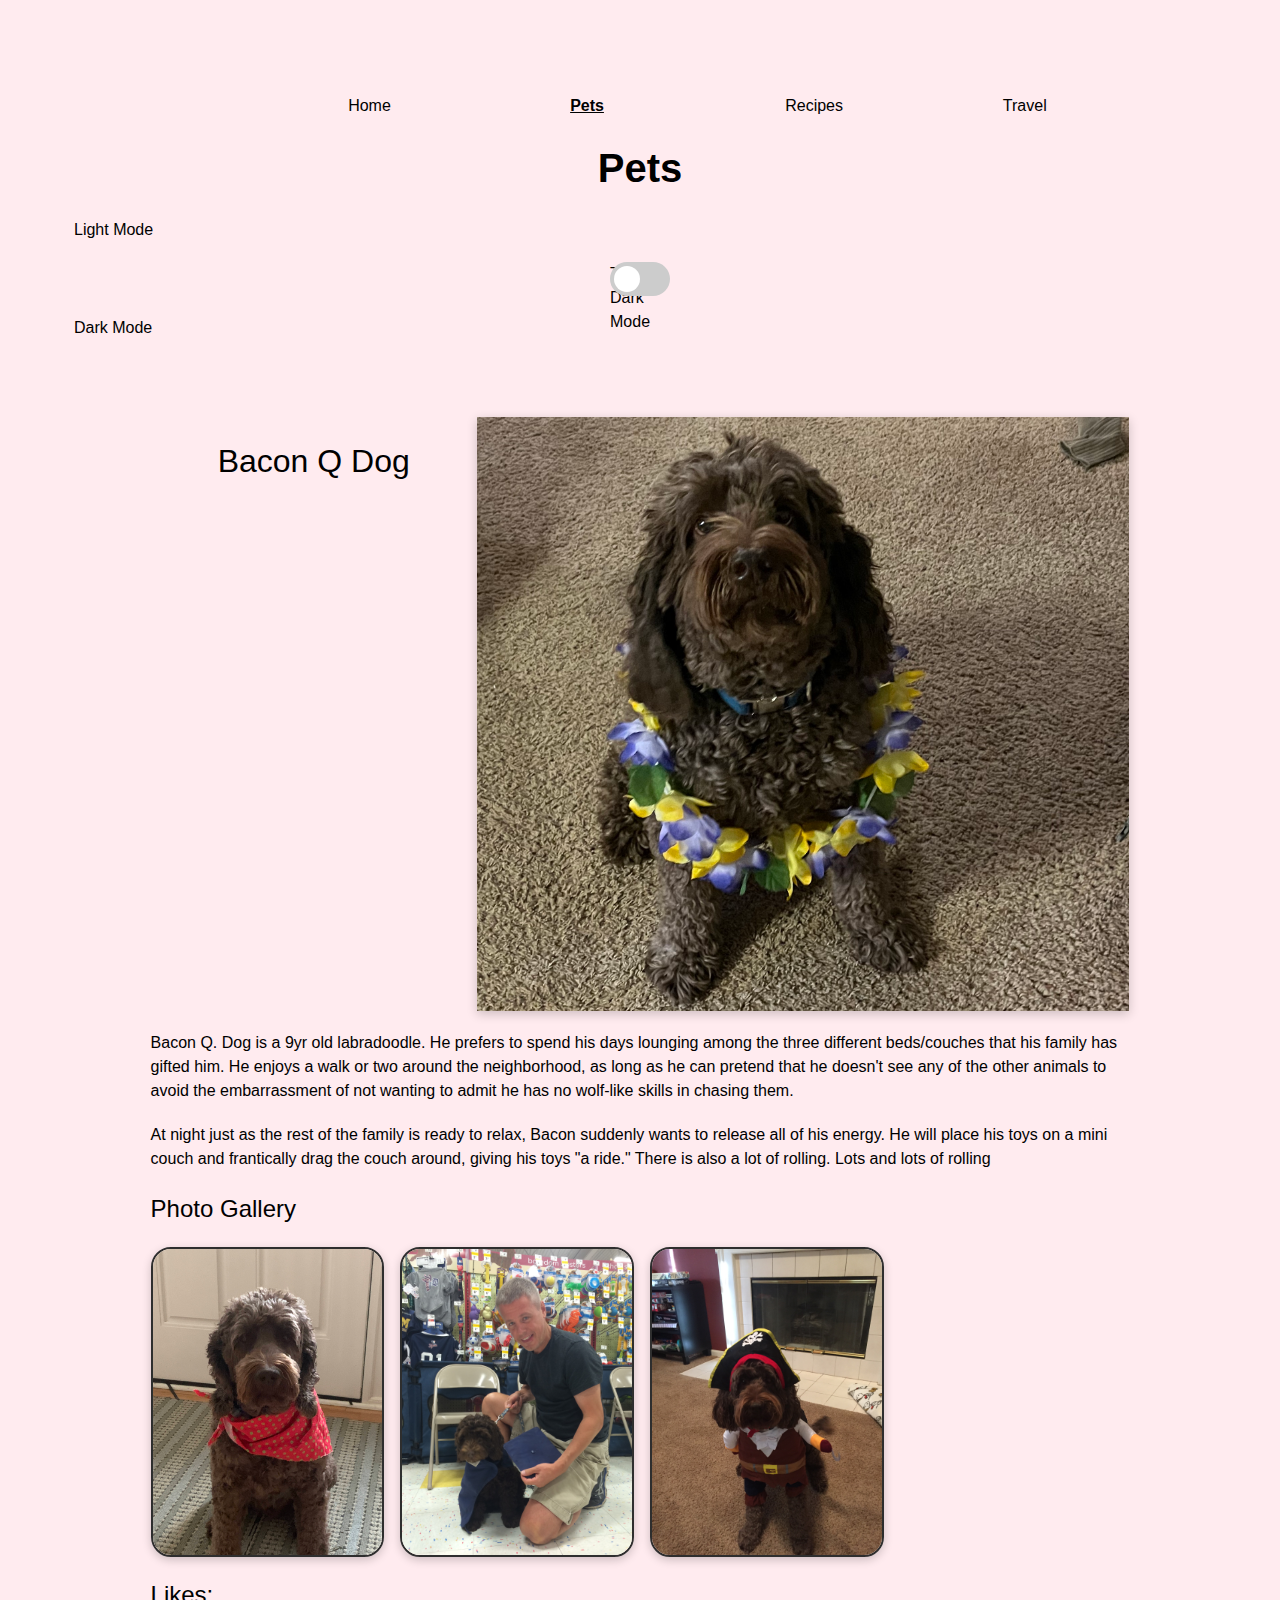
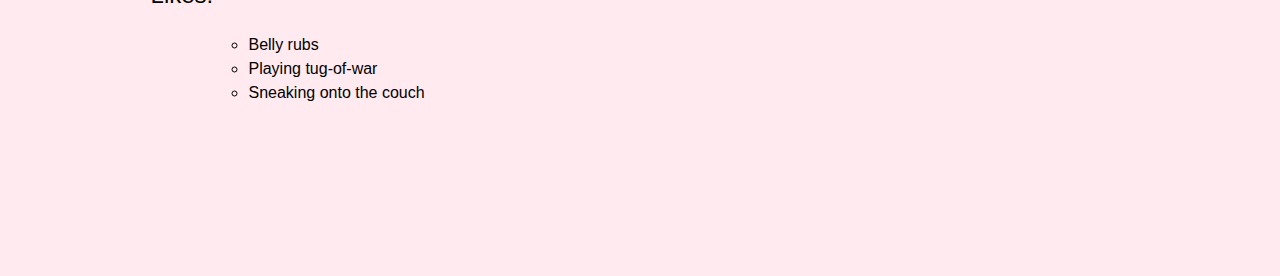
==== commit 9bc40149: "Add files via upload" ====
--- a/pets.html
+++ b/pets.html
@@ -1,5 +1,6 @@
 <!DOCTYPE html>
 <html lang="en">
+
 <head>
     <meta charset="UTF-8">
     <meta name="viewport" content="width=device-width, initial-scale=1.0">
@@ -7,51 +8,53 @@
     <link rel="stylesheet" href="css/style.css">
     <title>Pets</title>
 </head>
-<body class="light-mode">
+
+<body>
     <header>
-        <a href="#main-content" class="offpage">Skip to Main Content</a>
-        <div class="theme-switch-wrapper">
-            <span>Light Mode</span>
-            <label class="theme-switch" for="checkbox">
-                <input type="checkbox" id="checkbox" aria-label="Toggle dark/light theme">
-                <div class="slider round"></div>
-            </label>
-            <span>Dark Mode</span>
-        </div>
+        <a class="skip" href="#main">Skip to Main Content</a>
         <nav>
             <ul>
                 <li><a href="index.html">Home</a></li>
-                <li><a href="pets.html" class="active">Pets</a></li>
+                <li><a class="active" href="pets.html">Pets</a></li>
                 <li><a href="recipes.html">Recipes</a></li>
                 <li><a href="travel.html">Travel</a></li>
             </ul>
         </nav>
+        <h1>Pets</h1>
     </header>
-    <main id="main-content">
-        <h1 id="typewriter-text-pets">Our Beloved Pets</h1>
-        <div class="content-section">
-            <p>Welcome to our Pets section! Here you can find all sorts of information about pet care, fun stories, and more.</p>
-        <div>
-            <h2>Bacon Q Dog</h2>
-            <div class="bacon">
-                <img src="images/bacon.jpg" alt="Brown labradoodle wearing a colorful lei">
-                <p>Bacon Q. Dog is a 9yr old labradoodle. He prefers to spend his days lounging among the three different beds/couches that his family has gifted him. He enjoys a walk or two around the neighborhood, as long as he can pretend that he doesn't see any of the other animals to avoid the embarrassment of not wanting to admit he has no wolf-like skills in chasing them.</p>
+    <main id="main">
+        <div class="toggle">
+            <p>Light Mode</p>
+            <div class="theme-switch-wrapper">
+                <label class="theme-switch" for="checkbox">
+                    Toggle Dark Mode
+                    <input type="checkbox" id="checkbox" aria-label="Toggle Dark Mode">
+                    <span class="slider round"></span>
+                </label>
             </div>
-            <p class="detail">At night just as the rest of the family is ready to relax, Bacon suddenly wants to release all of his energy. He will place his toys on a mini couch and frantically drag the couch around, giving his toys "a ride." There is also a lot of rolling. Lots and lots of rolling.</p>
-            <h3>Photo Gallery</h3>
+            <p>Dark Mode</p>
+        </div>
+        <div class="section">
+            <div class="pets-name-img">
+                <h2>Bacon Q Dog</h2>
+                <img src="images/bacon.jpg" alt="Brown labradoodle wearing colorful lei">
+            </div>
+            <p>Bacon Q. Dog is a 9yr old labradoodle. He prefers to spend his days lounging among the three different beds/couches that his family has gifted him. He enjoys a walk or two around the neighborhood, as long as he can pretend that he doesn't see any of the other animals to avoid the embarrassment of not wanting to admit he has no wolf-like skills in chasing them.</p>
+            <p>At night just as the rest of the family is ready to relax, Bacon suddenly wants to release all of his energy. He will place his toys on a mini couch and frantically drag the couch around, giving his toys "a ride." There is also a lot of rolling. Lots and lots of rolling</p>
+            <h3> Photo Gallery</h3>
             <div class="gallery">
                 <img src="images/bacon_bandana.JPG" alt="Brown labradoodle wearing an orange bandana">
                 <img src="images/bacon_graduation.JPG" alt="Small labradoodle puppy wearing a graduation cap and gown">
                 <img src="images/bacon_halloween.JPG" alt="Brown labradoodle wearing a pirate costume">
             </div>
-            <h4>Likes: </h4>
-            <ul class="likelist">
+            <h3>Likes: </h3>
+            <ul>
                 <li>Belly rubs</li>
                 <li>Playing tug-of-war</li>
                 <li>Sneaking onto the couch</li>
             </ul>
         </div>
     </main>
-    <script src="js/script.js"></script>
+    <script src="js/script.js"> </script>
 </body>
 </html>
--- a/css/style.css
+++ b/css/style.css
@@ -1,111 +1,215 @@
+:root {
+    --bg-color:  #ffebef;
+    --text-color: #5C4033
+    --visited-link-color: #1e1e1e;
+}
+
+.dark-mode {
+    --bg-color: #363537;
+    --text-color: #FAFAFA;
+    --visited-link-color: #FAFAFA;
+}
+
 body {
-    margin: 0;
-    padding: 0;
-    font-family: 'Poppins', sans-serif;
-    transition: background-color 0.3s, color 0.3s;
+    font-family: 'Futura', 'Roboto', sans-serif;
     background-color: var(--bg-color);
     color: var(--text-color);
-}
-
-:root {
-    --bg-color: #fafafa; 
-    --text-color: #333;   
-    --border-color: #ccc; 
-}
-
-.dark-mode {
-    --bg-color: #333;     
-    --text-color: #fafafa;
-    --border-color: #666; 
-}
-
-/* Skip Link */
+    margin: 10px;
+    padding: 5%;
+    line-height: 1.5;
+    transition: background-color 0.3s, color 0.3s;
+}
+
 .skip {
     position: absolute;
     left: -9999px;
 }
 
 .skip:focus {
-    position: fixed;
-    left: 10px;
-    top: 10px;
-    background-color: var(--bg-color);
+    position: static;
+    display: block;
+    width: 100%;
+    height: auto;
     color: var(--text-color);
-    z-index: 100;
-    padding: 8px;
-    border-radius: 5px;
-    border: 2px solid var(--border-color);
+    text-align: center;
+    font-size: 2em;
+    font-family: 'Futura', Times, serif;
 }
 
 nav ul {
-    list-style-type: none;
-    margin: 0;
-    padding: 20px;
-    background-color: var(--bg-color);
-    text-align: center;
-}
-
-nav ul li {
-    display: inline;
-    margin: 0 10px;
-}
-
-nav ul li a {
+    list-style: none;
+    padding: 0;
+    display: flex;
+    justify-content: space-evenly; 
+    align-items: center; 
+}
+
+nav ul a {
+    padding: 2%;
     text-decoration: none;
     color: var(--text-color);
-    padding: 5px 10px;
-}
-
-nav ul li a.active, nav ul li a:hover {
-    border-bottom: 2px solid var(--text-color);
+}
+
+a:visited {
+    color: var(--visited-link-color);
+}
+
+.active {
+    border: 3px solid var(--text-color);
+    padding: 10px 20px;
+    border-radius: 20px;
+    font-weight: bold;
+    text-decoration: underline;
+}
+
+/* Text styles */
+p, ol, ul, h1, h2, h3 {
+    margin-top: 20px;
+    margin-bottom: 20px;
+}
+
+p {
+    font-size: 1em;
+}
+
+ul {
+    list-style: circle;
+    margin-left: 10%;
+}
+
+ol {
+    list-style: decimal;
+    margin-left: 20px;
+}
+
+h1 {
+    text-align: center;
+    font-size: 2.5em;
+    font-weight: bold;
+}
+
+h2 {
+    text-align: center;
+    font-size: 2em;
+}
+
+h3 {
+    font-size: 1.5em;
+}
+
+img {
+    display: block;
+    margin-left: auto;
+    margin-right: auto;
+    width: 100%;
+    box-shadow: 0 3px 10px rgb(0 0 0 / 0.2);
+    transition: transform 0.25s ease;
+}
+
+.gallery {
+    display: grid;
+    grid-template-columns: 1fr; 
+    grid-gap: 20px;
+}
+
+.gallery img {
+    border: #2e2e2e 2px solid;
+    border-radius: 20px;
+}
+
+.section {
+    border: 5px solid var(--visited-link-color);
+    padding: 5%;
+    margin: 20px;
+}
+
+@media (min-width: 600px) {
+    .gallery {
+        grid-template-columns: repeat(2, 1fr); 
+    }
+}
+
+@media (min-width: 1024px) {
+    .gallery {
+        grid-template-columns: repeat(4, 1fr);
+    }
+
+    .hero {
+        display: grid;
+        grid-template-columns: 0.5fr 1fr;
+    }
+
+    .hero img:last-child {
+        grid-column: 1 / -1;
+    }
+
+    .info {
+        display: grid;
+        grid-template-columns: 1fr 1fr 1fr;
+    }
+
+    .pets-name-img {
+        display: grid;
+        grid-template-columns: 0.5fr 1fr;
+        align
+
+@keyframes blink-caret {
+    from, to { border-color: transparent; }
+    50% { border-color: orange; }
+}
+    .pets-name-img > h2, .hero h2 {
+        font-size: 4em;
+        padding: 50px;
+    }
+
+    .recipe {
+        display: grid;
+        grid-template-columns: 1fr 1fr;
+    }
 }
 
 .theme-switch-wrapper {
     display: flex;
     align-items: center;
     justify-content: center;
-    margin: 20px 0;
+    margin: 20px;
 }
 
 .theme-switch {
+    display: inline-block;
+    height: 34px;
     position: relative;
-    display: inline-block;
     width: 60px;
-    height: 34px;
-}
-
-.theme-switch input[type="checkbox"] {
-    opacity: 0;
-    width: 0;
-    height: 0;
+}
+
+.theme-switch input {
+    display: none;
 }
 
 .slider {
+    background-color: #ccc;
+    bottom: 0;
+    cursor: pointer;
+    left: 0;
     position: absolute;
-    cursor: pointer;
+    right: 0;
     top: 0;
-    left: 0;
-    right: 0;
-    bottom: 0;
-    background-color: #ccc;
-    transition: 0.4s;
-    border-radius: 34px;
+    transition: .4s;
 }
 
 .slider:before {
-    position: absolute;
+    background-color: #fff;
+    bottom: 4px;
     content: "";
     height: 26px;
+    left: 4px;
+    position: absolute;
+    transition: .4s;
     width: 26px;
-    left: 4px;
-    bottom: 4px;
-    background-color: white;
-    transition: 0.4s;
-    border-radius: 50%;
 }
 
 input:checked + .slider {
-    background-color: #2196F3;
+    background-color: #66bb6a;
 }
 
 input:checked + .slider:before {
@@ -116,41 +220,15 @@
     border-radius: 34px;
 }
 
-h1, h2, h3, p {
-    margin: 20px 0;
-}
-
-.content-grid {
-    display: grid;
-    grid-template-columns: repeat(auto-fill, minmax(250px, 1fr));
-    gap: 20px;
-    padding: 20px;
-}
-
-.text-box {
-    background-color: var(--bg-color);
-    border: 2px solid var(--border-color);
-    padding: 20px;
-    border-radius: 10px;
-}
-
-.gallery, .photogallery {
-    display: flex;
-    flex-wrap: wrap;
-    justify-content: center;
-    gap: 20px;
-}
-
-.gallery img, .photogallery img {
-    width: 100%;
-    max-width: 400px;
-    border: 3px solid var(--border-color);
-    border-radius: 5px;
-    box-shadow: 0 2px 5px rgba(0,0,0,0.1);
-}
-
-@media screen and (max-width: 768px) {
-    .content-grid {
-        grid-template-columns: 1fr;
-    }
-}
+.slider.round:before {
+    border-radius: 50%;
+}
+
+@media (prefers-reduced-motion: reduce) {
+    .gif {
+        display: none;
+    }
+    img:hover {
+        transform: none;
+    }
+}
